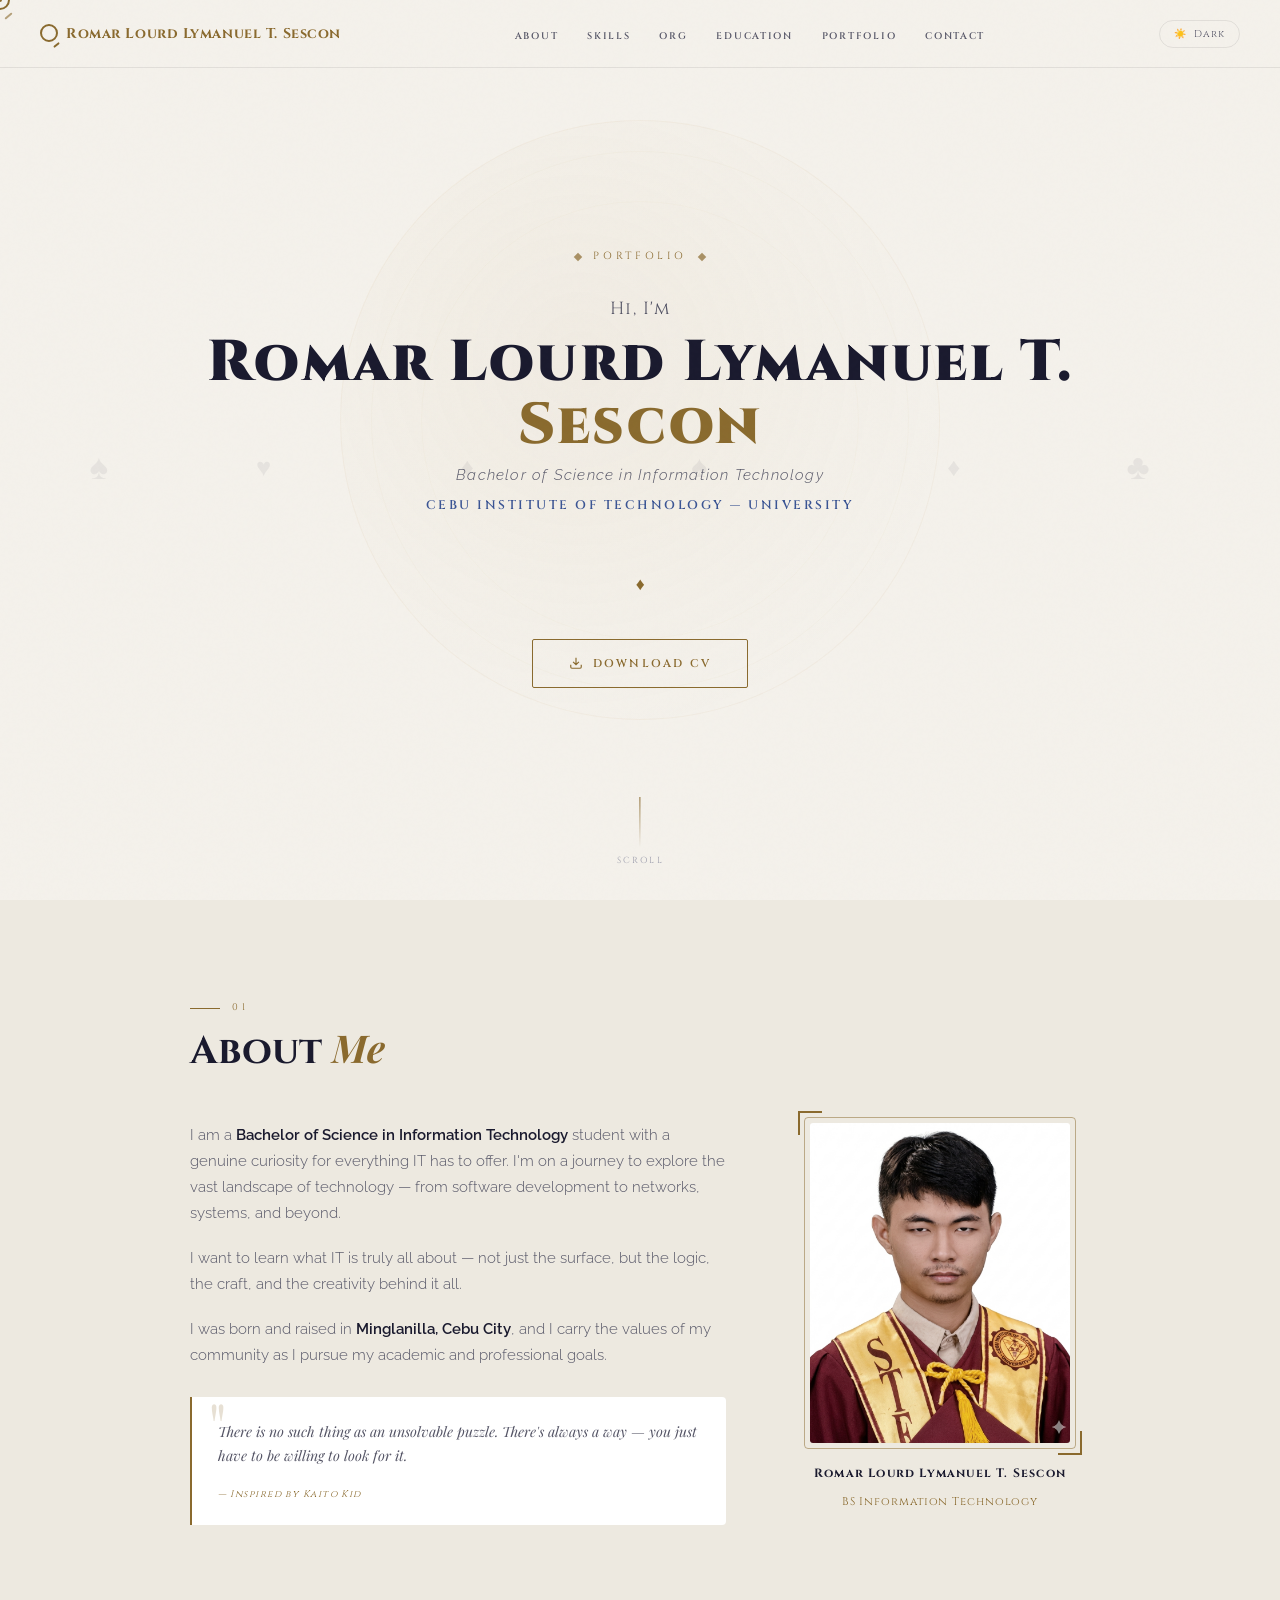
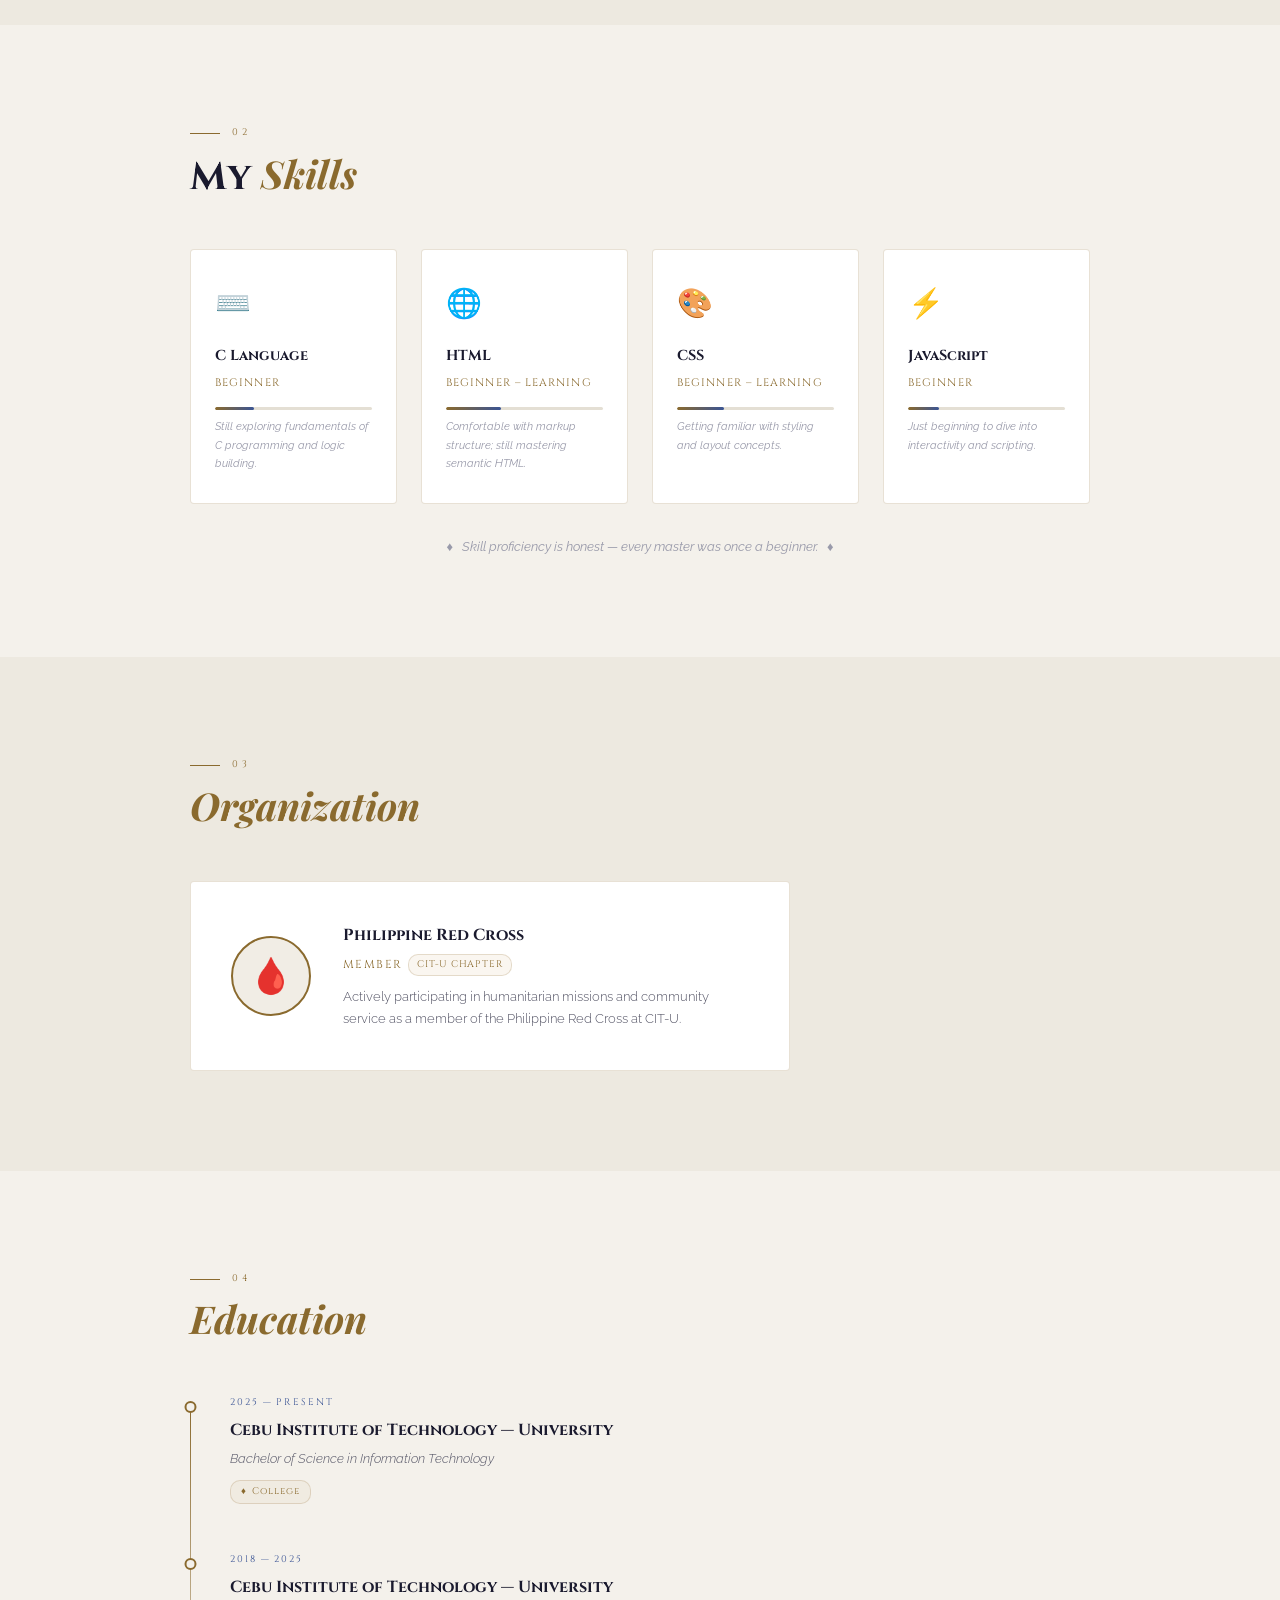
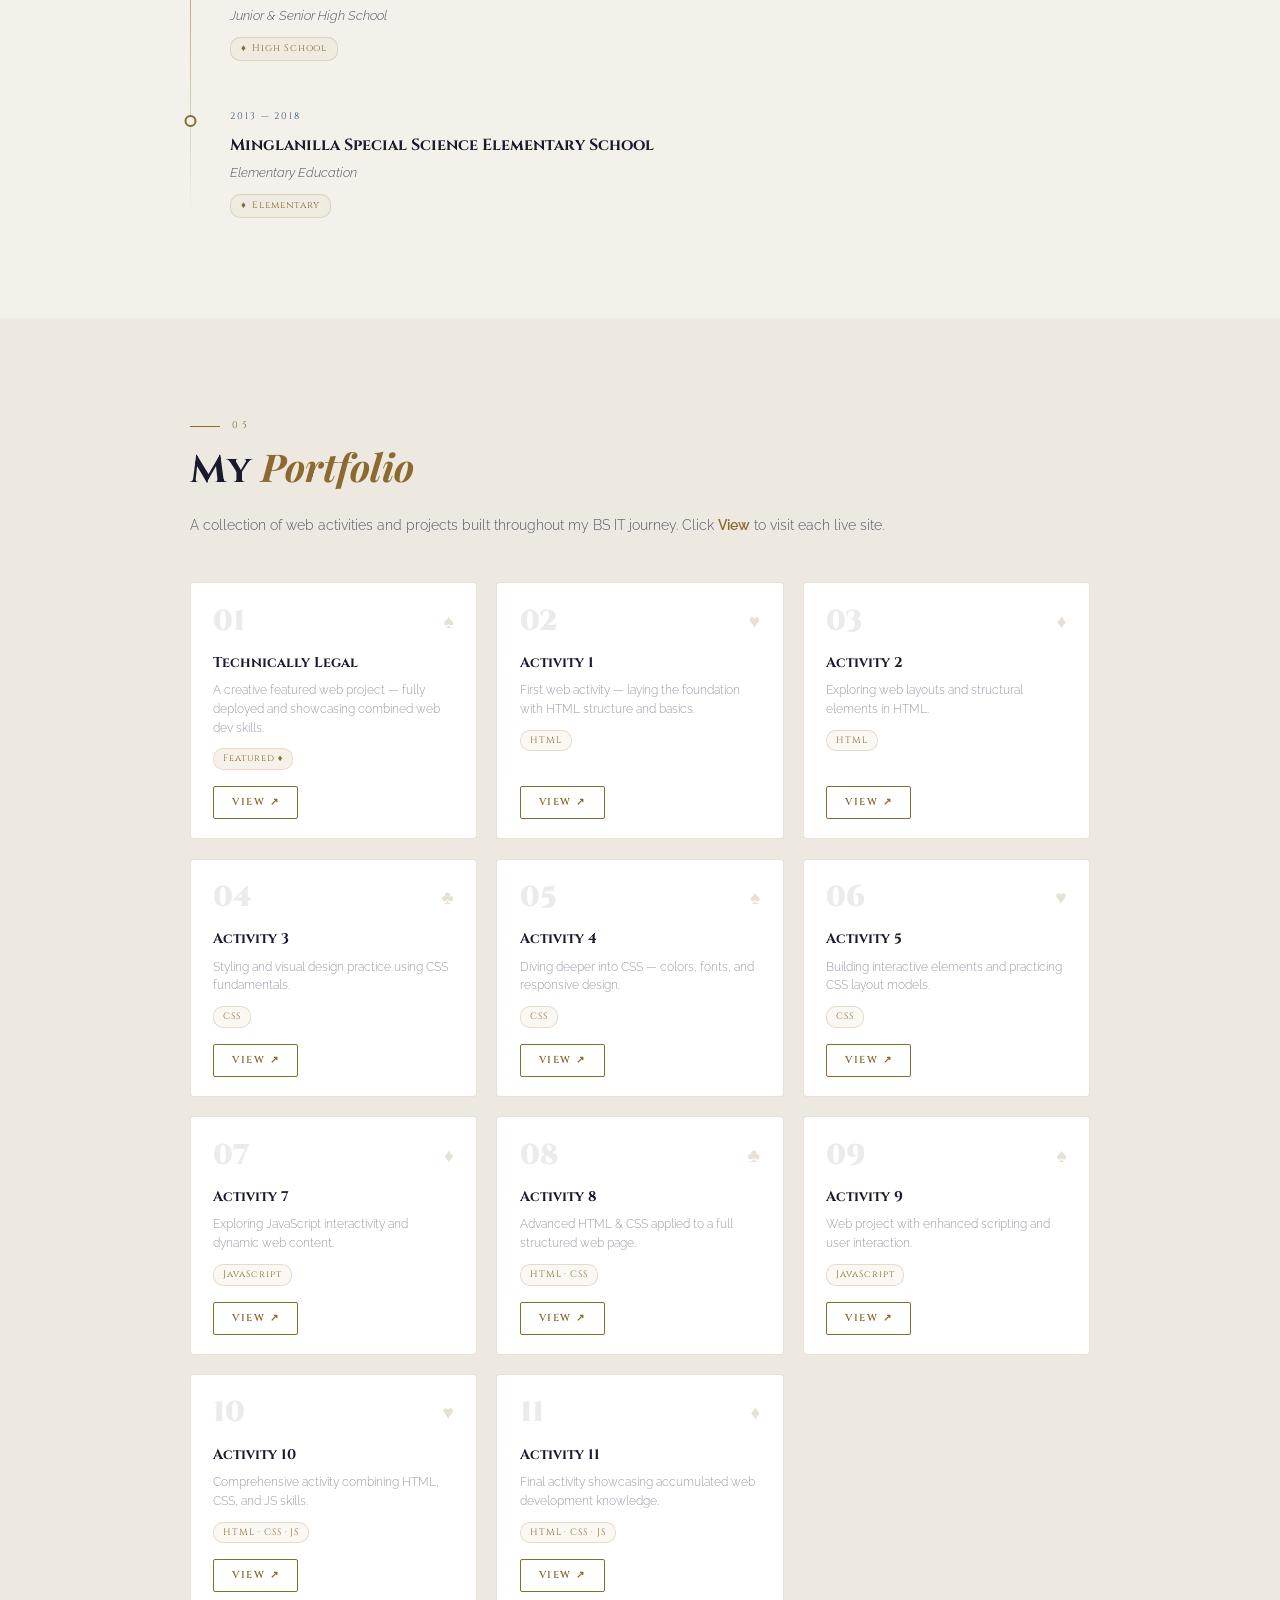
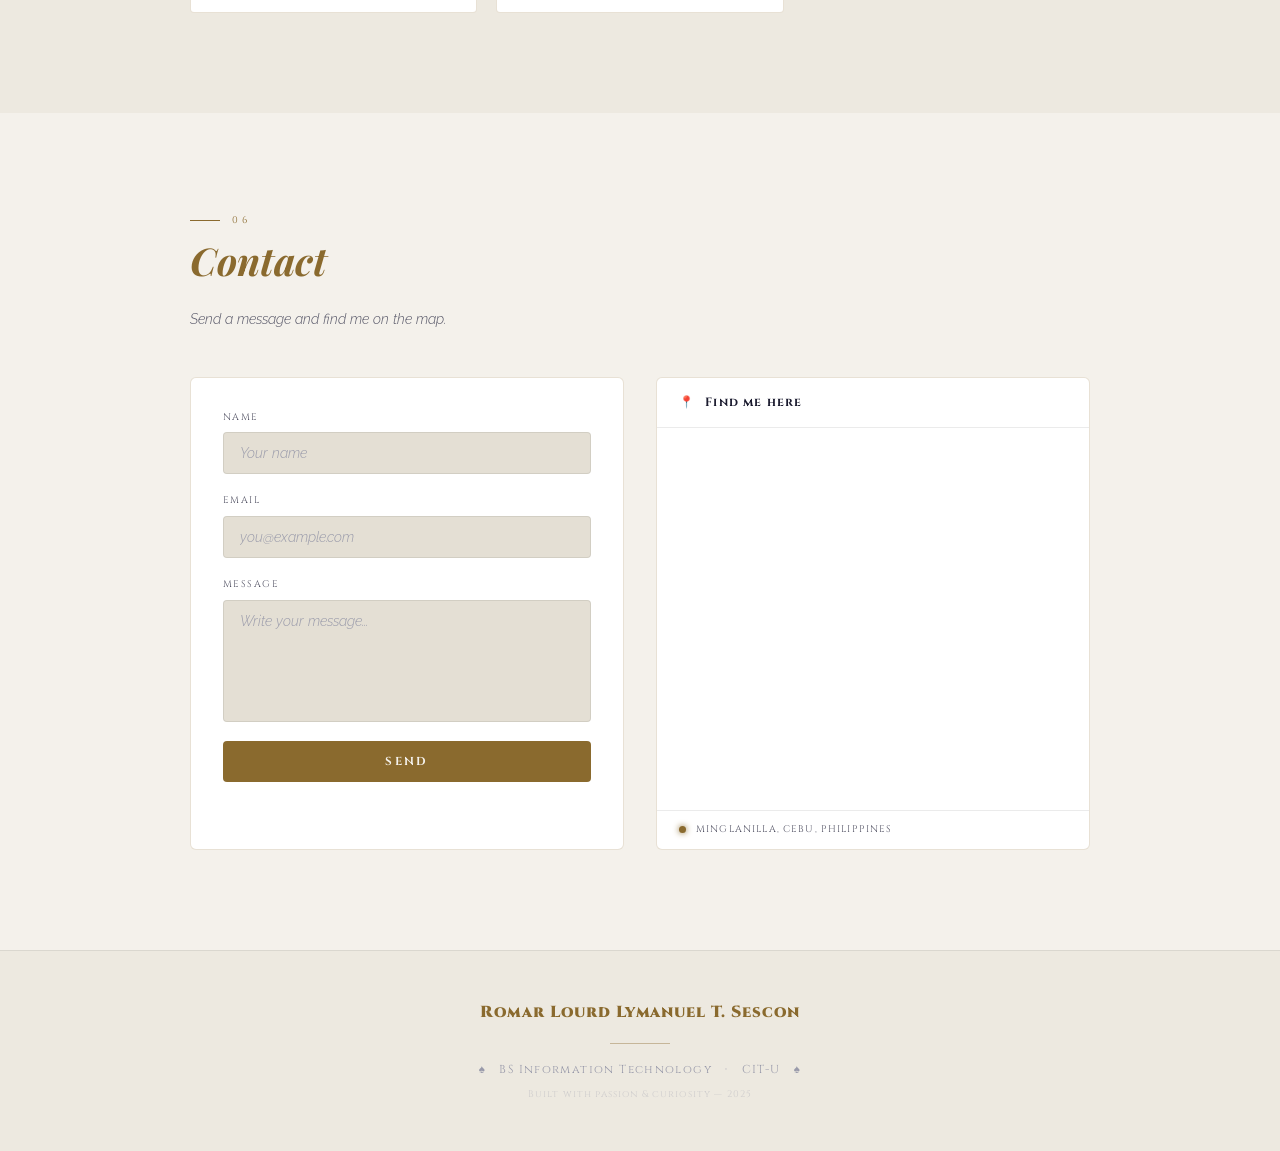
==== index.html @ 6bb3e621 "fix: move files to root directory" ====
<!DOCTYPE html>
<html lang="en" data-theme="dark">
<head>
  <meta charset="UTF-8">
  <meta name="viewport" content="width=device-width, initial-scale=1.0">
  <title>Romar Lourd Lymanuel T. Sescon — Portfolio</title>
  <link rel="preconnect" href="https://fonts.googleapis.com">
  <link href="https://fonts.googleapis.com/css2?family=Cinzel:wght@400;600;700;900&family=Raleway:ital,wght@0,300;0,400;0,500;0,600;1,300&family=Playfair+Display:ital,wght@0,700;1,400&display=swap" rel="stylesheet">
  <link rel="stylesheet" href="style.css">
</head>
<body>

  <div id="cursor"></div>
  <div id="cursor-dot"></div>
  <div id="progress-bar"></div>

  <!-- NAV -->
  <nav>
    <a class="nav-logo" href="#hero">
      <span class="monocle"></span>
      Romar Lourd Lymanuel T. Sescon
    </a>

    <button class="hamburger" id="hamburger" aria-label="Toggle menu">
      <span></span><span></span><span></span>
    </button>

    <ul class="nav-links" id="nav-links">
      <li><a href="#about">About</a></li>
      <li><a href="#skills">Skills</a></li>
      <li><a href="#organization">Org</a></li>
      <li><a href="#education">Education</a></li>
      <li><a href="#portfolio">Portfolio</a></li>
      <li><a href="#contacts">Contact</a></li>
    </ul>

    <button id="theme-toggle">
      <span id="toggle-icon">🌙</span>
      <span id="toggle-label">Light</span>
    </button>
  </nav>

  <!-- HERO -->
  <section id="hero">
    <div class="stars" id="stars"></div>
    <div class="moon-bg"></div>

    <div class="card-float" style="left:7%;font-size:2.2rem;animation-duration:18s;animation-delay:0s;">♠</div>
    <div class="card-float" style="left:20%;font-size:1.6rem;animation-duration:22s;animation-delay:4s;">♥</div>
    <div class="card-float" style="left:74%;font-size:1.6rem;animation-duration:16s;animation-delay:2s;">♦</div>
    <div class="card-float" style="left:88%;font-size:2.2rem;animation-duration:24s;animation-delay:7s;">♣</div>
    <div class="card-float" style="left:54%;font-size:1.9rem;animation-duration:19s;animation-delay:11s;">♠</div>
    <div class="card-float" style="left:36%;font-size:1.6rem;animation-duration:21s;animation-delay:5s;">♦</div>

    <div class="hero-eyebrow"><span class="diamond"></span>Portfolio<span class="diamond"></span></div>
    <p class="hero-greeting">Hi, I'm</p>
    <h1 class="hero-name">
      Romar Lourd Lymanuel T.
      <span class="hero-name-accent">Sescon</span>
    </h1>
    <p class="hero-degree">Bachelor of Science in Information Technology</p>
    <p class="hero-school">Cebu Institute of Technology — University</p>
    <div class="hero-divider"><span class="hero-divider-icon">♦</span></div>
    <a href="resume.pdf" class="btn-cv" target="_blank">
      <svg width="14" height="14" viewBox="0 0 24 24" fill="none" stroke="currentColor" stroke-width="2">
        <path d="M21 15v4a2 2 0 01-2 2H5a2 2 0 01-2-2v-4M7 10l5 5 5-5M12 15V3"/>
      </svg>
      Download CV
    </a>
    <div class="scroll-hint">
      <div class="scroll-line"></div>
      <span class="scroll-text">Scroll</span>
    </div>
  </section>

  <!-- ABOUT -->
  <section id="about">
    <div class="container">
      <div class="section-label">01</div>
      <h2 class="section-title">About <em>Me</em></h2>
      <div class="about-layout">
        <div class="about-text reveal">
          <p>I am a <strong>Bachelor of Science in Information Technology</strong> student with a genuine curiosity for everything IT has to offer. I'm on a journey to explore the vast landscape of technology — from software development to networks, systems, and beyond.</p>
          <p>I want to learn what IT is truly all about — not just the surface, but the logic, the craft, and the creativity behind it all.</p>
          <p>I was born and raised in <strong>Minglanilla, Cebu City</strong>, and I carry the values of my community as I pursue my academic and professional goals.</p>
          <div class="quote-card">
            <p>There is no such thing as an unsolvable puzzle. There's always a way — you just have to be willing to look for it.</p>
            <cite>— Inspired by Kaito Kid</cite>
          </div>
        </div>
        <div class="about-photo-col reveal" style="transition-delay:.15s">
          <div class="photo-frame">
            <img src="face.png" alt="Romar Lourd Lymanuel T. Sescon" class="photo-img">
            <div class="frame-corner-br"></div>
          </div>
          <div class="photo-caption">
            <strong>Romar Lourd Lymanuel T. Sescon</strong>
            <span>BS Information Technology</span>
          </div>
        </div>
      </div>
    </div>
  </section>

  <!-- SKILLS -->
  <section id="skills">
    <div class="container">
      <div class="section-label">02</div>
      <h2 class="section-title">My <em>Skills</em></h2>
      <div class="skills-grid">
        <div class="skill-card reveal">
          <span class="skill-icon">⌨️</span>
          <div class="skill-name">C Language</div>
          <div class="skill-level-label">Beginner</div>
          <div class="skill-bar"><div class="skill-fill" style="--w:25%"></div></div>
          <div class="skill-note">Still exploring fundamentals of C programming and logic building.</div>
        </div>
        <div class="skill-card reveal" style="transition-delay:.1s">
          <span class="skill-icon">🌐</span>
          <div class="skill-name">HTML</div>
          <div class="skill-level-label">Beginner – Learning</div>
          <div class="skill-bar"><div class="skill-fill" style="--w:35%"></div></div>
          <div class="skill-note">Comfortable with markup structure; still mastering semantic HTML.</div>
        </div>
        <div class="skill-card reveal" style="transition-delay:.2s">
          <span class="skill-icon">🎨</span>
          <div class="skill-name">CSS</div>
          <div class="skill-level-label">Beginner – Learning</div>
          <div class="skill-bar"><div class="skill-fill" style="--w:30%"></div></div>
          <div class="skill-note">Getting familiar with styling and layout concepts.</div>
        </div>
        <div class="skill-card reveal" style="transition-delay:.3s">
          <span class="skill-icon">⚡</span>
          <div class="skill-name">JavaScript</div>
          <div class="skill-level-label">Beginner</div>
          <div class="skill-bar"><div class="skill-fill" style="--w:20%"></div></div>
          <div class="skill-note">Just beginning to dive into interactivity and scripting.</div>
        </div>
      </div>
      <p class="skills-disclaimer reveal">♦ &nbsp; Skill proficiency is honest — every master was once a beginner. &nbsp; ♦</p>
    </div>
  </section>

  <!-- ORGANIZATION -->
  <section id="organization">
    <div class="container">
      <div class="section-label">03</div>
      <h2 class="section-title"><em>Organization</em></h2>
      <div class="org-card reveal">
        <div class="org-emblem">🩸</div>
        <div class="org-details">
          <h3>Philippine Red Cross</h3>
          <div class="org-role">
            <span>Member</span>
            <span class="org-badge">CIT-U Chapter</span>
          </div>
          <p>Actively participating in humanitarian missions and community service as a member of the Philippine Red Cross at CIT-U.</p>
        </div>
      </div>
    </div>
  </section>

  <!-- EDUCATION -->
  <section id="education">
    <div class="container">
      <div class="section-label">04</div>
      <h2 class="section-title"><em>Education</em></h2>
      <div class="timeline">
        <div class="timeline-item">
          <div class="timeline-dot"></div>
          <div class="timeline-period">2025 — Present</div>
          <div class="timeline-school">Cebu Institute of Technology — University</div>
          <div class="timeline-degree">Bachelor of Science in Information Technology</div>
          <div class="timeline-badge"><span>♦</span> College</div>
        </div>
        <div class="timeline-item" style="transition-delay:.15s">
          <div class="timeline-dot"></div>
          <div class="timeline-period">2018 — 2025</div>
          <div class="timeline-school">Cebu Institute of Technology — University</div>
          <div class="timeline-degree">Junior &amp; Senior High School</div>
          <div class="timeline-badge"><span>♦</span> High School</div>
        </div>
        <div class="timeline-item" style="transition-delay:.3s">
          <div class="timeline-dot"></div>
          <div class="timeline-period">2013 — 2018</div>
          <div class="timeline-school">Minglanilla Special Science Elementary School</div>
          <div class="timeline-degree">Elementary Education</div>
          <div class="timeline-badge"><span>♦</span> Elementary</div>
        </div>
      </div>
    </div>
  </section>

  <!-- PORTFOLIO -->
  <section id="portfolio">
    <div class="container">
      <div class="section-label">05</div>
      <h2 class="section-title">My <em>Portfolio</em></h2>
      <p class="portfolio-sub reveal">A collection of web activities and projects built throughout my BS IT journey. Click <strong>View</strong> to visit each live site.</p>
      <div class="portfolio-grid">

        <div class="project-card reveal" style="transition-delay:.00s">
          <div class="project-header"><span class="project-num">01</span><span class="project-suit">♠</span></div>
          <div class="project-body">
            <div class="project-title">Technically Legal</div>
            <div class="project-desc">A creative featured web project — fully deployed and showcasing combined web dev skills.</div>
            <span class="project-tag featured-tag">Featured ♦</span>
          </div>
          <a href="https://technicallylegal.vercel.app/" target="_blank" rel="noopener" class="project-btn">View ↗</a>
        </div>

        <div class="project-card reveal" style="transition-delay:.05s">
          <div class="project-header"><span class="project-num">02</span><span class="project-suit">♥</span></div>
          <div class="project-body">
            <div class="project-title">Activity 1</div>
            <div class="project-desc">First web activity — laying the foundation with HTML structure and basics.</div>
            <span class="project-tag">HTML</span>
          </div>
          <a href="https://act1ses.vercel.app/" target="_blank" rel="noopener" class="project-btn">View ↗</a>
        </div>

        <div class="project-card reveal" style="transition-delay:.10s">
          <div class="project-header"><span class="project-num">03</span><span class="project-suit">♦</span></div>
          <div class="project-body">
            <div class="project-title">Activity 2</div>
            <div class="project-desc">Exploring web layouts and structural elements in HTML.</div>
            <span class="project-tag">HTML</span>
          </div>
          <a href="https://act2ses.vercel.app/" target="_blank" rel="noopener" class="project-btn">View ↗</a>
        </div>

        <div class="project-card reveal" style="transition-delay:.15s">
          <div class="project-header"><span class="project-num">04</span><span class="project-suit">♣</span></div>
          <div class="project-body">
            <div class="project-title">Activity 3</div>
            <div class="project-desc">Styling and visual design practice using CSS fundamentals.</div>
            <span class="project-tag">CSS</span>
          </div>
          <a href="https://act3ses.vercel.app/" target="_blank" rel="noopener" class="project-btn">View ↗</a>
        </div>

        <div class="project-card reveal" style="transition-delay:.20s">
          <div class="project-header"><span class="project-num">05</span><span class="project-suit">♠</span></div>
          <div class="project-body">
            <div class="project-title">Activity 4</div>
            <div class="project-desc">Diving deeper into CSS — colors, fonts, and responsive design.</div>
            <span class="project-tag">CSS</span>
          </div>
          <a href="https://act4ses.vercel.app/" target="_blank" rel="noopener" class="project-btn">View ↗</a>
        </div>

        <div class="project-card reveal" style="transition-delay:.25s">
          <div class="project-header"><span class="project-num">06</span><span class="project-suit">♥</span></div>
          <div class="project-body">
            <div class="project-title">Activity 5</div>
            <div class="project-desc">Building interactive elements and practicing CSS layout models.</div>
            <span class="project-tag">CSS</span>
          </div>
          <a href="https://act5sesc.vercel.app/" target="_blank" rel="noopener" class="project-btn">View ↗</a>
        </div>

        <div class="project-card reveal" style="transition-delay:.30s">
          <div class="project-header"><span class="project-num">07</span><span class="project-suit">♦</span></div>
          <div class="project-body">
            <div class="project-title">Activity 7</div>
            <div class="project-desc">Exploring JavaScript interactivity and dynamic web content.</div>
            <span class="project-tag">JavaScript</span>
          </div>
          <a href="https://act7ses.vercel.app/" target="_blank" rel="noopener" class="project-btn">View ↗</a>
        </div>

        <div class="project-card reveal" style="transition-delay:.35s">
          <div class="project-header"><span class="project-num">08</span><span class="project-suit">♣</span></div>
          <div class="project-body">
            <div class="project-title">Activity 8</div>
            <div class="project-desc">Advanced HTML &amp; CSS applied to a full structured web page.</div>
            <span class="project-tag">HTML · CSS</span>
          </div>
          <a href="https://act8ses.vercel.app/" target="_blank" rel="noopener" class="project-btn">View ↗</a>
        </div>

        <div class="project-card reveal" style="transition-delay:.40s">
          <div class="project-header"><span class="project-num">09</span><span class="project-suit">♠</span></div>
          <div class="project-body">
            <div class="project-title">Activity 9</div>
            <div class="project-desc">Web project with enhanced scripting and user interaction.</div>
            <span class="project-tag">JavaScript</span>
          </div>
          <a href="https://act9ses.vercel.app/" target="_blank" rel="noopener" class="project-btn">View ↗</a>
        </div>

        <div class="project-card reveal" style="transition-delay:.45s">
          <div class="project-header"><span class="project-num">10</span><span class="project-suit">♥</span></div>
          <div class="project-body">
            <div class="project-title">Activity 10</div>
            <div class="project-desc">Comprehensive activity combining HTML, CSS, and JS skills.</div>
            <span class="project-tag">HTML · CSS · JS</span>
          </div>
          <a href="https://act10ses.vercel.app/" target="_blank" rel="noopener" class="project-btn">View ↗</a>
        </div>

        <div class="project-card reveal" style="transition-delay:.50s">
          <div class="project-header"><span class="project-num">11</span><span class="project-suit">♦</span></div>
          <div class="project-body">
            <div class="project-title">Activity 11</div>
            <div class="project-desc">Final activity showcasing accumulated web development knowledge.</div>
            <span class="project-tag">HTML · CSS · JS</span>
          </div>
          <a href="https://act11ses-dza6.vercel.app/" target="_blank" rel="noopener" class="project-btn">View ↗</a>
        </div>

      </div>
    </div>
  </section>

  <!-- CONTACTS -->
  <section id="contacts">
    <div class="container">
      <div class="section-label">06</div>
      <h2 class="section-title"><em>Contact</em></h2>
      <p class="contact-intro reveal">Send a message and find me on the map.</p>

      <div class="contact-layout reveal">

        <!-- Form -->
        <div class="contact-form-card">
          <div class="form-group">
            <label for="c-name">Name</label>
            <input type="text" id="c-name" placeholder="Your name">
          </div>
          <div class="form-group">
            <label for="c-email">Email</label>
            <input type="email" id="c-email" placeholder="you@example.com">
          </div>
          <div class="form-group">
            <label for="c-msg">Message</label>
            <textarea id="c-msg" rows="6" placeholder="Write your message..."></textarea>
          </div>
          <button class="btn-send" id="btn-send">Send</button>
          <p class="send-feedback" id="send-feedback"></p>
        </div>

        <!-- Map -->
        <div class="contact-map-card">
          <div class="map-header">
            <span>📍</span>
            <strong>Find me here</strong>
          </div>
          <div class="map-wrapper">
            <iframe
              title="Minglanilla, Cebu"
              src="https://www.google.com/maps/embed?pb=!1m18!1m12!1m3!1d62893.78639045498!2d123.76506!3d10.2425!2m3!1f0!2f0!3f0!3m2!1i1024!2i768!4f13.1!3m3!1m2!1s0x33a999e5b4e42f8f%3A0xb7c3d8b7e4c0a0a1!2sMinglanilla%2C%20Cebu!5e0!3m2!1sen!2sph!4v1700000000000!5m2!1sen!2sph"
              allowfullscreen=""
              loading="lazy"
              referrerpolicy="no-referrer-when-downgrade">
            </iframe>
          </div>
          <div class="map-label">
            <span class="map-dot"></span>
            Minglanilla, Cebu, Philippines
          </div>
        </div>

      </div>
    </div>
  </section>

  <!-- FOOTER -->
  <footer>
    <div class="footer-logo">Romar Lourd Lymanuel T. Sescon</div>
    <div class="footer-divider"></div>
    <p>♠ &nbsp; BS Information Technology &nbsp; · &nbsp; CIT-U &nbsp; ♠</p>
    <p style="margin-top:.5rem;font-size:.6rem;opacity:.35;">Built with passion &amp; curiosity — 2025</p>
  </footer>

  <script src="script.js"></script>
</body>
</html>
---- style.css ----
/* ════════════════════════════════════════
   CSS VARIABLES
════════════════════════════════════════ */
:root {
  --bg: #0a0a10;
  --surface: #10101a;
  --surface2: #16162a;
  --card: #1a1a2e;
  --border: rgba(255,255,255,0.08);
  --text: #e8e8f0;
  --text-muted: #888899;
  --text-dim: #555566;
  --accent: #c8a96e;
  --accent2: #8ba4d4;
  --accent3: #e8d5a3;
  --white: #ffffff;
  --shadow: rgba(0,0,0,0.6);
  --glow: rgba(200,169,110,0.18);
  --card-border: rgba(200,169,110,0.15);
}

[data-theme="light"] {
  --bg: #f4f1eb;
  --surface: #ede9e0;
  --surface2: #e4dfd4;
  --card: #ffffff;
  --border: rgba(0,0,0,0.08);
  --text: #1a1a2e;
  --text-muted: #555566;
  --text-dim: #999aaa;
  --accent: #8a6a2e;
  --accent2: #3a5494;
  --accent3: #6a4e1e;
  --shadow: rgba(0,0,0,0.15);
  --glow: rgba(138,106,46,0.12);
  --card-border: rgba(138,106,46,0.2);
}

/* ════════════════════════════════════════
   RESET & BASE
════════════════════════════════════════ */
*, *::before, *::after { box-sizing: border-box; margin: 0; padding: 0; }
html { scroll-behavior: smooth; }
body {
  background: var(--bg);
  color: var(--text);
  font-family: 'Raleway', sans-serif;
  font-weight: 400;
  line-height: 1.7;
  overflow-x: hidden;
  transition: background 0.4s ease, color 0.4s ease;
  cursor: none;
}
body::before {
  content: '';
  position: fixed; inset: 0;
  background-image: url("data:image/svg+xml,%3Csvg viewBox='0 0 200 200' xmlns='http://www.w3.org/2000/svg'%3E%3Cfilter id='n'%3E%3CfeTurbulence type='fractalNoise' baseFrequency='0.9' numOctaves='4' stitchTiles='stitch'/%3E%3C/filter%3E%3Crect width='100%25' height='100%25' filter='url(%23n)' opacity='0.03'/%3E%3C/svg%3E");
  pointer-events: none;
  z-index: 9998;
  opacity: 0.4;
}

/* ════════════════════════════════════════
   CURSOR
════════════════════════════════════════ */
#cursor {
  position: fixed;
  width: 20px; height: 20px;
  border: 2px solid var(--accent);
  border-radius: 50%;
  pointer-events: none;
  z-index: 9999;
  transform: translate(-50%,-50%);
  transition: width .2s, height .2s, border-color .2s, background .2s;
}
#cursor.hover {
  width: 42px; height: 42px;
  background: var(--glow);
  border-color: var(--accent3);
}
#cursor::after {
  content: '';
  position: absolute;
  bottom: -9px; right: -5px;
  width: 9px; height: 2px;
  background: var(--accent);
  transform: rotate(-40deg);
  border-radius: 2px;
  opacity: 0.6;
}
#cursor-dot {
  position: fixed;
  width: 4px; height: 4px;
  background: var(--accent);
  border-radius: 50%;
  pointer-events: none;
  z-index: 9999;
  transform: translate(-50%,-50%);
}

/* ════════════════════════════════════════
   PROGRESS BAR
════════════════════════════════════════ */
#progress-bar {
  position: fixed;
  top: 0; left: 0;
  height: 2px;
  background: linear-gradient(90deg, var(--accent), var(--accent2));
  z-index: 9997;
  width: 0%;
  transition: width .1s linear;
}

/* ════════════════════════════════════════
   NAVIGATION
════════════════════════════════════════ */
nav {
  position: fixed; top: 0; left: 0; right: 0;
  z-index: 1000;
  display: flex;
  align-items: center;
  justify-content: space-between;
  padding: 0 2.5rem;
  height: 68px;
  background: rgba(10,10,16,0.88);
  backdrop-filter: blur(18px);
  border-bottom: 1px solid var(--border);
  transition: background .4s;
  gap: 1.5rem;
}
[data-theme="light"] nav { background: rgba(244,241,235,0.9); }

.nav-logo {
  font-family: 'Cinzel', serif;
  font-size: clamp(.65rem, 1.1vw, .88rem);
  font-weight: 700;
  color: var(--accent);
  letter-spacing: .04em;
  text-decoration: none;
  display: flex; align-items: center; gap: 8px;
  cursor: none;
  flex-shrink: 1;
  white-space: nowrap;
  overflow: visible;
  min-width: 0;
}
.nav-logo .monocle {
  display: inline-block;
  width: 18px; height: 18px;
  border: 2.5px solid var(--accent);
  border-radius: 50%;
  position: relative;
  flex-shrink: 0;
}
.nav-logo .monocle::after {
  content: '';
  position: absolute;
  bottom: -6px; right: -4px;
  width: 7px; height: 2px;
  background: var(--accent);
  transform: rotate(-40deg);
  border-radius: 2px;
}

.nav-links {
  display: flex; align-items: center; gap: 1.8rem;
  list-style: none;
}
.nav-links a {
  font-family: 'Cinzel', serif;
  font-size: .6rem;
  font-weight: 600;
  letter-spacing: .18em;
  text-transform: uppercase;
  color: var(--text-muted);
  text-decoration: none;
  transition: color .3s;
  position: relative;
  cursor: none;
  white-space: nowrap;
}
.nav-links a::after {
  content: '';
  position: absolute;
  bottom: -4px; left: 0;
  width: 0; height: 1px;
  background: var(--accent);
  transition: width .3s;
}
.nav-links a:hover,
.nav-links a.active { color: var(--accent); }
.nav-links a:hover::after,
.nav-links a.active::after { width: 100%; }

#theme-toggle {
  background: none;
  border: 1.5px solid var(--border);
  border-radius: 20px;
  padding: 6px 14px;
  color: var(--text-muted);
  font-family: 'Cinzel', serif;
  font-size: .62rem;
  letter-spacing: .1em;
  cursor: none;
  transition: all .3s;
  display: flex; align-items: center; gap: 7px;
  flex-shrink: 0;
  white-space: nowrap;
}
#theme-toggle:hover { border-color: var(--accent); color: var(--accent); }

/* Hamburger */
.hamburger {
  display: none;
  flex-direction: column;
  justify-content: center;
  gap: 5px;
  background: none;
  border: none;
  cursor: none;
  padding: 4px;
  z-index: 1100;
}
.hamburger span {
  display: block;
  width: 22px; height: 2px;
  background: var(--accent);
  border-radius: 2px;
  transition: transform .3s, opacity .3s;
}
.hamburger.open span:nth-child(1) { transform: translateY(7px) rotate(45deg); }
.hamburger.open span:nth-child(2) { opacity: 0; }
.hamburger.open span:nth-child(3) { transform: translateY(-7px) rotate(-45deg); }

/* ════════════════════════════════════════
   HERO
════════════════════════════════════════ */
#hero {
  min-height: 100vh;
  display: flex; flex-direction: column;
  align-items: center; justify-content: center;
  position: relative; overflow: hidden;
  padding: 100px 2rem 4rem;
  text-align: center;
}
.moon-bg {
  position: absolute; top: 50%; left: 50%;
  transform: translate(-50%,-55%);
  width: 600px; height: 600px;
  border-radius: 50%;
  background: radial-gradient(circle at 40% 40%,
    rgba(200,169,110,.07) 0%, rgba(200,169,110,.02) 50%, transparent 75%);
  border: 1px solid rgba(200,169,110,.08);
  pointer-events: none;
  animation: moonPulse 6s ease-in-out infinite;
}
.moon-bg::before { content:''; position:absolute; inset:30px; border-radius:50%; border:1px solid rgba(200,169,110,.05); }
.moon-bg::after  { content:''; position:absolute; inset:80px;  border-radius:50%; border:1px solid rgba(200,169,110,.04); }
@keyframes moonPulse {
  0%,100% { opacity:.7; transform:translate(-50%,-55%) scale(1); }
  50%      { opacity:1;  transform:translate(-50%,-55%) scale(1.03); }
}
.card-float {
  position: absolute; opacity:.06;
  animation: cardDrift linear infinite;
  pointer-events: none; font-family: serif;
}
@keyframes cardDrift {
  0%   { transform:translateY(0) rotate(0deg); opacity:0; }
  10%  { opacity:.06; }
  90%  { opacity:.06; }
  100% { transform:translateY(-110vh) rotate(360deg); opacity:0; }
}
.stars { position:absolute; inset:0; pointer-events:none; overflow:hidden; }
.star {
  position:absolute; width:2px; height:2px;
  background:var(--accent); border-radius:50%; opacity:0;
  animation: twinkle ease-in-out infinite;
}
@keyframes twinkle { 0%,100%{opacity:0;} 50%{opacity:.6;} }

.diamond {
  display:inline-block; width:6px; height:6px;
  background:var(--accent); transform:rotate(45deg);
  margin:0 8px; vertical-align:middle; opacity:.7;
}

.hero-eyebrow {
  font-family:'Cinzel',serif; font-size:.65rem; letter-spacing:.35em;
  text-transform:uppercase; color:var(--accent); margin-bottom:1.8rem;
  opacity:0; animation:fadeUp .8s ease .2s forwards;
  display:flex; align-items:center; justify-content:center; gap:4px;
}
.hero-greeting {
  font-family:'Cinzel',serif; font-size:clamp(.9rem,2vw,1.1rem);
  font-weight:400; color:var(--text-muted); margin-bottom:.4rem;
  opacity:0; animation:fadeUp .8s ease .35s forwards; letter-spacing:.08em;
}
.hero-name {
  font-family:'Cinzel',serif; font-size:clamp(1.8rem,5vw,3.6rem);
  font-weight:900; line-height:1.1; letter-spacing:.04em;
  color:var(--white); opacity:0; animation:fadeUp .8s ease .5s forwards; margin-bottom:.3rem;
}
[data-theme="light"] .hero-name { color:var(--text); }
.hero-name-accent { color:var(--accent); display:block; }

.hero-degree {
  font-family:'Raleway',sans-serif; font-size:clamp(.75rem,1.6vw,.95rem);
  font-weight:300; font-style:italic; color:var(--text-muted);
  letter-spacing:.08em; opacity:0; animation:fadeUp .8s ease .65s forwards; margin-bottom:.4rem;
}
.hero-school {
  font-family:'Cinzel',serif; font-size:clamp(.62rem,1.3vw,.78rem);
  font-weight:600; letter-spacing:.2em; text-transform:uppercase;
  color:var(--accent2); opacity:0; animation:fadeUp .8s ease .8s forwards; margin-bottom:2.5rem;
}
.hero-divider {
  display:flex; align-items:center; gap:1rem;
  margin:.8rem 0 2.5rem; opacity:0; animation:fadeUp .8s ease .95s forwards;
}
.hero-divider::before, .hero-divider::after {
  content:''; flex:1; max-width:120px; height:1px;
  background:linear-gradient(90deg,transparent,var(--accent),transparent);
}
.hero-divider-icon { font-size:1.1rem; color:var(--accent); }

.btn-cv {
  display:inline-flex; align-items:center; gap:10px;
  padding:14px 36px; border:1.5px solid var(--accent);
  color:var(--accent); font-family:'Cinzel',serif; font-size:.7rem;
  font-weight:600; letter-spacing:.2em; text-transform:uppercase;
  text-decoration:none; border-radius:2px;
  transition:all .35s; position:relative; overflow:hidden;
  opacity:0; animation:fadeUp .8s ease 1.1s forwards;
  cursor:none; background:transparent;
}
.btn-cv::before {
  content:''; position:absolute; inset:0;
  background:var(--accent); transform:scaleX(0);
  transform-origin:left; transition:transform .35s ease; z-index:-1;
}
.btn-cv:hover { color:var(--bg); }
.btn-cv:hover::before { transform:scaleX(1); }

.scroll-hint {
  position:absolute; bottom:2rem; left:50%;
  transform:translateX(-50%);
  display:flex; flex-direction:column; align-items:center; gap:6px;
  opacity:0; animation:fadeIn 1s ease 2s forwards;
}
.scroll-line {
  width:1px; height:50px;
  background:linear-gradient(180deg,var(--accent),transparent);
  animation:scrollDown 1.5s ease-in-out infinite;
}
@keyframes scrollDown {
  0%   { transform:scaleY(0); transform-origin:top; }
  50%  { transform:scaleY(1); transform-origin:top; }
  51%  { transform-origin:bottom; }
  100% { transform:scaleY(0); transform-origin:bottom; }
}
.scroll-text { font-family:'Cinzel',serif; font-size:.55rem; letter-spacing:.25em; text-transform:uppercase; color:var(--text-dim); }

/* ════════════════════════════════════════
   SHARED SECTION STYLES
════════════════════════════════════════ */
section { padding:100px 0; position:relative; }
.container { max-width:980px; margin:0 auto; padding:0 2.5rem; }

.section-label {
  font-family:'Cinzel',serif; font-size:.6rem; letter-spacing:.4em;
  text-transform:uppercase; color:var(--accent); margin-bottom:.5rem;
  display:flex; align-items:center; gap:12px;
}
.section-label::before { content:''; width:30px; height:1px; background:var(--accent); }

.section-title {
  font-family:'Cinzel',serif; font-size:clamp(1.5rem,3.5vw,2.4rem);
  font-weight:700; color:var(--text); line-height:1.2; margin-bottom:3rem;
}
.section-title em { font-style:italic; color:var(--accent); font-family:'Playfair Display',serif; }

.reveal {
  opacity:0; transform:translateY(28px);
  transition:opacity .8s ease, transform .8s ease;
}
.reveal.in-view { opacity:1; transform:translateY(0); }

/* ════════════════════════════════════════
   ABOUT
════════════════════════════════════════ */
#about { background:var(--surface); }
.about-layout {
  display:grid;
  grid-template-columns:1fr 300px;
  gap:4rem;
  align-items:start;
}
.about-text p { color:var(--text-muted); font-weight:300; margin-bottom:1.2rem; font-size:.95rem; }
.about-text p strong { color:var(--text); font-weight:600; }
.quote-card {
  border-left:2px solid var(--accent); padding:1.4rem 1.6rem;
  background:var(--card); border-radius:0 4px 4px 0;
  margin-top:1.8rem; position:relative;
}
.quote-card::before {
  content:'"'; position:absolute;
  top:-.3rem; left:1rem;
  font-family:'Playfair Display',serif; font-size:4rem;
  color:var(--accent); opacity:.2; line-height:1;
}
.quote-card p { font-family:'Playfair Display',serif; font-style:italic; font-size:.88rem; color:var(--text-muted); line-height:1.7; }
.quote-card cite { display:block; margin-top:.8rem; font-family:'Cinzel',serif; font-size:.6rem; letter-spacing:.15em; color:var(--accent); }
.about-photo-col { display:flex; flex-direction:column; align-items:center; gap:1.2rem; }
.photo-frame { position:relative; width:260px; height:320px; flex-shrink:0; }
.photo-frame::before {
  content:''; position:absolute; inset:-6px;
  border:1.5px solid var(--accent); border-radius:4px; opacity:.5; pointer-events:none;
}
.photo-frame::after {
  content:''; position:absolute;
  top:-12px; left:-12px;
  width:24px; height:24px;
  border-top:2px solid var(--accent);
  border-left:2px solid var(--accent);
  pointer-events:none;
}
.frame-corner-br {
  position:absolute; bottom:-12px; right:-12px;
  width:24px; height:24px;
  border-bottom:2px solid var(--accent);
  border-right:2px solid var(--accent);
  pointer-events:none;
}
.photo-img {
  width:100%; height:100%;
  object-fit:cover; object-position:top center;
  border-radius:3px; display:block;
  filter:grayscale(15%); transition:filter .4s;
}
.photo-img:hover { filter:grayscale(0%); }
.photo-caption { text-align:center; }
.photo-caption strong { display:block; font-family:'Cinzel',serif; font-size:.75rem; letter-spacing:.1em; color:var(--text); margin-bottom:.2rem; }
.photo-caption span { font-size:.7rem; color:var(--accent); font-family:'Cinzel',serif; letter-spacing:.08em; }

/* ════════════════════════════════════════
   SKILLS
════════════════════════════════════════ */
#skills { background:var(--bg); }
.skills-grid { display:grid; grid-template-columns:repeat(auto-fit,minmax(200px,1fr)); gap:1.5rem; }
.skill-card {
  background:var(--card); border:1px solid var(--card-border);
  border-radius:4px; padding:1.8rem 1.5rem;
  position:relative; overflow:hidden;
  transition:border-color .3s, transform .3s;
}
.skill-card:hover { border-color:var(--accent); transform:translateY(-4px); }
.skill-card::before {
  content:''; position:absolute; top:0; left:0; right:0; height:2px;
  background:linear-gradient(90deg,transparent,var(--accent),transparent);
  opacity:0; transition:opacity .3s;
}
.skill-card:hover::before { opacity:1; }
.skill-icon { font-size:1.8rem; margin-bottom:1rem; display:block; }
.skill-name { font-family:'Cinzel',serif; font-size:.9rem; font-weight:700; color:var(--text); margin-bottom:.4rem; }
.skill-level-label { font-size:.68rem; color:var(--accent); font-family:'Cinzel',serif; letter-spacing:.1em; text-transform:uppercase; margin-bottom:.9rem; }
.skill-bar { height:3px; background:var(--surface2); border-radius:2px; overflow:hidden; margin-bottom:.5rem; }
.skill-fill {
  height:100%;
  width: var(--w, 0%);
  background:linear-gradient(90deg,var(--accent),var(--accent2));
  border-radius:2px;
  transform:scaleX(0); transform-origin:left;
  transition:transform 1s ease .3s;
}
.skill-card.in-view .skill-fill { transform:scaleX(1); }
.skill-note { font-size:.68rem; color:var(--text-dim); font-style:italic; }
.skills-disclaimer { margin-top:2rem; font-size:.8rem; color:var(--text-dim); font-style:italic; text-align:center; }

/* ════════════════════════════════════════
   ORGANIZATION
════════════════════════════════════════ */
#organization { background:var(--surface); }
.org-card {
  display:flex; gap:2rem; align-items:center;
  background:var(--card); border:1px solid var(--card-border);
  border-radius:4px; padding:2.5rem; max-width:600px;
  transition:border-color .3s;
}
.org-card:hover { border-color:var(--accent); }
.org-emblem {
  width:80px; height:80px; flex-shrink:0;
  display:flex; align-items:center; justify-content:center;
  border:2px solid var(--accent); border-radius:50%;
  font-size:2.2rem; background:var(--glow);
}
.org-details h3 { font-family:'Cinzel',serif; font-size:1rem; font-weight:700; color:var(--text); margin-bottom:.3rem; }
.org-role {
  font-size:.72rem; color:var(--accent); font-family:'Cinzel',serif;
  letter-spacing:.12em; text-transform:uppercase; margin-bottom:.6rem;
  display:flex; align-items:center; gap:6px;
}
.org-badge {
  display:inline-block; padding:2px 8px;
  background:rgba(200,169,110,.1); border:1px solid var(--card-border);
  border-radius:10px; font-size:.6rem; letter-spacing:.08em;
}
.org-details p { font-size:.82rem; color:var(--text-muted); font-weight:300; }

/* ════════════════════════════════════════
   EDUCATION
════════════════════════════════════════ */
#education { background:var(--bg); }
.timeline { position:relative; padding-left:2.5rem; }
.timeline::before {
  content:''; position:absolute; left:0; top:8px; bottom:0; width:1px;
  background:linear-gradient(180deg,var(--accent),transparent);
}
.timeline-item {
  position:relative; padding-bottom:3rem;
  opacity:0; transform:translateX(-20px);
  transition:opacity .6s ease, transform .6s ease;
}
.timeline-item.in-view { opacity:1; transform:translateX(0); }
.timeline-item:last-child { padding-bottom:0; }
.timeline-dot {
  position:absolute; left:-2.5rem; top:6px;
  width:12px; height:12px;
  border:2px solid var(--accent); border-radius:50%;
  background:var(--bg); transform:translateX(-50%) translateX(.5px);
  transition:background .3s;
}
.timeline-item:hover .timeline-dot { background:var(--accent); }
.timeline-period { font-family:'Cinzel',serif; font-size:.6rem; letter-spacing:.2em; text-transform:uppercase; color:var(--accent2); margin-bottom:.4rem; }
.timeline-school { font-family:'Cinzel',serif; font-size:1rem; font-weight:700; color:var(--text); margin-bottom:.2rem; }
.timeline-degree { font-size:.82rem; color:var(--text-muted); font-weight:300; font-style:italic; }
.timeline-badge {
  display:inline-flex; align-items:center; gap:5px; margin-top:.6rem;
  padding:3px 10px; background:rgba(200,169,110,.08);
  border:1px solid var(--card-border); border-radius:10px;
  font-size:.6rem; font-family:'Cinzel',serif; letter-spacing:.1em; color:var(--accent);
}

/* ════════════════════════════════════════
   PORTFOLIO
════════════════════════════════════════ */
#portfolio { background:var(--surface); }
.portfolio-sub {
  font-size:.9rem; color:var(--text-muted); font-weight:300;
  margin-top:-1.8rem; margin-bottom:2.8rem;
}
.portfolio-sub strong { color:var(--accent); font-weight:600; }
.portfolio-grid {
  display:grid;
  grid-template-columns:repeat(auto-fill, minmax(270px, 1fr));
  gap:1.2rem;
}
.project-card {
  background:var(--card); border:1px solid var(--card-border);
  border-radius:4px; padding:1.4rem 1.4rem 1.2rem;
  display:flex; flex-direction:column; gap:.8rem;
  position:relative; overflow:hidden;
  transition:border-color .3s, transform .3s, box-shadow .3s;
}
.project-card::before {
  content:''; position:absolute; top:0; left:0; right:0; height:2px;
  background:linear-gradient(90deg,transparent,var(--accent),transparent);
  opacity:0; transition:opacity .3s;
}
.project-card:hover { border-color:var(--accent); transform:translateY(-4px); box-shadow:0 12px 32px rgba(200,169,110,.07); }
.project-card:hover::before { opacity:1; }
.project-header { display:flex; align-items:center; justify-content:space-between; }
.project-num {
  font-family:'Cinzel',serif; font-size:1.8rem; font-weight:900;
  color:var(--border); line-height:1; transition:color .3s;
}
.project-card:hover .project-num { color:var(--accent); }
.project-suit { font-family:serif; font-size:1.2rem; color:var(--accent); opacity:.2; transition:opacity .3s; }
.project-card:hover .project-suit { opacity:.6; }
.project-body { flex:1; display:flex; flex-direction:column; gap:.4rem; }
.project-title { font-family:'Cinzel',serif; font-size:.88rem; font-weight:700; color:var(--text); transition:color .3s; }
.project-card:hover .project-title { color:var(--accent); }
.project-desc { font-size:.75rem; color:var(--text-dim); font-weight:300; line-height:1.55; }
.project-tag {
  display:inline-block; margin-top:.3rem; padding:2px 9px;
  background:rgba(200,169,110,.08); border:1px solid var(--card-border);
  border-radius:10px; font-size:.58rem; font-family:'Cinzel',serif;
  letter-spacing:.1em; color:var(--accent); width:fit-content;
}
.featured-tag { background:rgba(200,169,110,.15); border-color:rgba(200,169,110,.3); }
.project-btn {
  display:inline-flex; align-items:center; gap:6px; align-self:flex-start;
  padding:7px 18px; border:1.5px solid var(--accent);
  color:var(--accent); font-family:'Cinzel',serif; font-size:.63rem;
  font-weight:600; letter-spacing:.15em; text-transform:uppercase;
  text-decoration:none; border-radius:2px; transition:all .3s;
  position:relative; overflow:hidden; cursor:none; background:transparent; margin-top:.2rem;
}
.project-btn::before {
  content:''; position:absolute; inset:0;
  background:var(--accent); transform:scaleX(0);
  transform-origin:left; transition:transform .3s ease; z-index:-1;
}
.project-btn:hover { color:var(--bg); }
.project-btn:hover::before { transform:scaleX(1); }

/* ════════════════════════════════════════
   CONTACTS
════════════════════════════════════════ */
#contacts { background:var(--bg); }

.contact-intro {
  font-size:.9rem; color:var(--text-muted); font-weight:300;
  font-style:italic; margin-top:-1.8rem; margin-bottom:2.8rem;
}

.contact-layout {
  display:grid;
  grid-template-columns:1fr 1fr;
  gap:2rem;
  align-items:stretch;
}

/* Form */
.contact-form-card {
  background:var(--card);
  border:1px solid var(--card-border);
  border-radius:6px;
  padding:2rem;
  display:flex;
  flex-direction:column;
  gap:1.2rem;
}
.form-group { display:flex; flex-direction:column; gap:.4rem; }
.form-group label {
  font-family:'Cinzel',serif; font-size:.6rem;
  letter-spacing:.15em; text-transform:uppercase; color:var(--text-muted);
}
.form-group input,
.form-group textarea {
  background:var(--surface2);
  border:1px solid var(--border);
  border-radius:4px;
  padding:.75rem 1rem;
  color:var(--text);
  font-family:'Raleway',sans-serif;
  font-size:.85rem;
  font-weight:300;
  outline:none;
  transition:border-color .3s, background .3s;
  resize:none;
  cursor:text;
}
.form-group input::placeholder,
.form-group textarea::placeholder { color:var(--text-dim); font-style:italic; }
.form-group input:focus,
.form-group textarea:focus { border-color:var(--accent); background:var(--surface); }
.btn-send {
  width:100%; padding:13px;
  background:var(--accent); color:var(--bg);
  border:none; border-radius:4px;
  font-family:'Cinzel',serif; font-size:.72rem;
  font-weight:700; letter-spacing:.2em; text-transform:uppercase;
  cursor:none; transition:background .3s, transform .2s;
}
.btn-send:hover { background:var(--accent3); transform:translateY(-2px); }
.btn-send:active { transform:translateY(0); }
.send-feedback {
  font-family:'Cinzel',serif; font-size:.65rem;
  letter-spacing:.08em; min-height:1rem; text-align:center;
}
.send-feedback.success { color:#6dbf8a; }
.send-feedback.error   { color:#e07070; }

/* Map */
.contact-map-card {
  background:var(--card);
  border:1px solid var(--card-border);
  border-radius:6px;
  overflow:hidden;
  display:flex;
  flex-direction:column;
  min-height:420px;
}
.map-header {
  padding:.9rem 1.4rem;
  display:flex; align-items:center; gap:.6rem;
  border-bottom:1px solid var(--border);
  font-family:'Cinzel',serif; font-size:.75rem;
  font-weight:700; letter-spacing:.1em; color:var(--text);
}
.map-wrapper { flex:1; min-height:320px; }
.map-wrapper iframe {
  width:100%; height:100%; min-height:320px;
  display:block; border:0;
  filter:grayscale(20%) contrast(1.05);
  transition:filter .3s;
}
.map-wrapper:hover iframe { filter:grayscale(0%) contrast(1); }
.map-label {
  padding:.7rem 1.4rem;
  border-top:1px solid var(--border);
  display:flex; align-items:center; gap:.6rem;
  font-family:'Cinzel',serif; font-size:.6rem;
  letter-spacing:.12em; color:var(--text-muted); text-transform:uppercase;
}
.map-dot {
  width:7px; height:7px;
  background:var(--accent); border-radius:50%; flex-shrink:0;
  box-shadow:0 0 6px var(--accent);
}

/* ════════════════════════════════════════
   FOOTER
════════════════════════════════════════ */
footer {
  background:var(--surface); border-top:1px solid var(--border);
  padding:3rem 0; text-align:center;
}
.footer-logo { font-family:'Cinzel',serif; font-size:1rem; font-weight:900; color:var(--accent); letter-spacing:.06em; margin-bottom:.8rem; }
.footer-divider { width:60px; height:1px; background:var(--accent); margin:1rem auto; opacity:.4; }
footer p { font-size:.72rem; color:var(--text-dim); font-family:'Cinzel',serif; letter-spacing:.12em; }

/* ════════════════════════════════════════
   KEYFRAMES
════════════════════════════════════════ */
@keyframes fadeUp { from{opacity:0;transform:translateY(20px);} to{opacity:1;transform:translateY(0);} }
@keyframes fadeIn { from{opacity:0;} to{opacity:1;} }

/* ════════════════════════════════════════
   RESPONSIVE — TABLET ≤ 900px
════════════════════════════════════════ */
@media (max-width:900px) {
  nav { padding:0 1.5rem; gap:1rem; }

  .hamburger { display:flex; }

  .nav-links {
    position:fixed;
    top:68px; left:0; right:0;
    flex-direction:column; align-items:flex-start; gap:0;
    background:rgba(10,10,16,0.97);
    backdrop-filter:blur(20px);
    border-bottom:1px solid var(--border);
    padding:.5rem 0;
    transform:translateY(-110%); opacity:0; pointer-events:none;
    transition:transform .35s ease, opacity .35s ease;
    z-index:999; list-style:none;
  }
  [data-theme="light"] .nav-links { background:rgba(244,241,235,0.97); }
  .nav-links.open { transform:translateY(0); opacity:1; pointer-events:all; }
  .nav-links li { width:100%; }
  .nav-links a { display:block; padding:.9rem 2rem; font-size:.75rem; border-bottom:1px solid var(--border); }
  .nav-links a::after { display:none; }

  .about-layout { grid-template-columns:1fr; gap:3rem; }
  .about-photo-col { flex-direction:row; align-items:flex-start; gap:2rem; }
  .photo-frame { width:180px; height:220px; }

  .portfolio-grid { grid-template-columns:repeat(auto-fill, minmax(220px,1fr)); }

  .contact-layout { grid-template-columns:1fr; }
  .contact-map-card { min-height:360px; }
}

/* ════════════════════════════════════════
   RESPONSIVE — MOBILE ≤ 600px
════════════════════════════════════════ */
@media (max-width:600px) {
  section { padding:70px 0; }
  .container { padding:0 1.2rem; }

  #hero { padding:90px 1.2rem 3rem; }
  .moon-bg { width:280px; height:280px; }
  .hero-name { font-size:clamp(1.5rem,7.5vw,2.2rem); }

  .about-photo-col { flex-direction:column; align-items:center; }
  .photo-frame { width:200px; height:250px; }

  .org-card { flex-direction:column; align-items:flex-start; gap:1.2rem; padding:1.6rem; }

  .portfolio-grid { grid-template-columns:1fr; }
  .skills-grid { grid-template-columns:1fr 1fr; }

  .contact-layout { grid-template-columns:1fr; }
  .contact-form-card { padding:1.5rem 1.2rem; }
}

/* ════════════════════════════════════════
   RESPONSIVE — SMALL ≤ 380px
════════════════════════════════════════ */
@media (max-width:480px) {
  .nav-logo { font-size:.6rem; letter-spacing:.02em; }
  #theme-toggle { display:none; }
}

@media (max-width:380px) {
  nav { padding:0 .8rem; }
  .nav-logo { font-size:.55rem; }
  .skills-grid { grid-template-columns:1fr; }
  .btn-cv { padding:11px 20px; font-size:.62rem; }
}
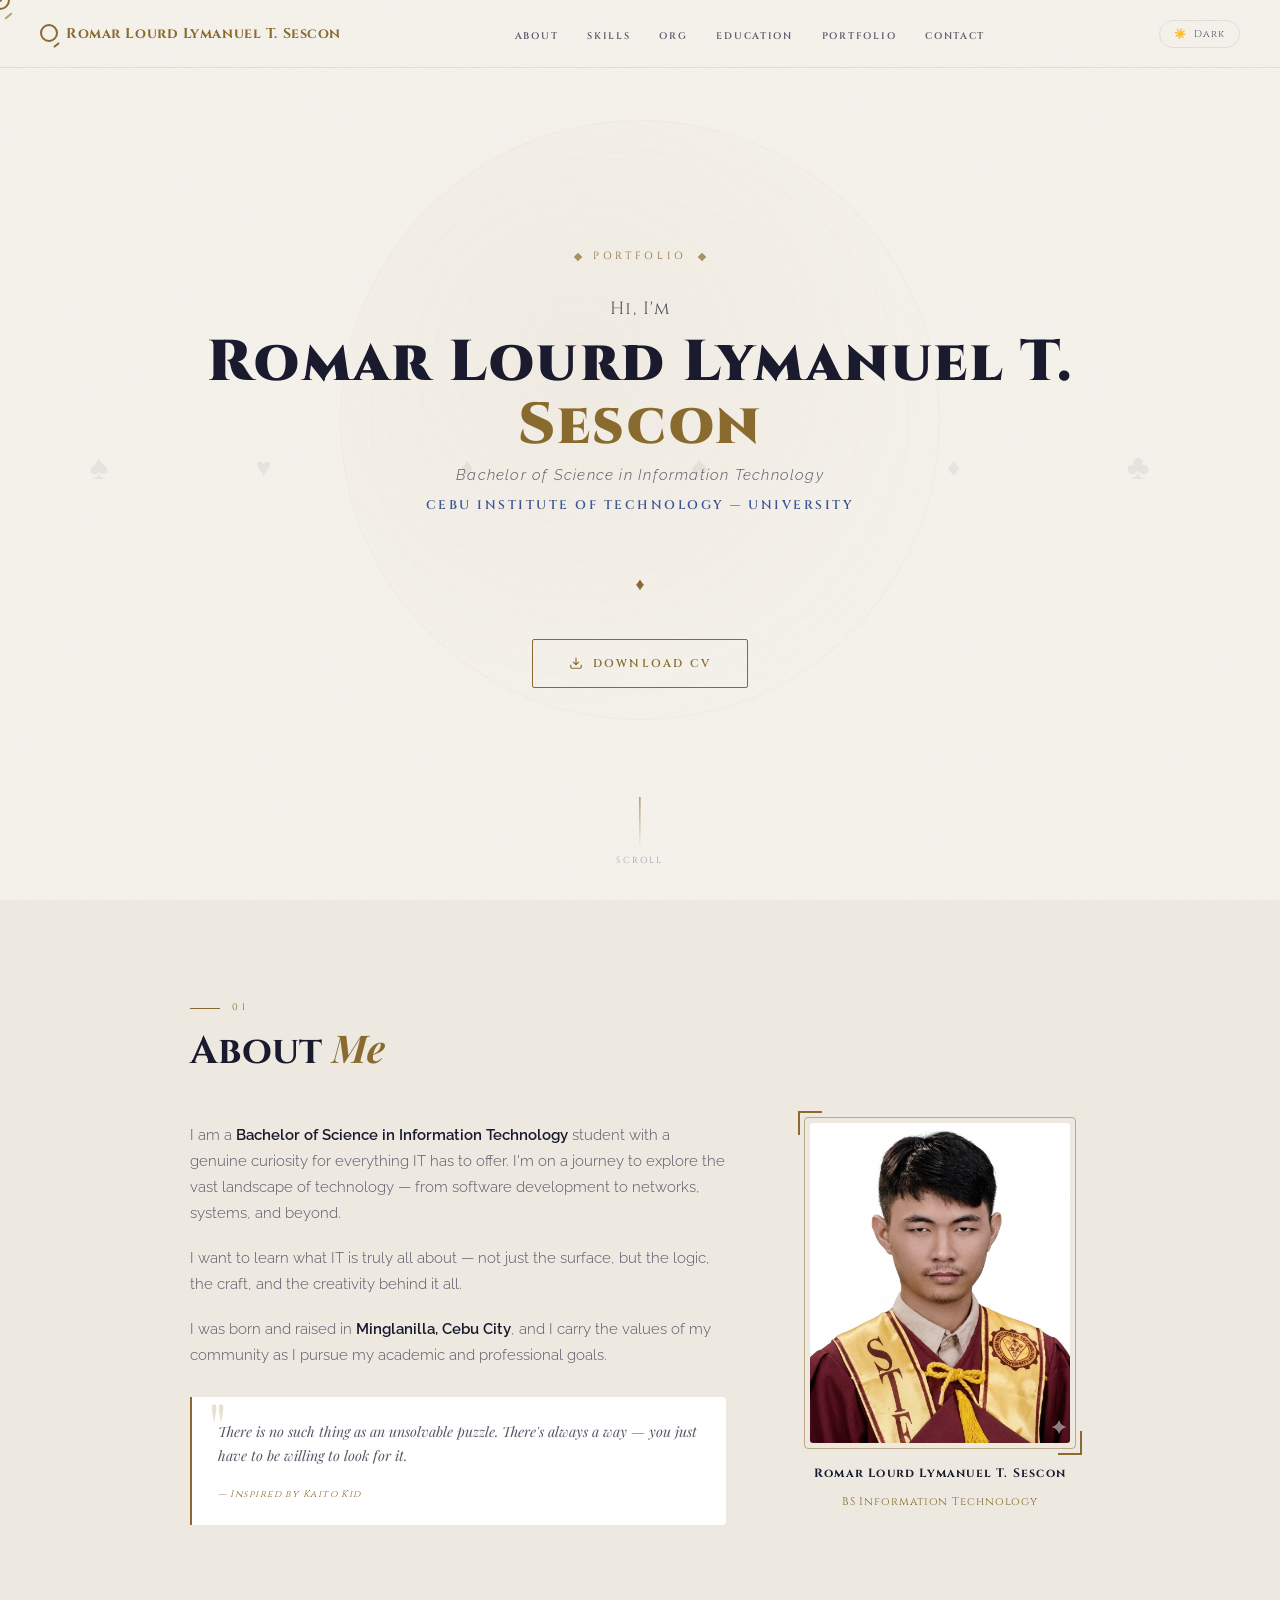
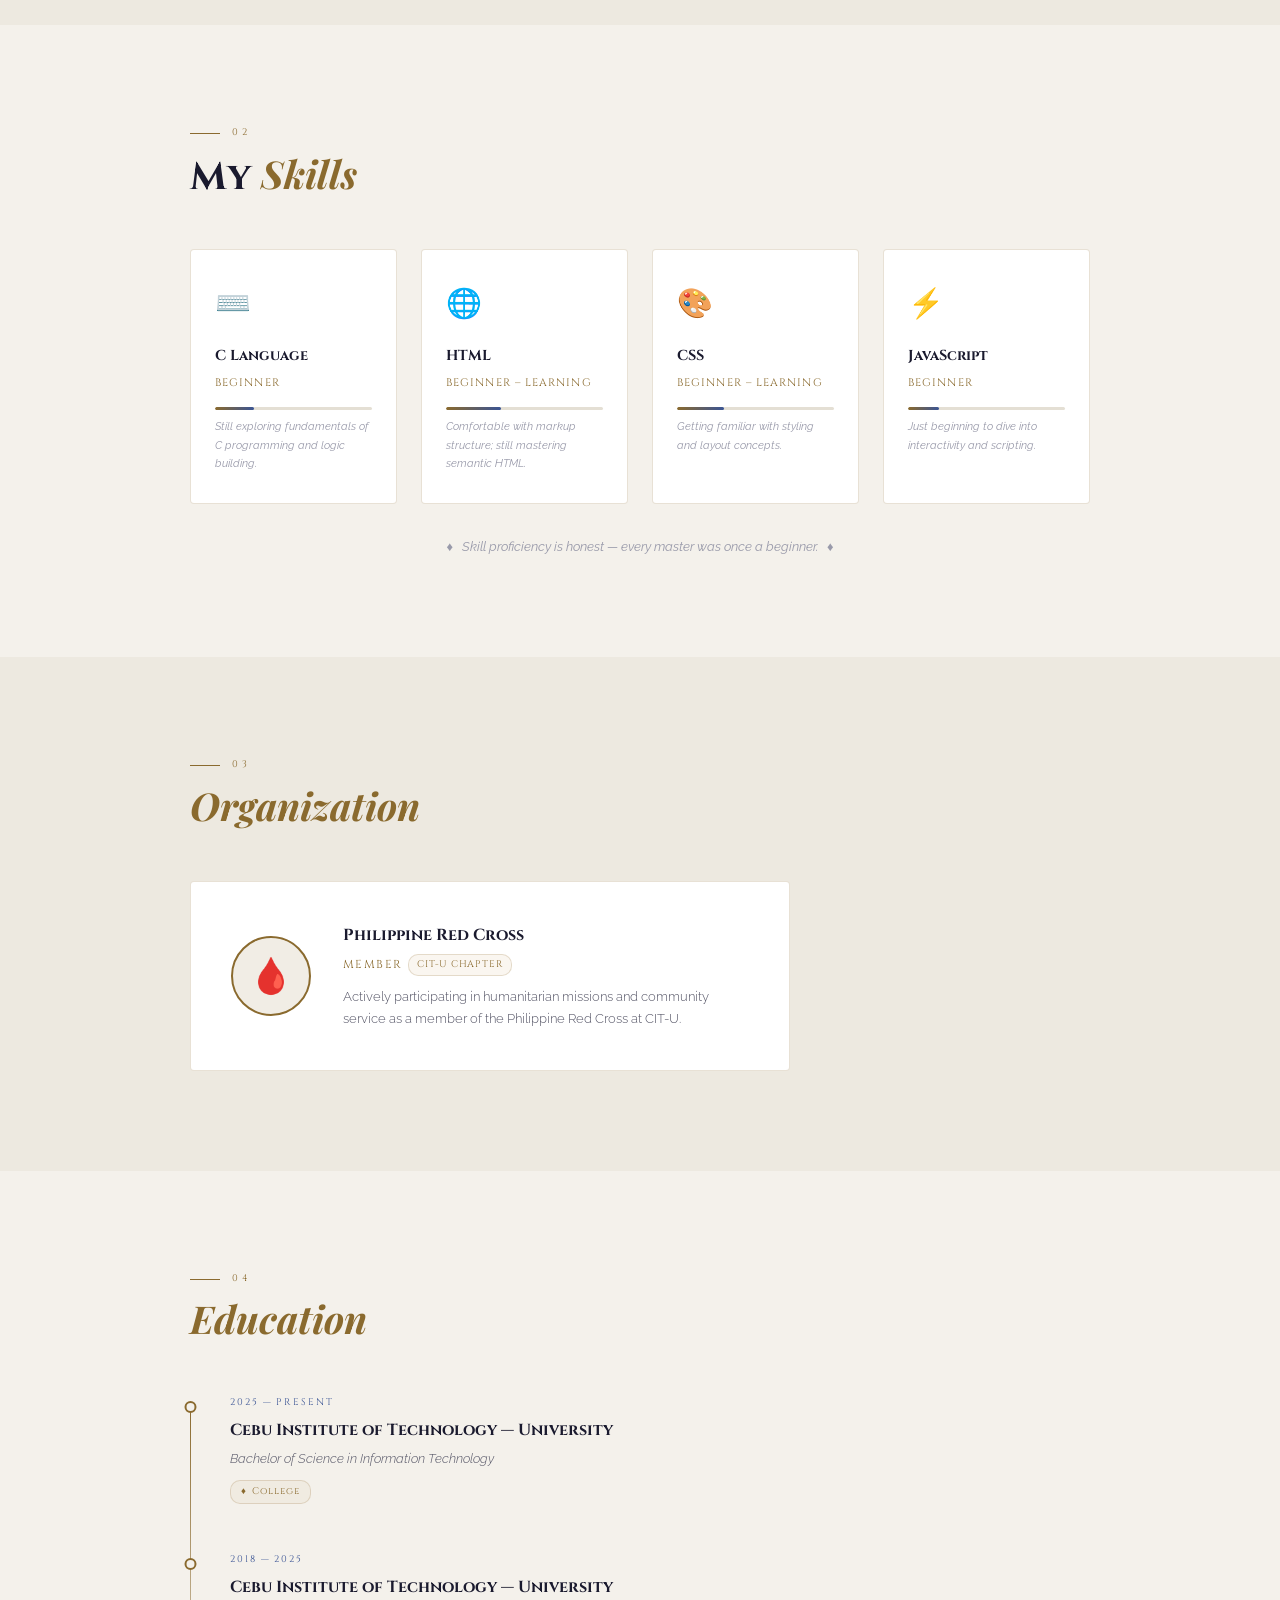
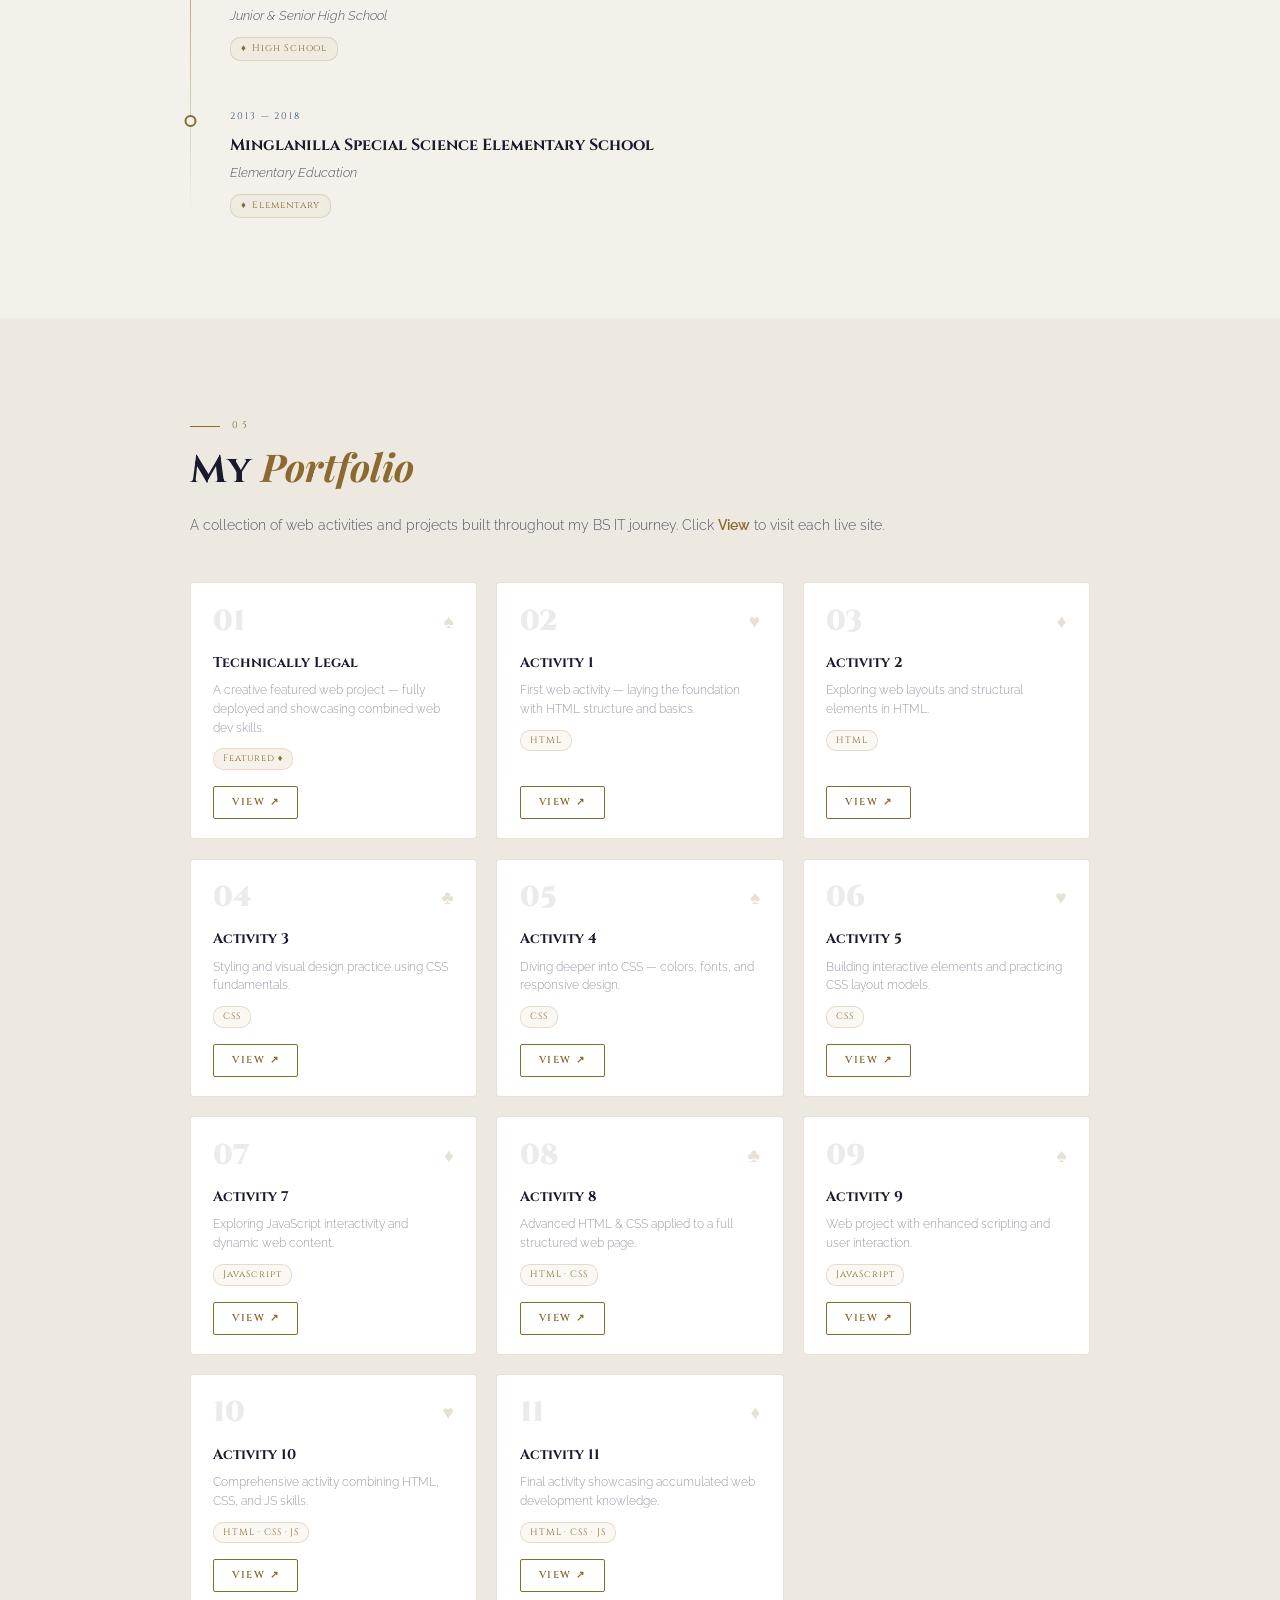
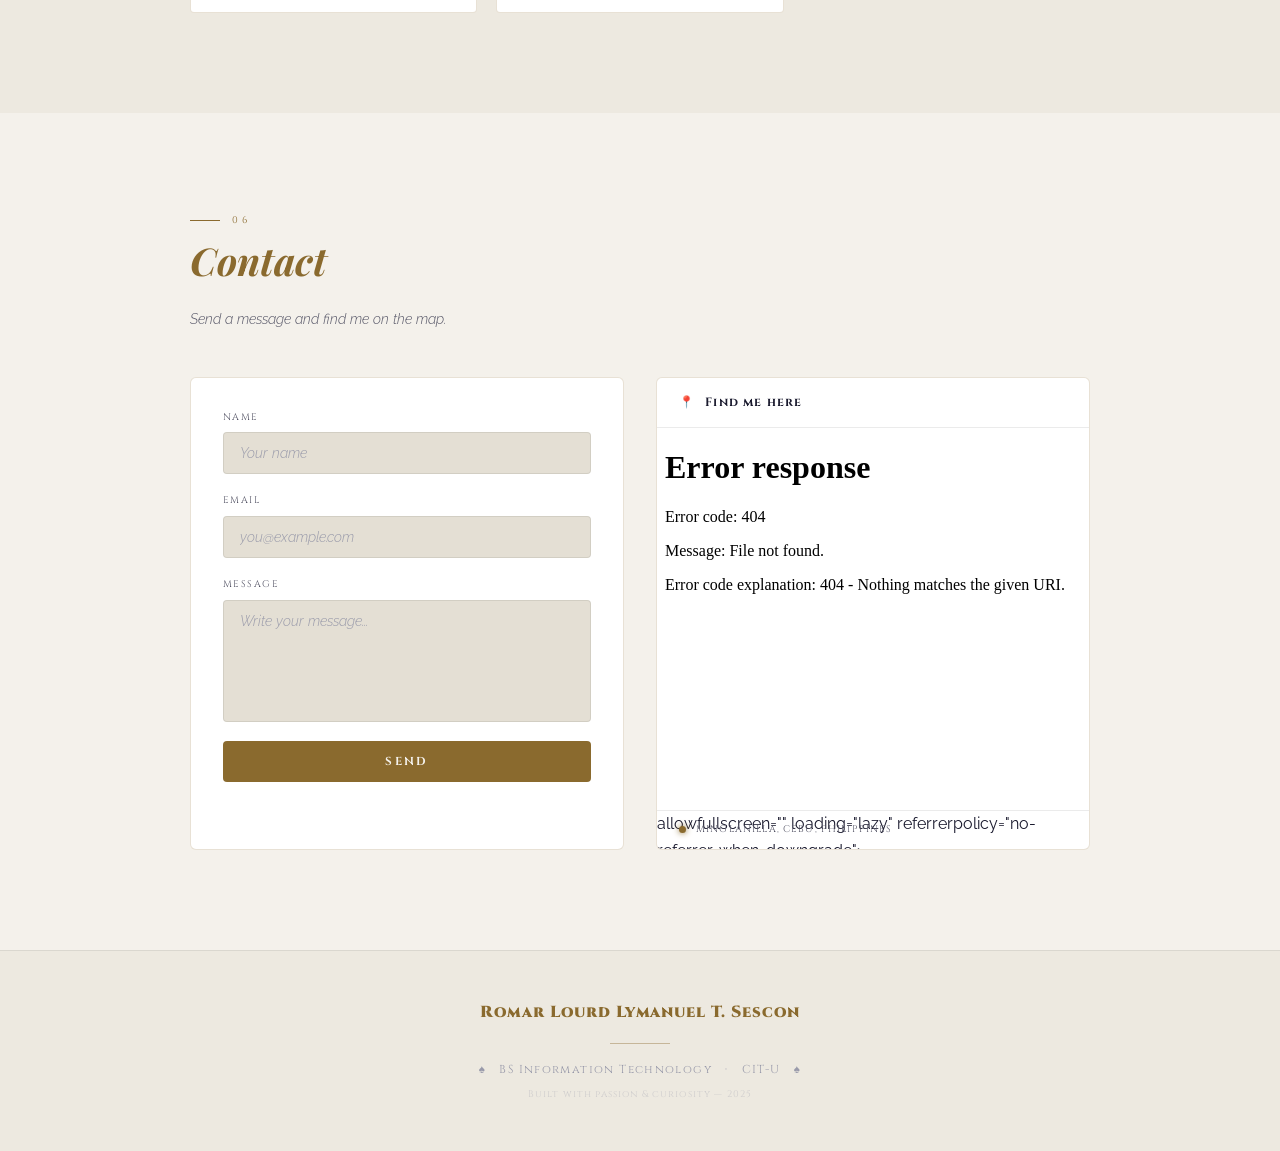
==== commit e2eb3ed6: "Update Google Maps iframe source URL" ====
--- a/index.html
+++ b/index.html
@@ -349,7 +349,7 @@
           <div class="map-wrapper">
             <iframe
               title="Minglanilla, Cebu"
-              src="https://www.google.com/maps/embed?pb=!1m18!1m12!1m3!1d62893.78639045498!2d123.76506!3d10.2425!2m3!1f0!2f0!3f0!3m2!1i1024!2i768!4f13.1!3m3!1m2!1s0x33a999e5b4e42f8f%3A0xb7c3d8b7e4c0a0a1!2sMinglanilla%2C%20Cebu!5e0!3m2!1sen!2sph!4v1700000000000!5m2!1sen!2sph"
+              src=<iframe src="https://www.google.com/maps/embed?pb=!1m14!1m12!1m3!1d7852.435236910236!2d123.80996952919828!3d10.244025075879216!2m3!1f0!2f0!3f0!3m2!1i1024!2i768!4f13.1!5e0!3m2!1sen!2sph!4v1778826698416!5m2!1sen!2sph" width="600" height="450" style="border:0;" allowfullscreen="" loading="lazy" referrerpolicy="no-referrer-when-downgrade"></iframe>
               allowfullscreen=""
               loading="lazy"
               referrerpolicy="no-referrer-when-downgrade">
@@ -375,4 +375,4 @@
 
   <script src="script.js"></script>
 </body>
-</html>+</html>
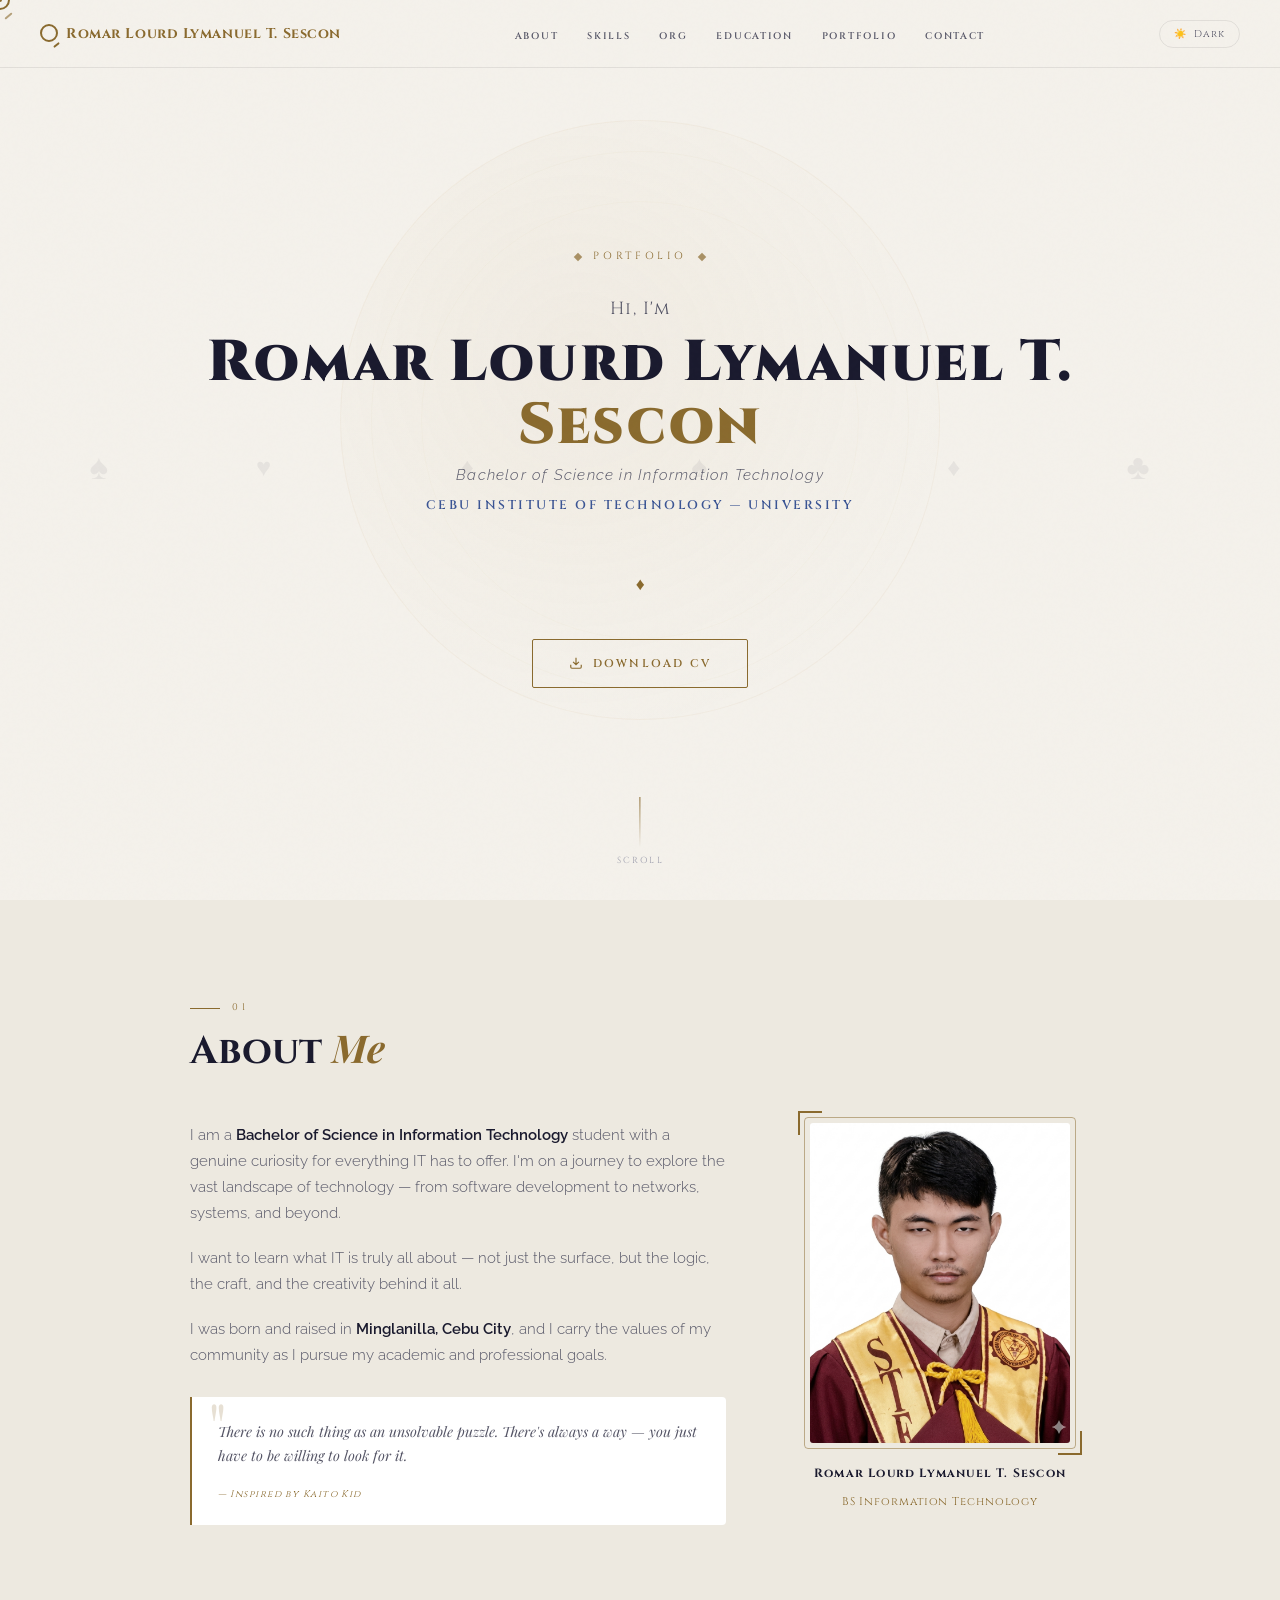
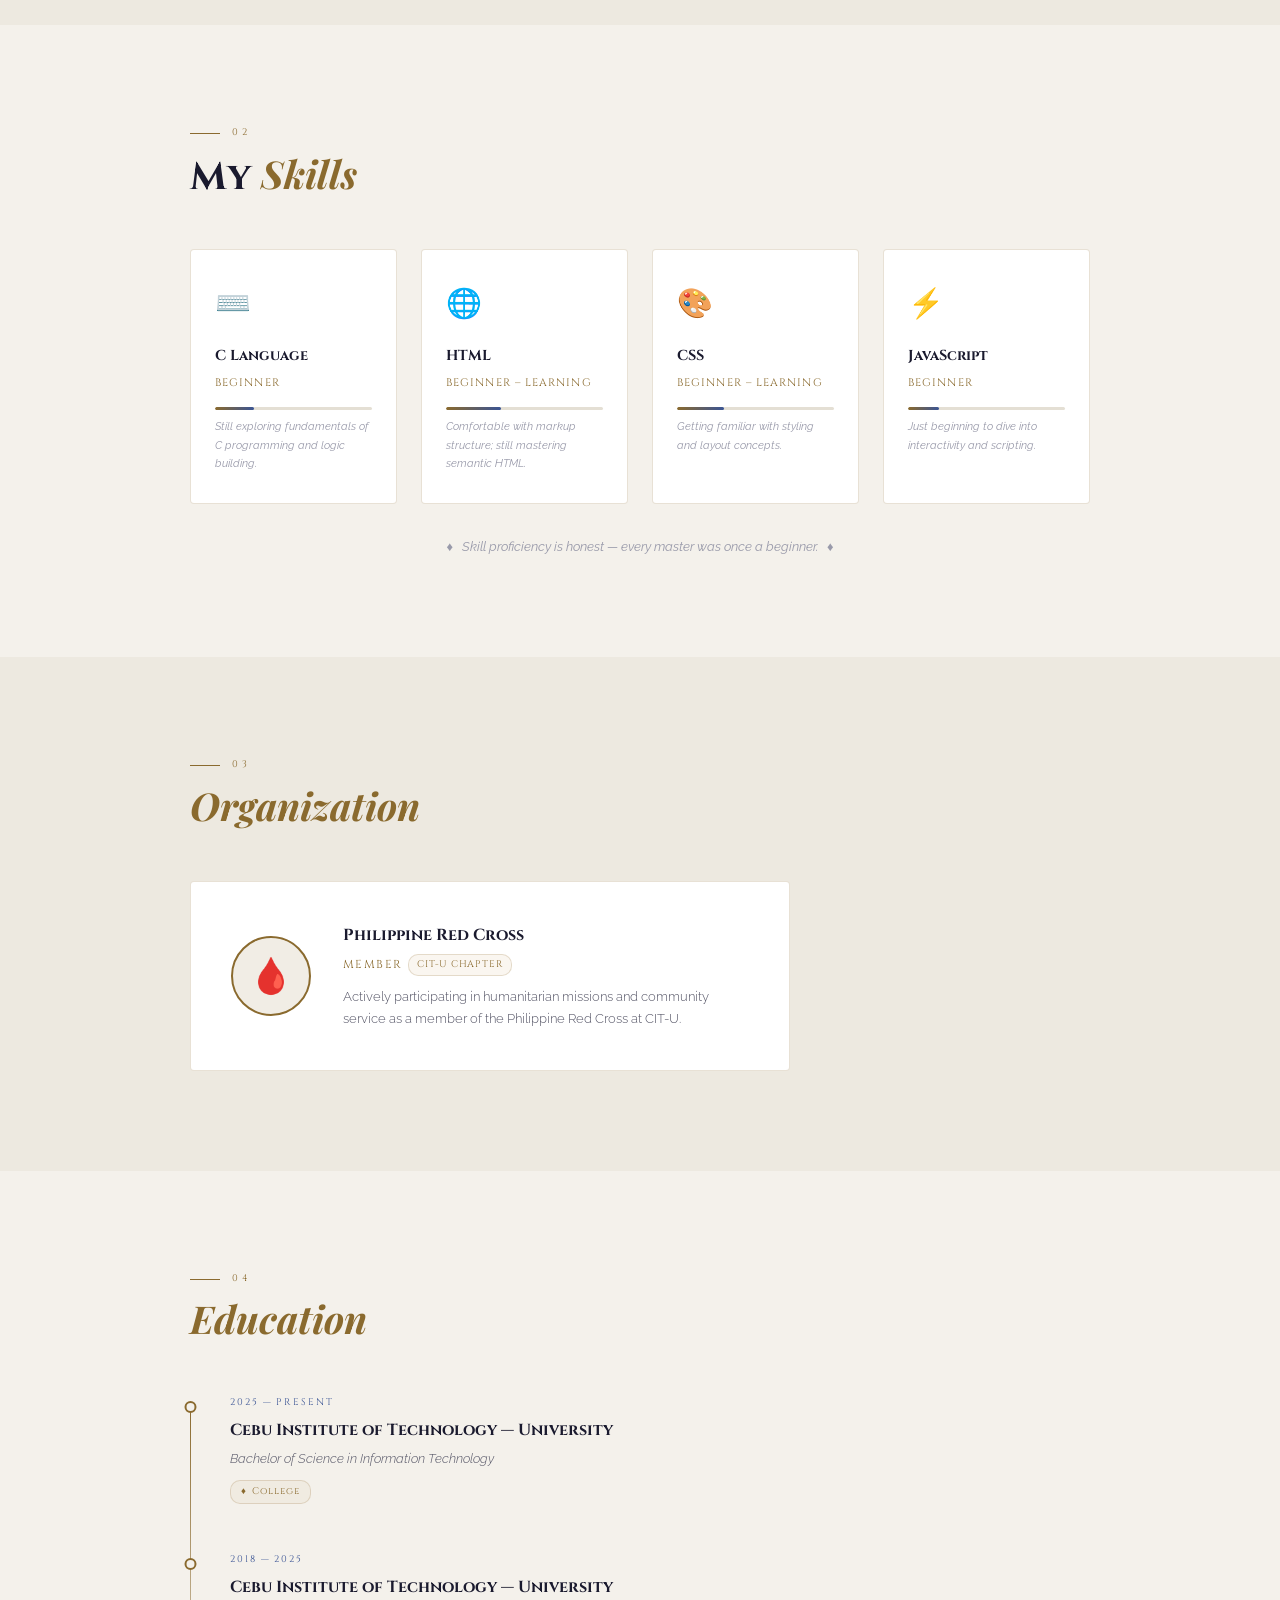
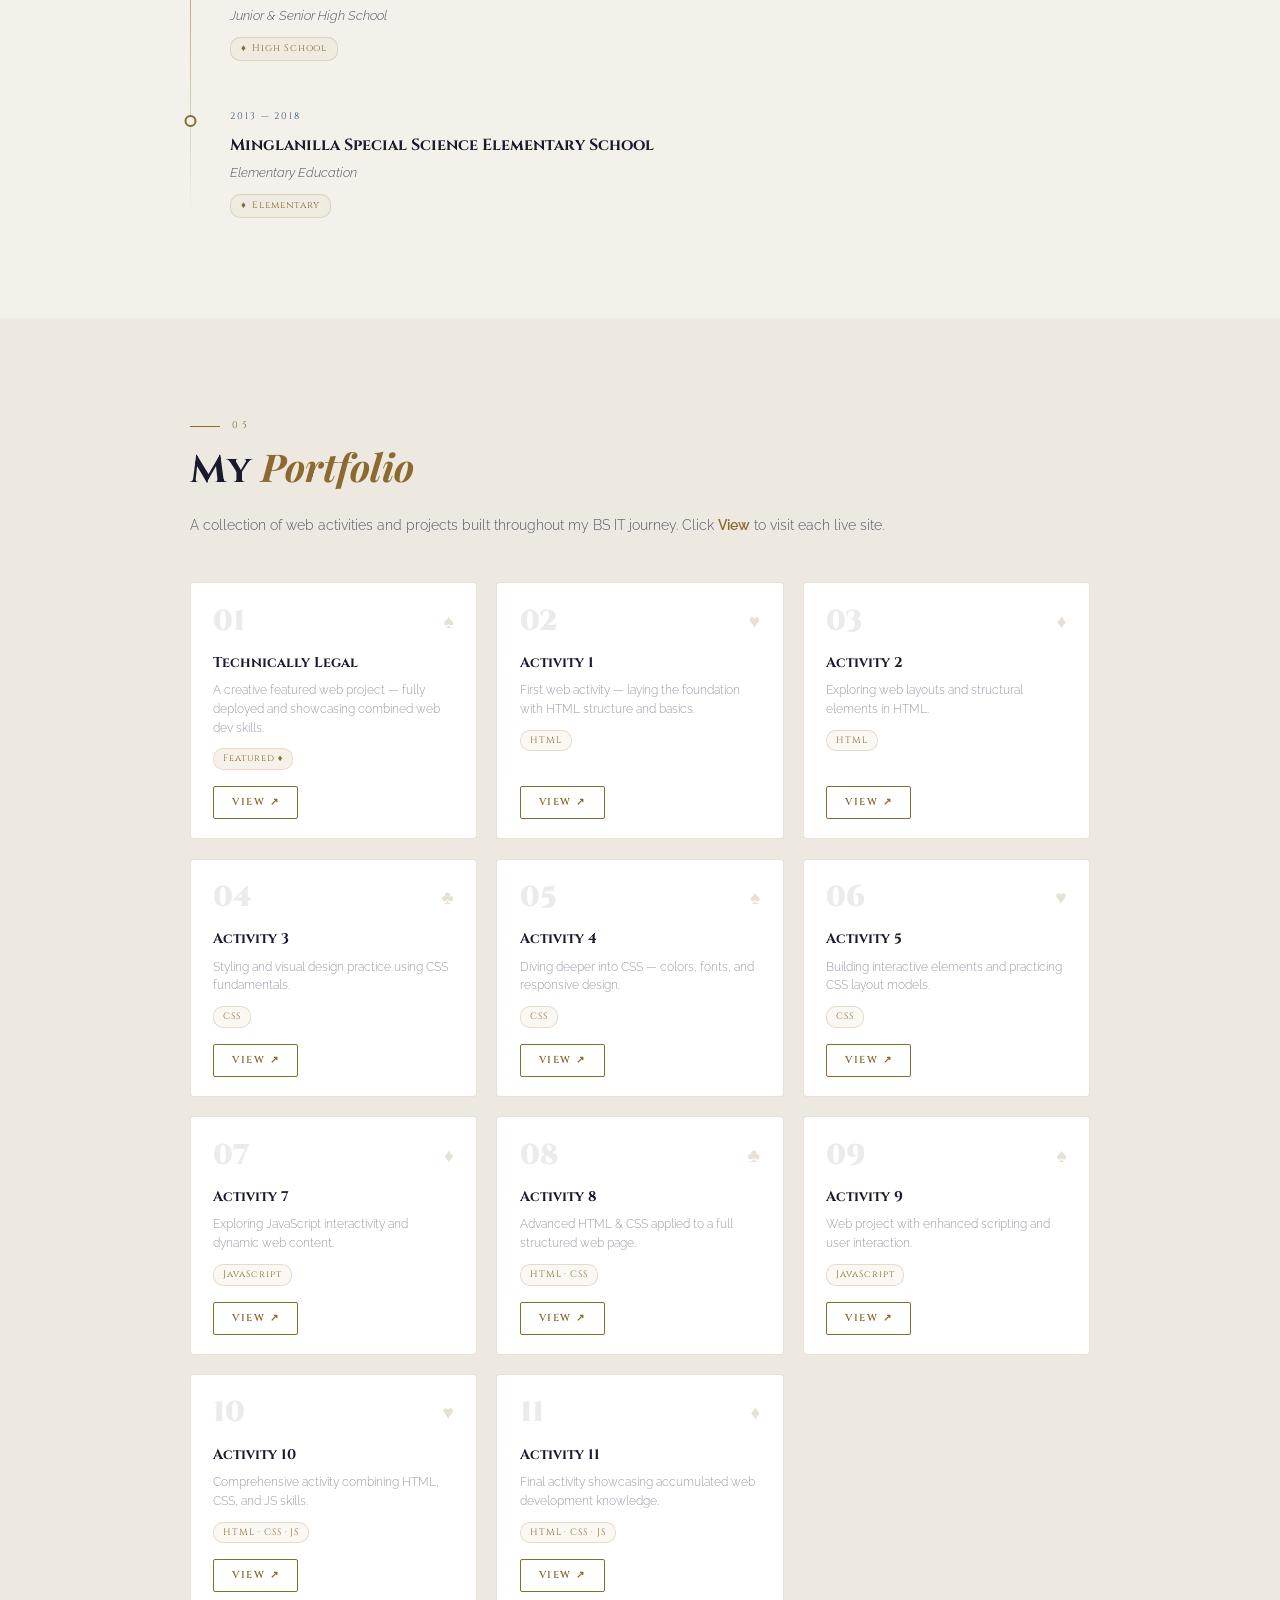
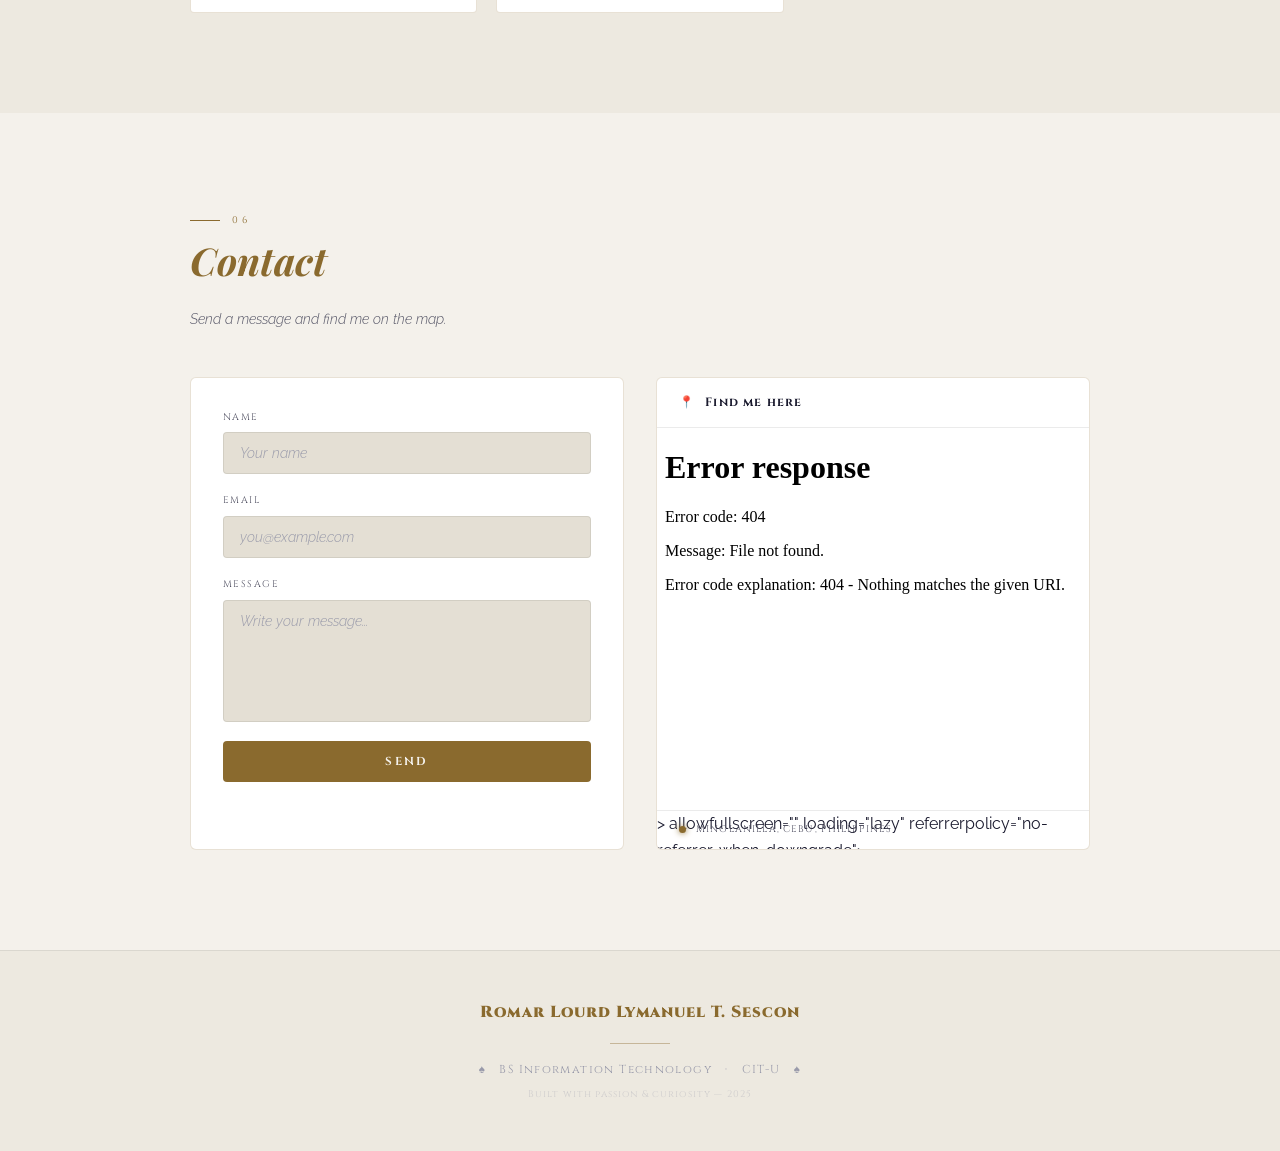
==== commit ea082ace: "Update Google Maps iframe source URL" ====
--- a/index.html
+++ b/index.html
@@ -349,7 +349,7 @@
           <div class="map-wrapper">
             <iframe
               title="Minglanilla, Cebu"
-              src=<iframe src="https://www.google.com/maps/embed?pb=!1m14!1m12!1m3!1d7852.435236910236!2d123.80996952919828!3d10.244025075879216!2m3!1f0!2f0!3f0!3m2!1i1024!2i768!4f13.1!5e0!3m2!1sen!2sph!4v1778826698416!5m2!1sen!2sph" width="600" height="450" style="border:0;" allowfullscreen="" loading="lazy" referrerpolicy="no-referrer-when-downgrade"></iframe>
+              src=<iframe src=<iframe src="https://www.google.com/maps/embed?pb=!1m18!1m12!1m3!1d7852.435236910236!2d123.80996952919828!3d10.244025075879216!2m3!1f0!2f0!3f0!3m2!1i1024!2i768!4f13.1!3m3!1m2!1s0x33a99d4541d5a49f%3A0xaa01369eaaa5be9f!2sDeca%20Homes%20Minglanilla%20Phase%20III%20Tungkil!5e0!3m2!1sen!2sph!4v1778826892150!5m2!1sen!2sph" width="600" height="450" style="border:0;" allowfullscreen="" loading="lazy" referrerpolicy="no-referrer-when-downgrade"></iframe>></iframe>
               allowfullscreen=""
               loading="lazy"
               referrerpolicy="no-referrer-when-downgrade">
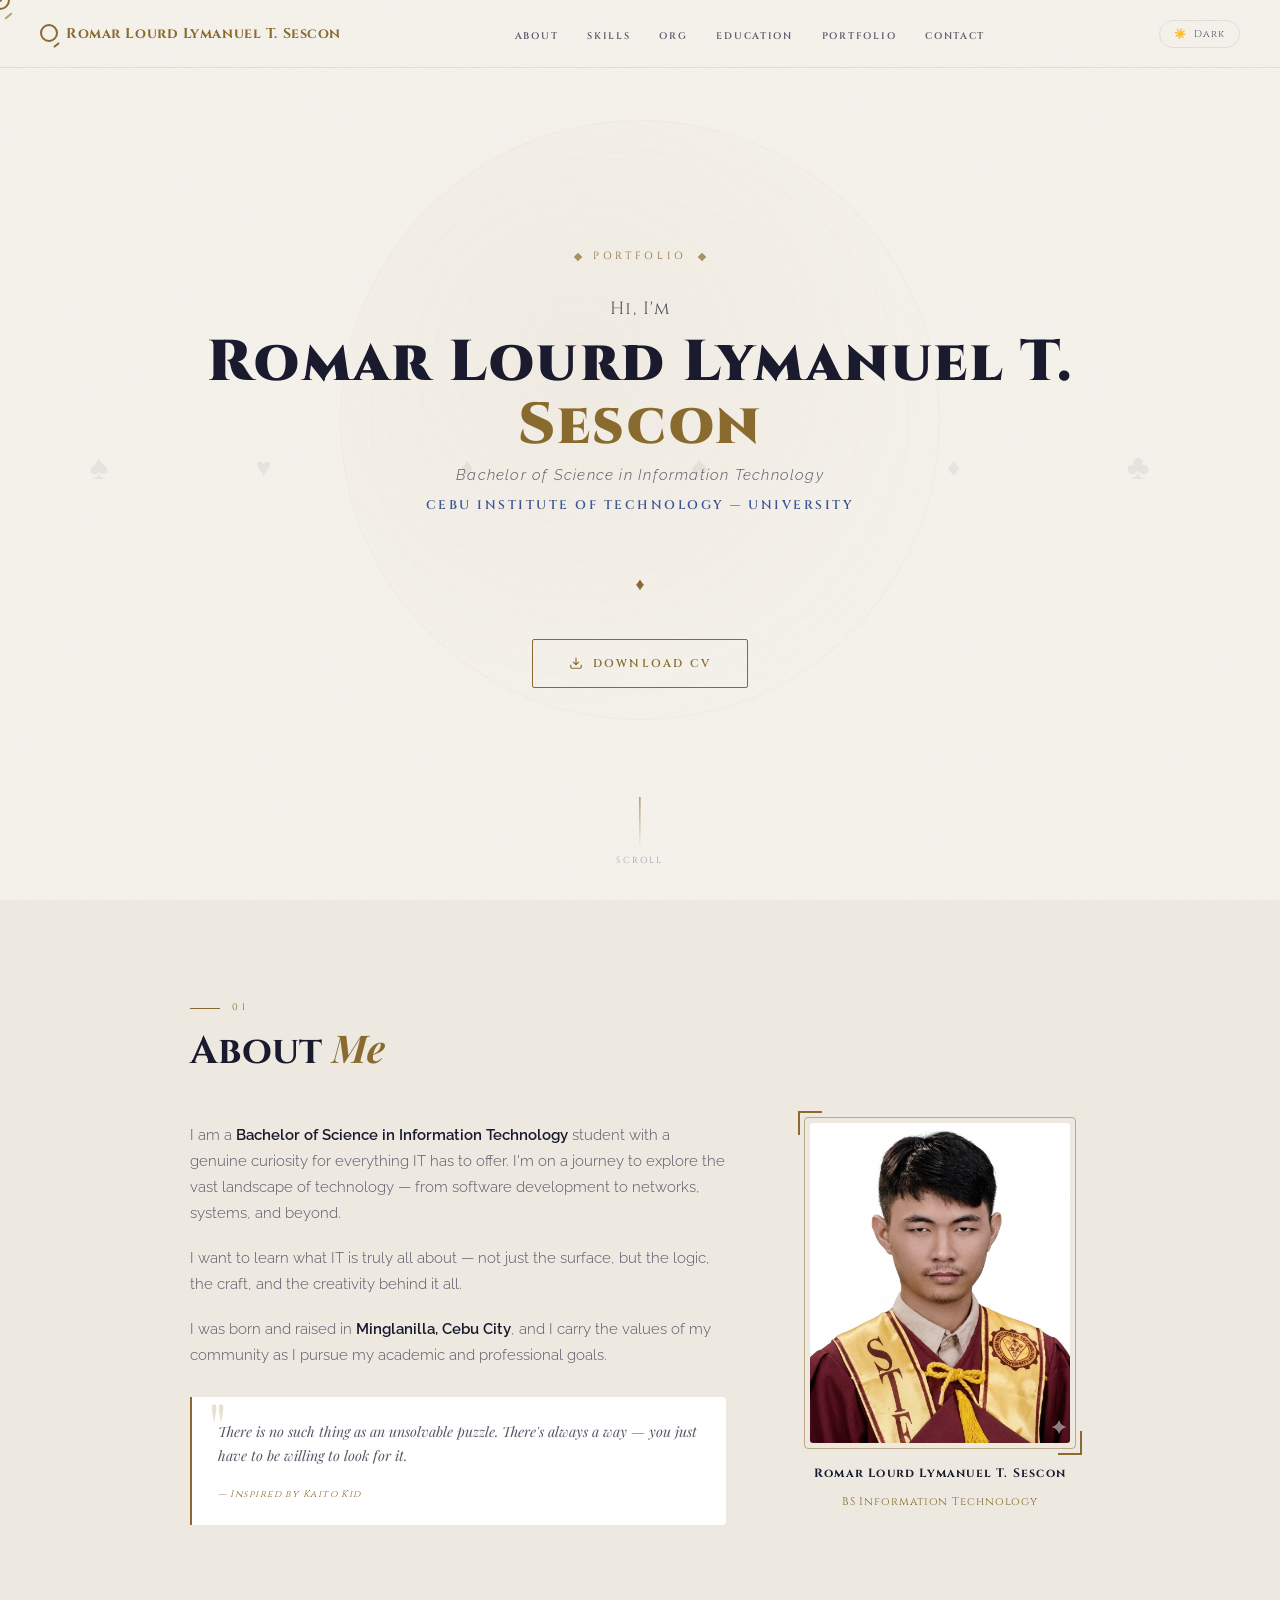
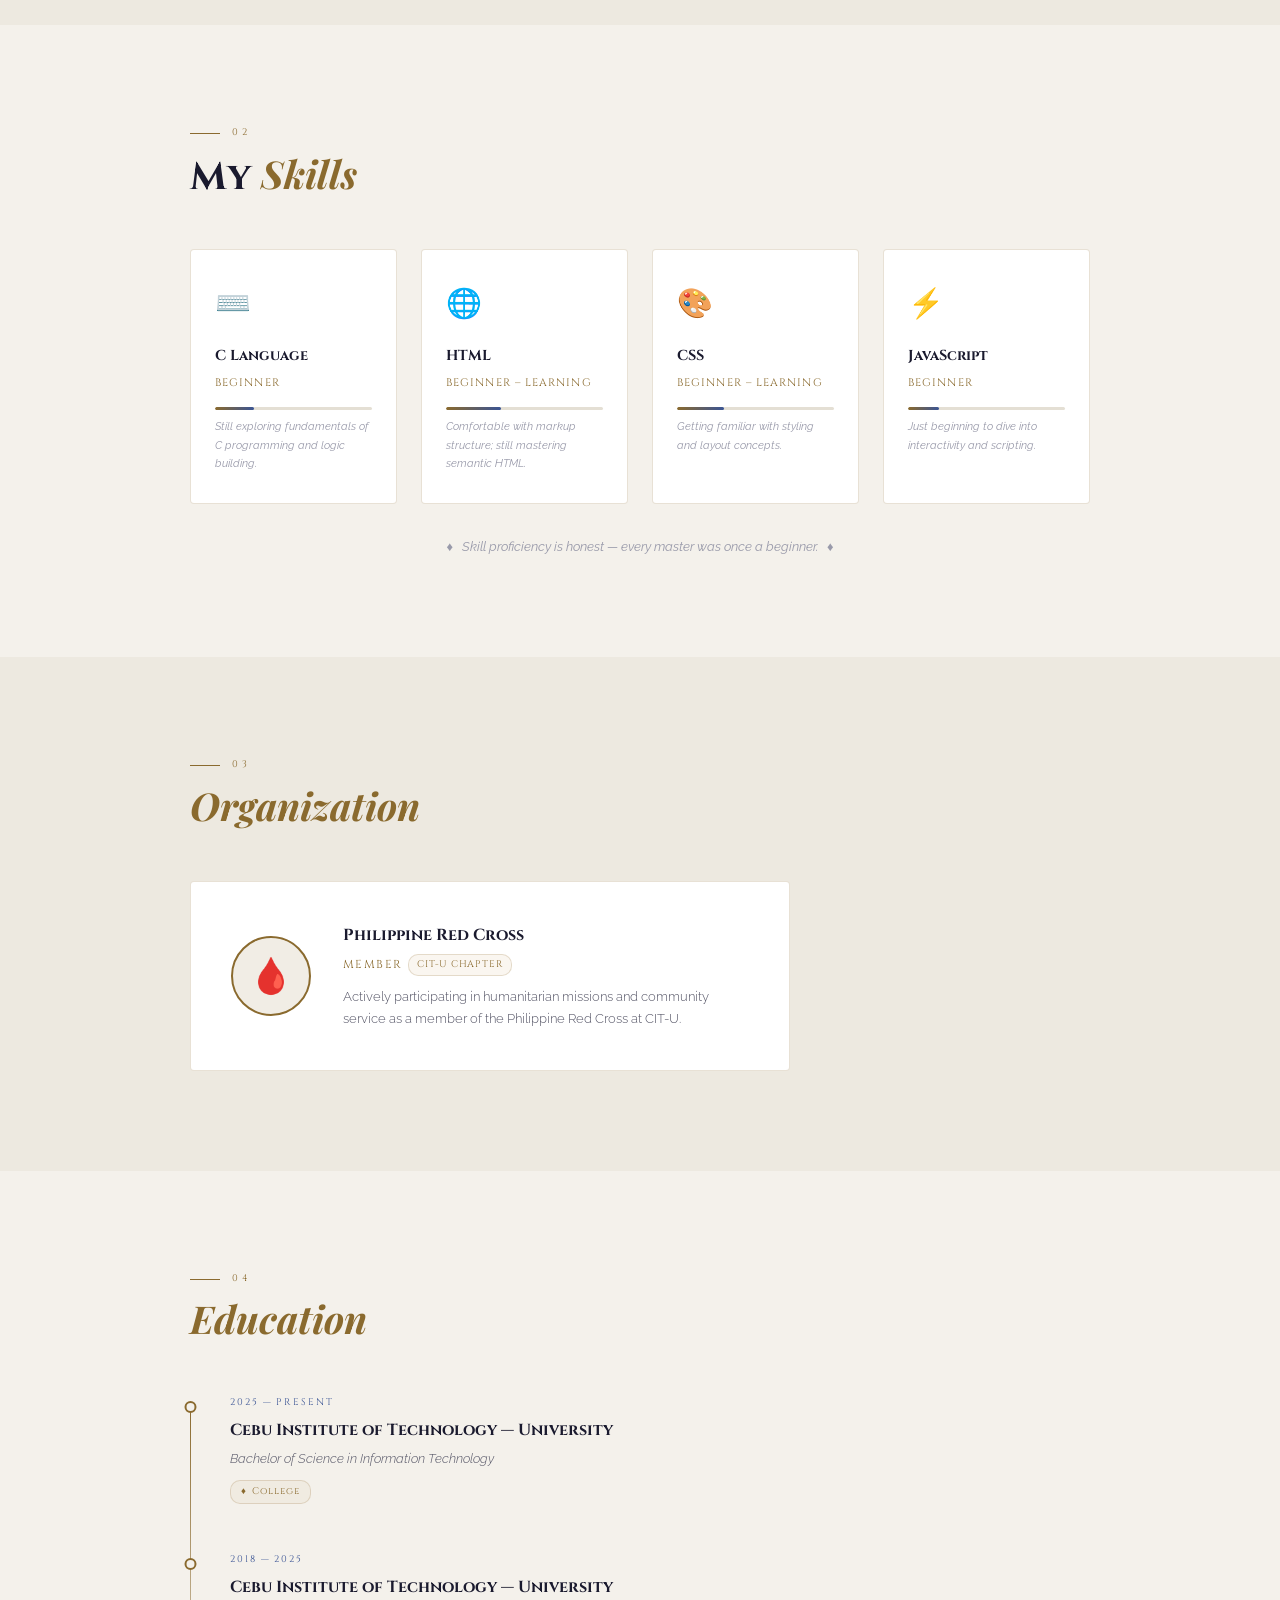
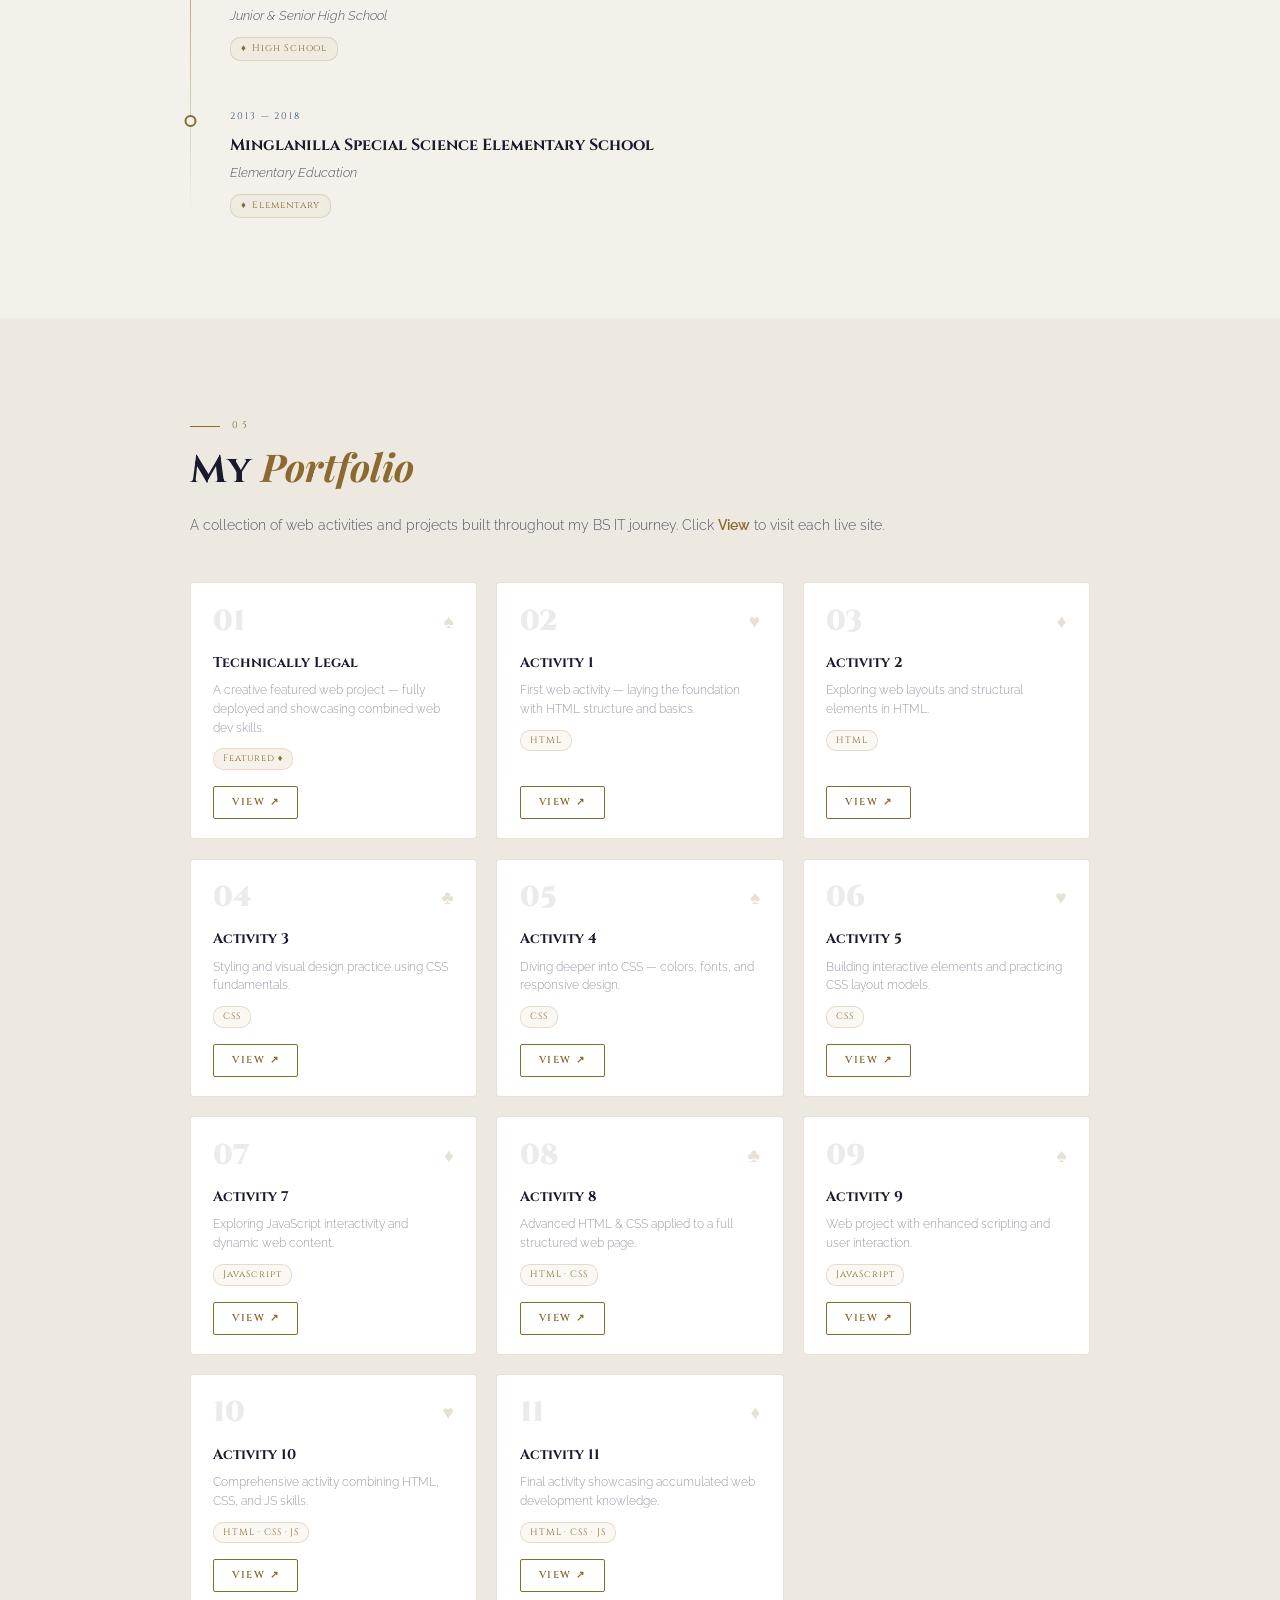
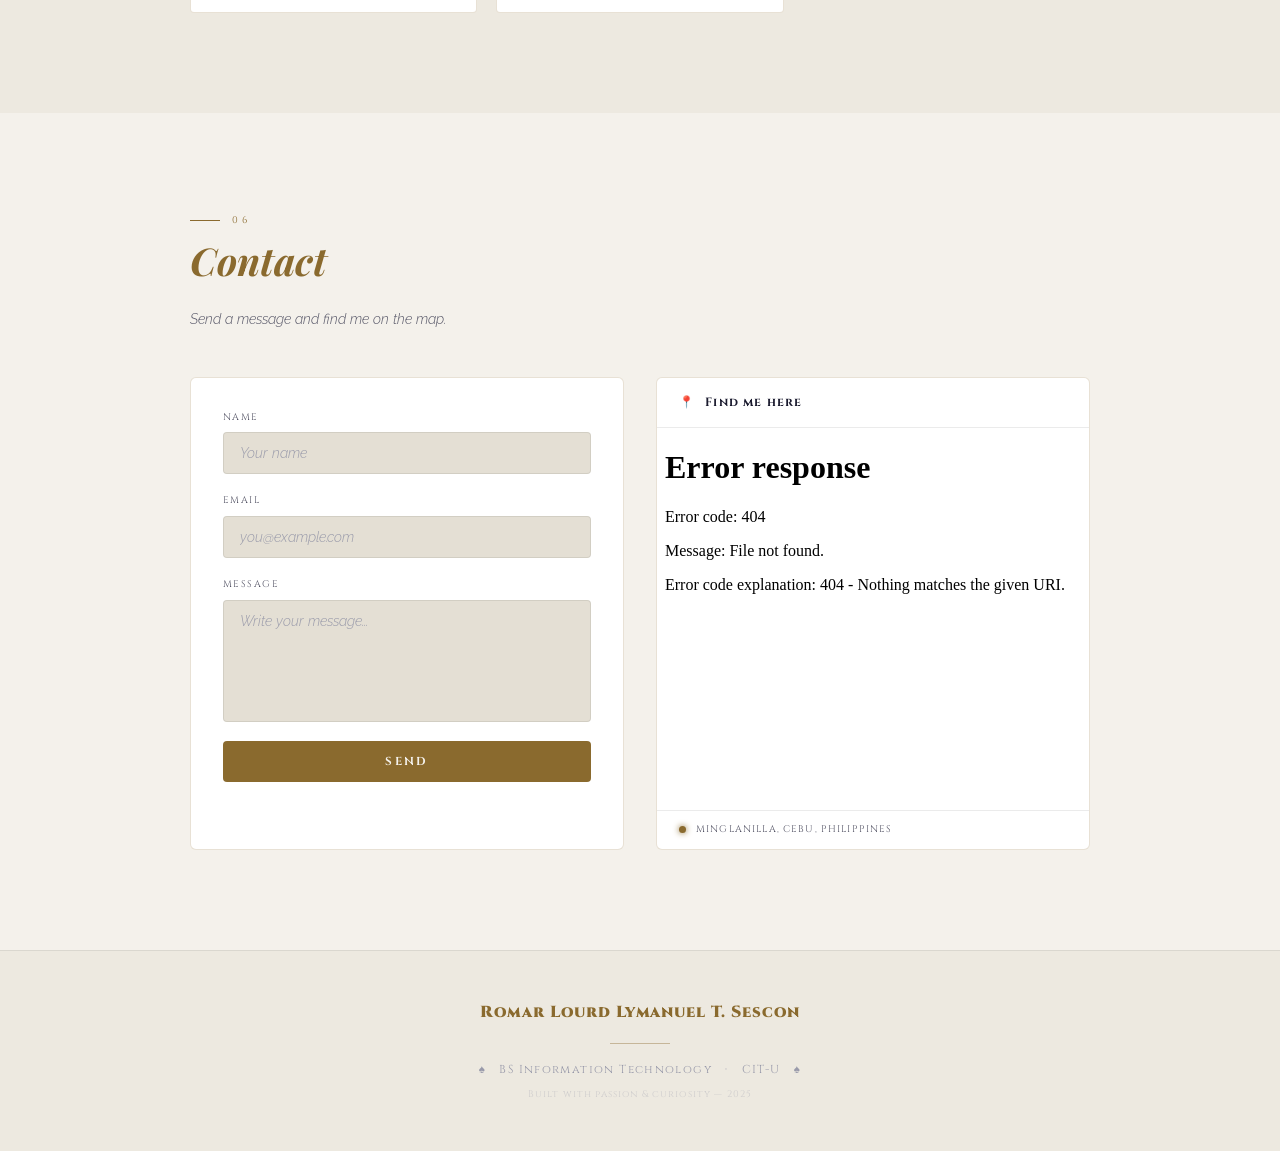
==== commit e622bd22: "Fix iframe src attribute in index.html" ====
--- a/index.html
+++ b/index.html
@@ -349,7 +349,7 @@
           <div class="map-wrapper">
             <iframe
               title="Minglanilla, Cebu"
-              src=<iframe src=<iframe src="https://www.google.com/maps/embed?pb=!1m18!1m12!1m3!1d7852.435236910236!2d123.80996952919828!3d10.244025075879216!2m3!1f0!2f0!3f0!3m2!1i1024!2i768!4f13.1!3m3!1m2!1s0x33a99d4541d5a49f%3A0xaa01369eaaa5be9f!2sDeca%20Homes%20Minglanilla%20Phase%20III%20Tungkil!5e0!3m2!1sen!2sph!4v1778826892150!5m2!1sen!2sph" width="600" height="450" style="border:0;" allowfullscreen="" loading="lazy" referrerpolicy="no-referrer-when-downgrade"></iframe>></iframe>
+              src=<iframe src="https://www.google.com/maps/embed?pb=!1m18!1m12!1m3!1d7852.435236910236!2d123.80996952919828!3d10.244025075879216!2m3!1f0!2f0!3f0!3m2!1i1024!2i768!4f13.1!3m3!1m2!1s0x33a99d4541d5a49f%3A0xaa01369eaaa5be9f!2sDeca%20Homes%20Minglanilla%20Phase%20III%20Tungkil!5e0!3m2!1sen!2sph!4v1778826892150!5m2!1sen!2sph" width="600" height="450" style="border:0;" allowfullscreen="" loading="lazy" referrerpolicy="no-referrer-when-downgrade"/iframe>
               allowfullscreen=""
               loading="lazy"
               referrerpolicy="no-referrer-when-downgrade">
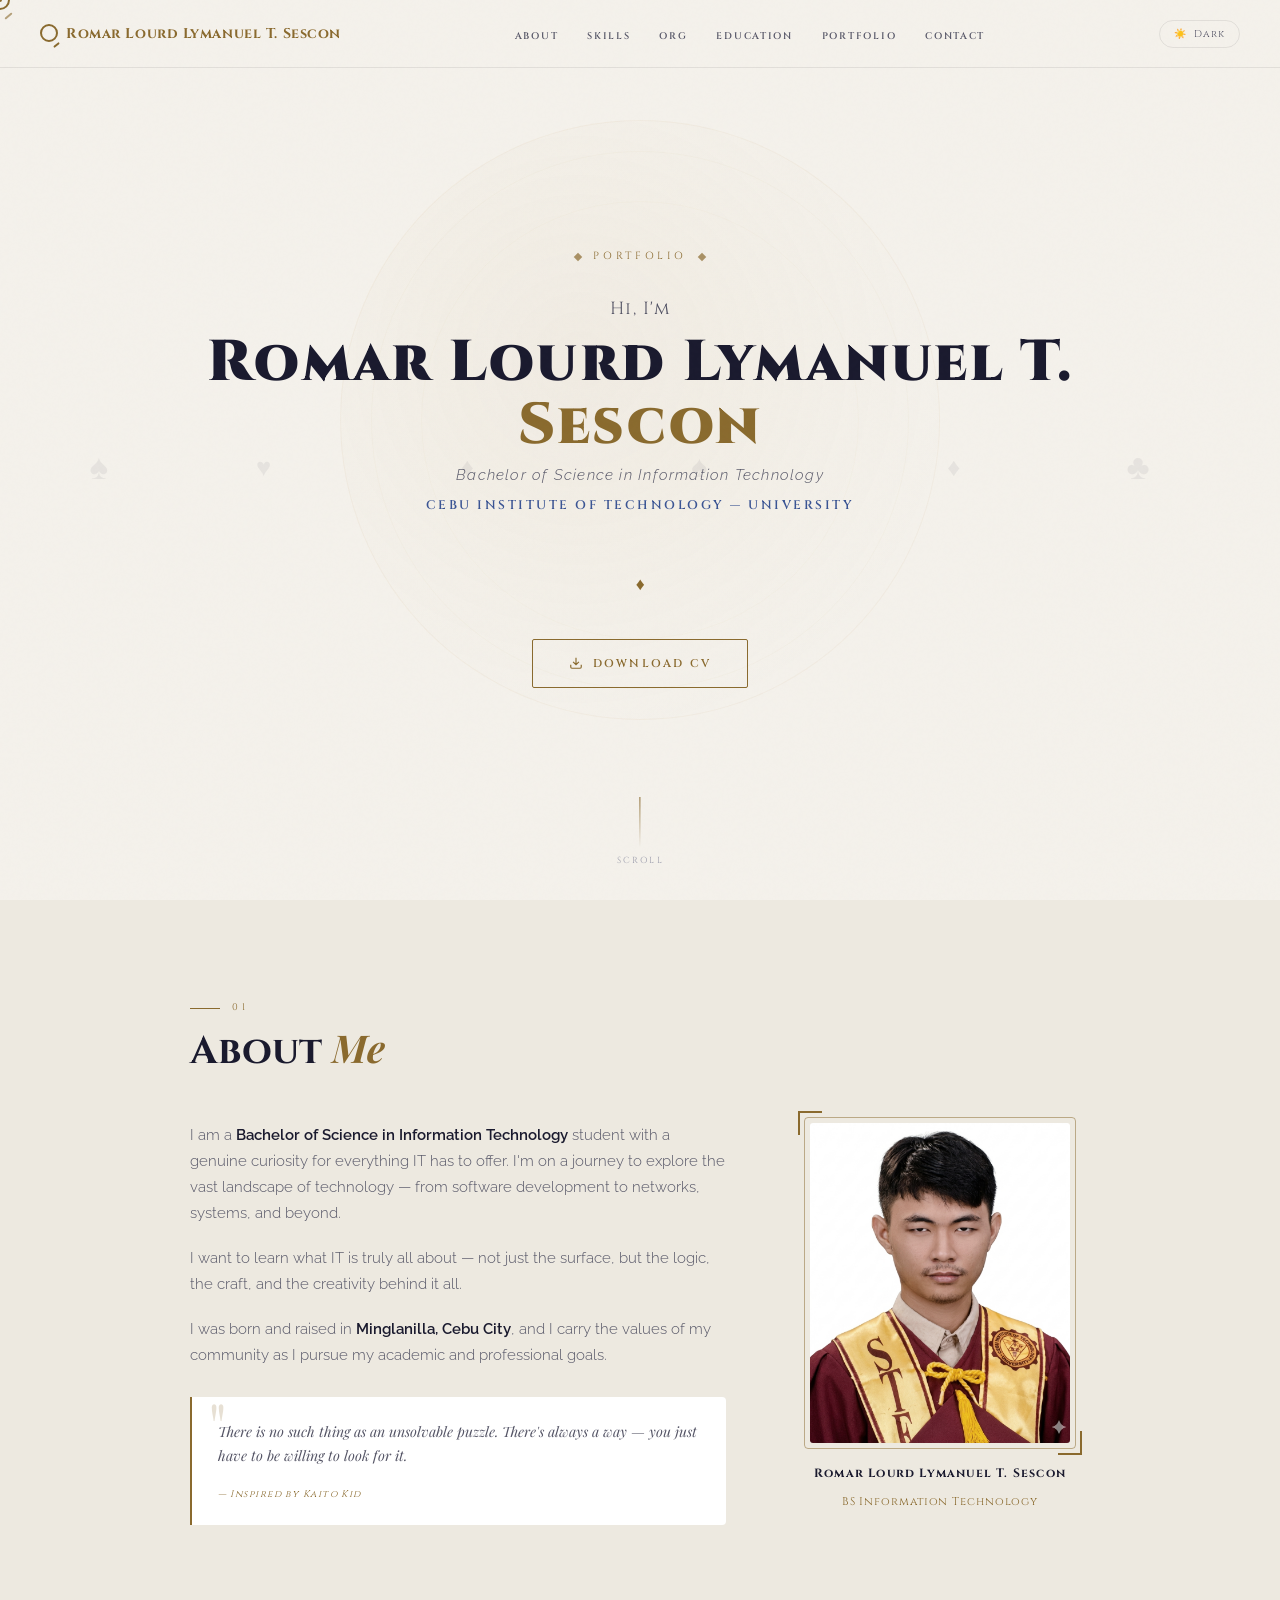
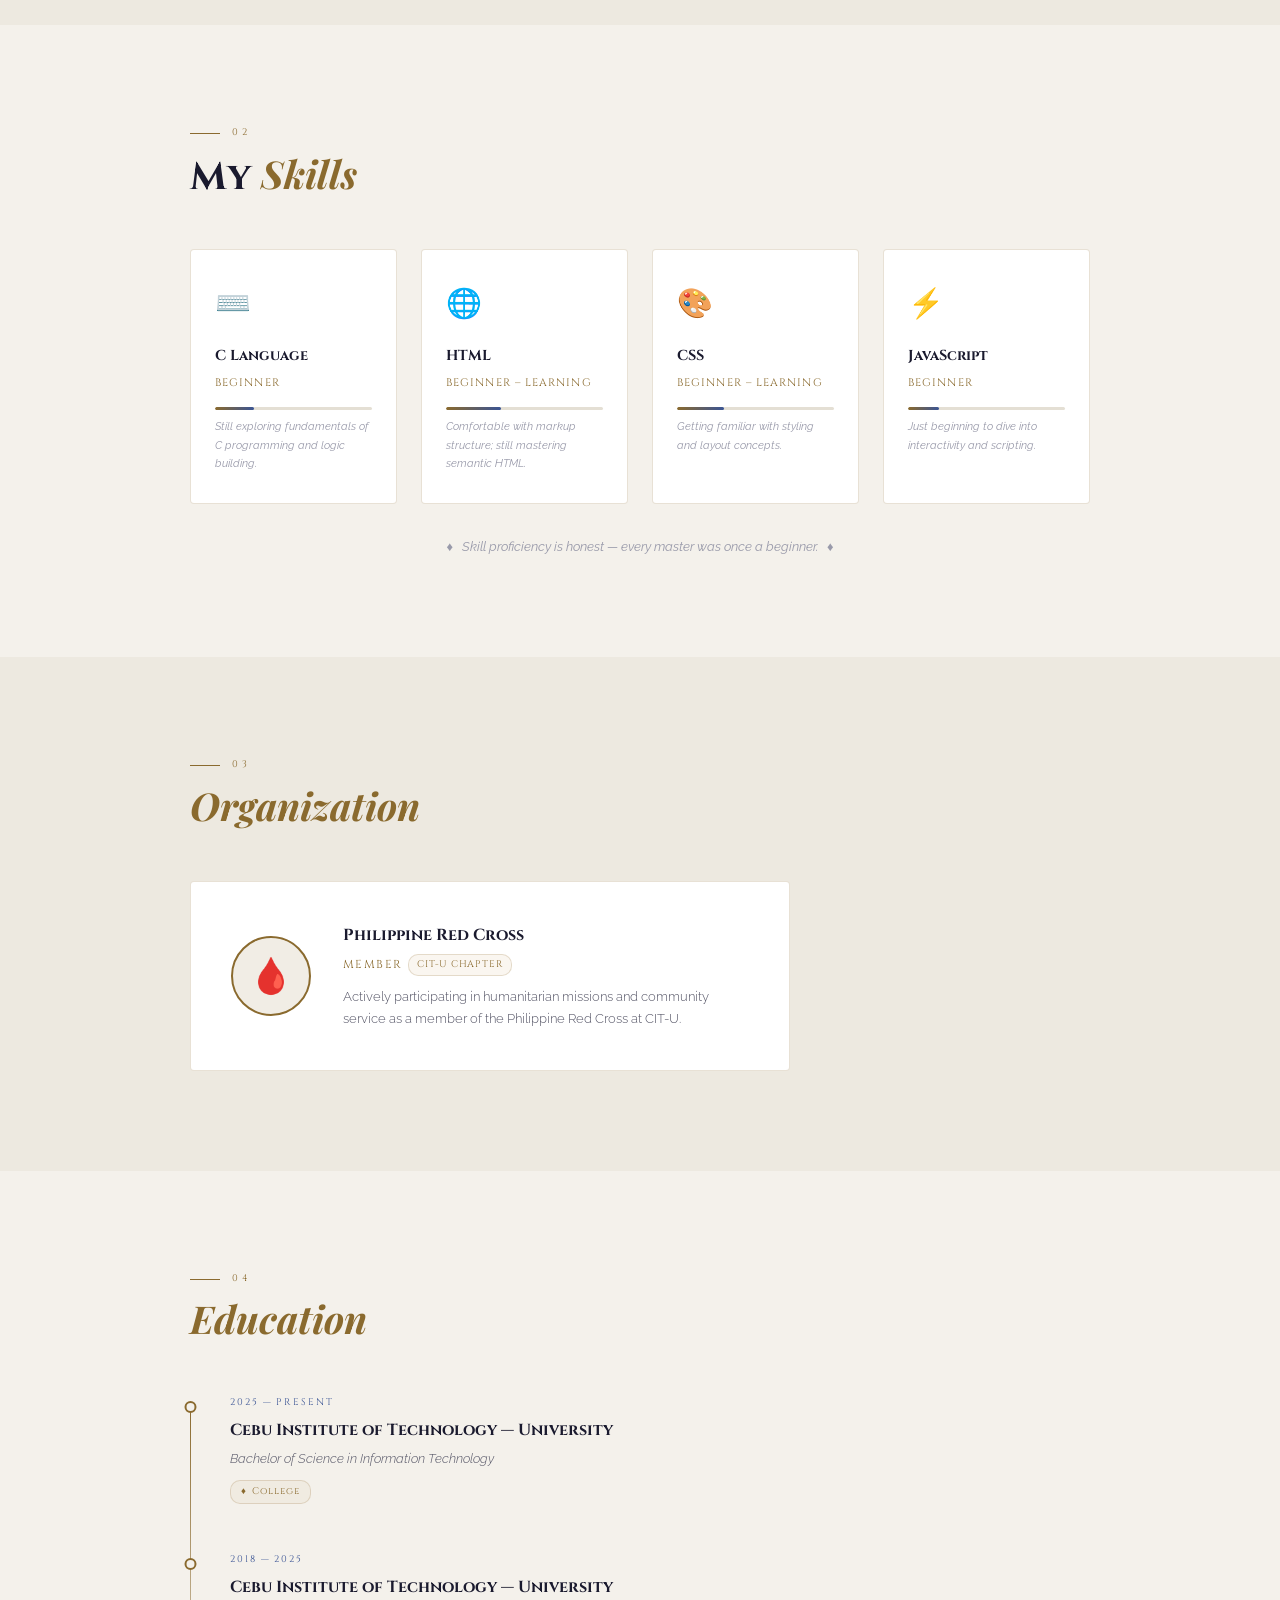
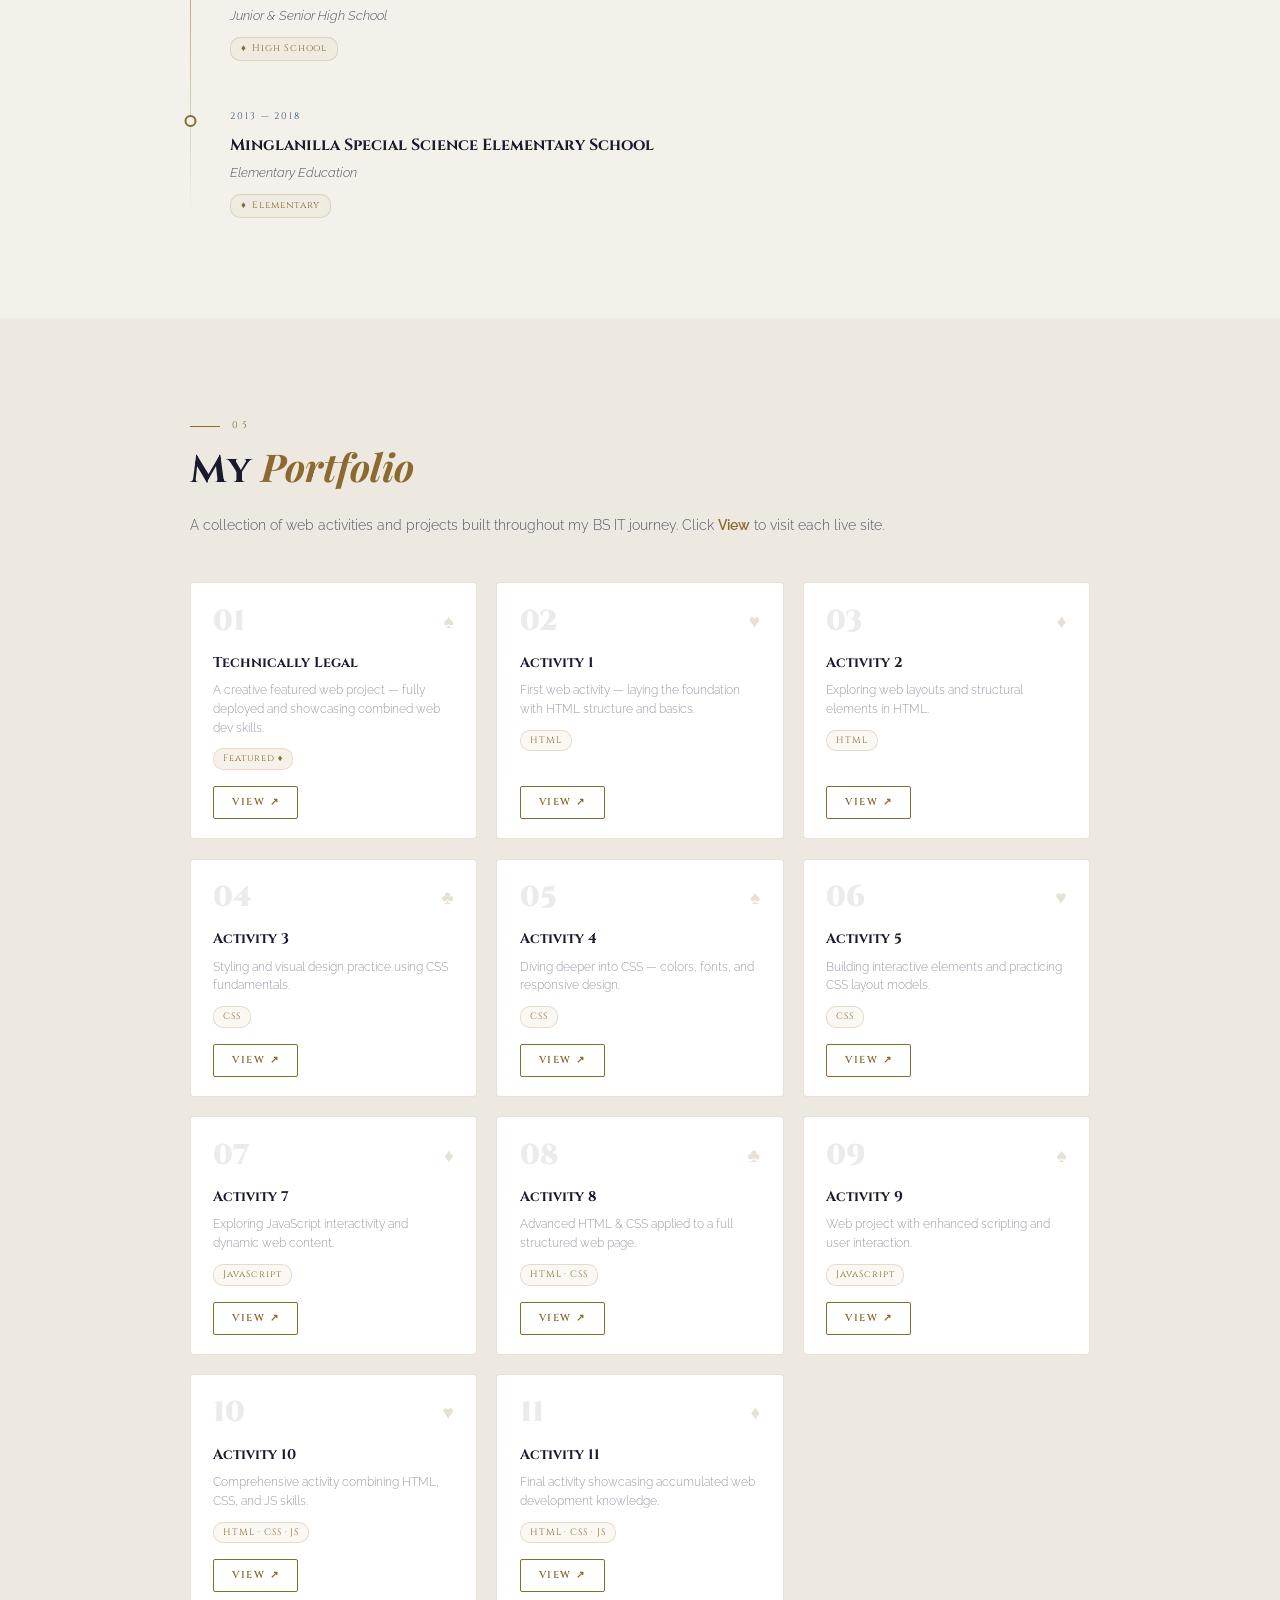
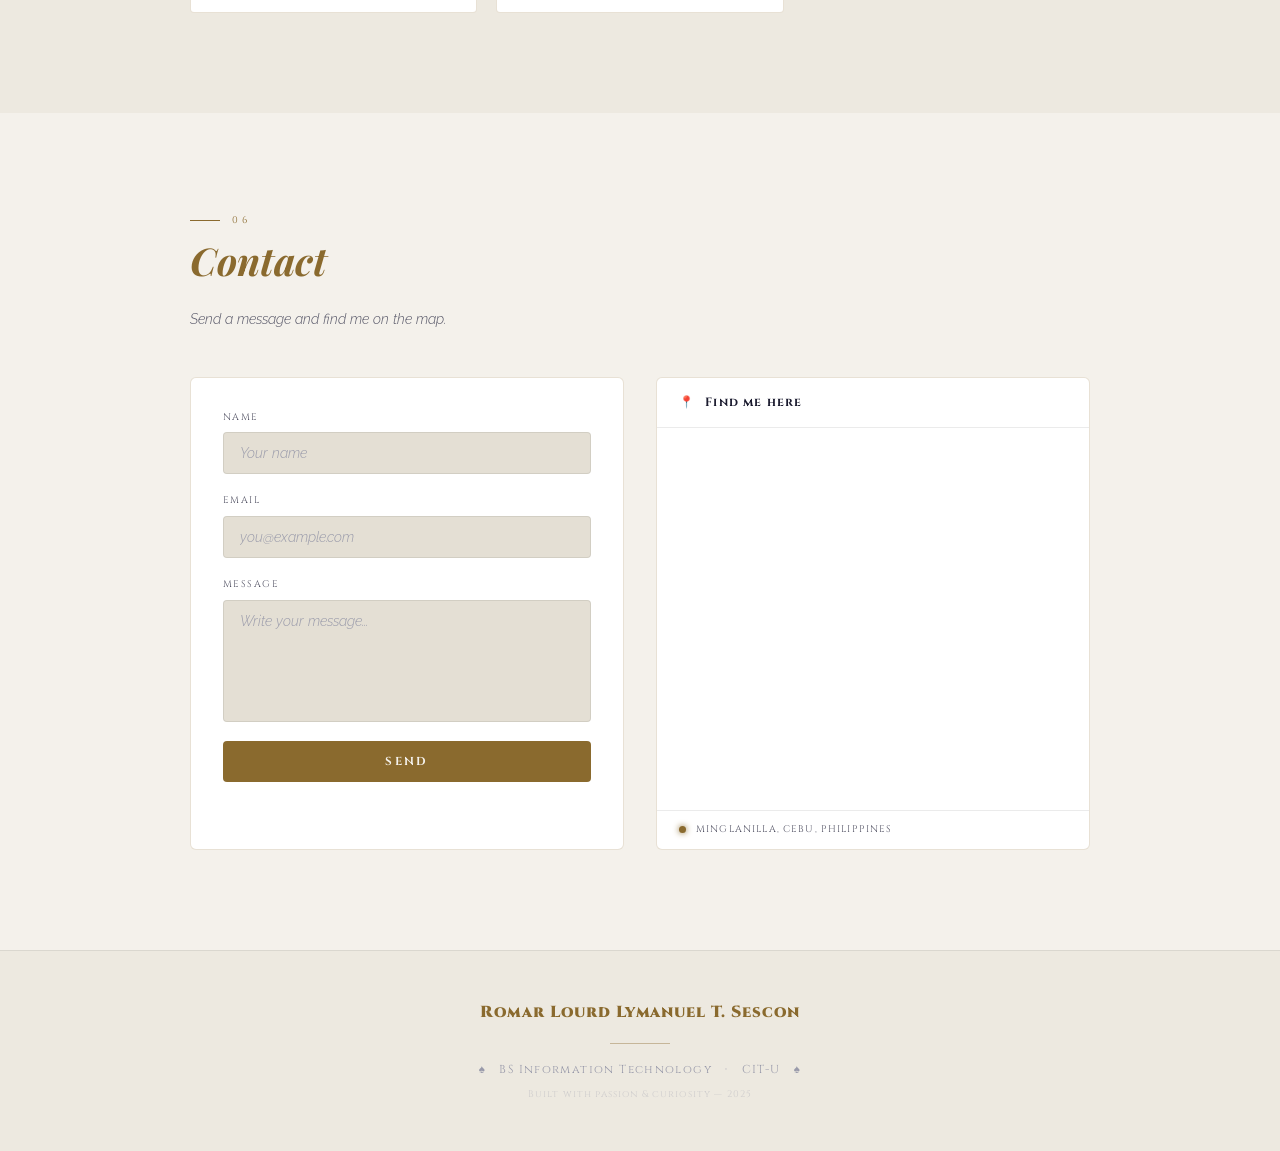
==== commit d2c4bdd3: "Modify Google Maps iframe for better responsiveness Updated iframe for Google Maps with responsive w" ====
--- a/index.html
+++ b/index.html
@@ -347,13 +347,16 @@
             <strong>Find me here</strong>
           </div>
           <div class="map-wrapper">
-            <iframe
-              title="Minglanilla, Cebu"
-              src=<iframe src="https://www.google.com/maps/embed?pb=!1m18!1m12!1m3!1d7852.435236910236!2d123.80996952919828!3d10.244025075879216!2m3!1f0!2f0!3f0!3m2!1i1024!2i768!4f13.1!3m3!1m2!1s0x33a99d4541d5a49f%3A0xaa01369eaaa5be9f!2sDeca%20Homes%20Minglanilla%20Phase%20III%20Tungkil!5e0!3m2!1sen!2sph!4v1778826892150!5m2!1sen!2sph" width="600" height="450" style="border:0;" allowfullscreen="" loading="lazy" referrerpolicy="no-referrer-when-downgrade"/iframe>
-              allowfullscreen=""
-              loading="lazy"
-              referrerpolicy="no-referrer-when-downgrade">
-            </iframe>
+<iframe
+  title="Minglanilla, Cebu"
+  src="https://www.google.com/maps/embed?pb=!1m18!1m12!1m3!1d7852.435236910236!2d123.80996952919828!3d10.244025075879216!2m3!1f0!2f0!3f0!3m2!1i1024!2i768!4f13.1!3m3!1m2!1s0x33a99d4541d5a49f%3A0xaa01369eaaa5be9f!2sDeca%20Homes%20Minglanilla%20Phase%20III%20Tungkil!5e0!3m2!1sen!2sph!4v1778826892150!5m2!1sen!2sph"
+  width="100%"
+  height="450"
+  style="border:0;"
+  allowfullscreen=""
+  loading="lazy"
+  referrerpolicy="no-referrer-when-downgrade">
+</iframe>
           </div>
           <div class="map-label">
             <span class="map-dot"></span>
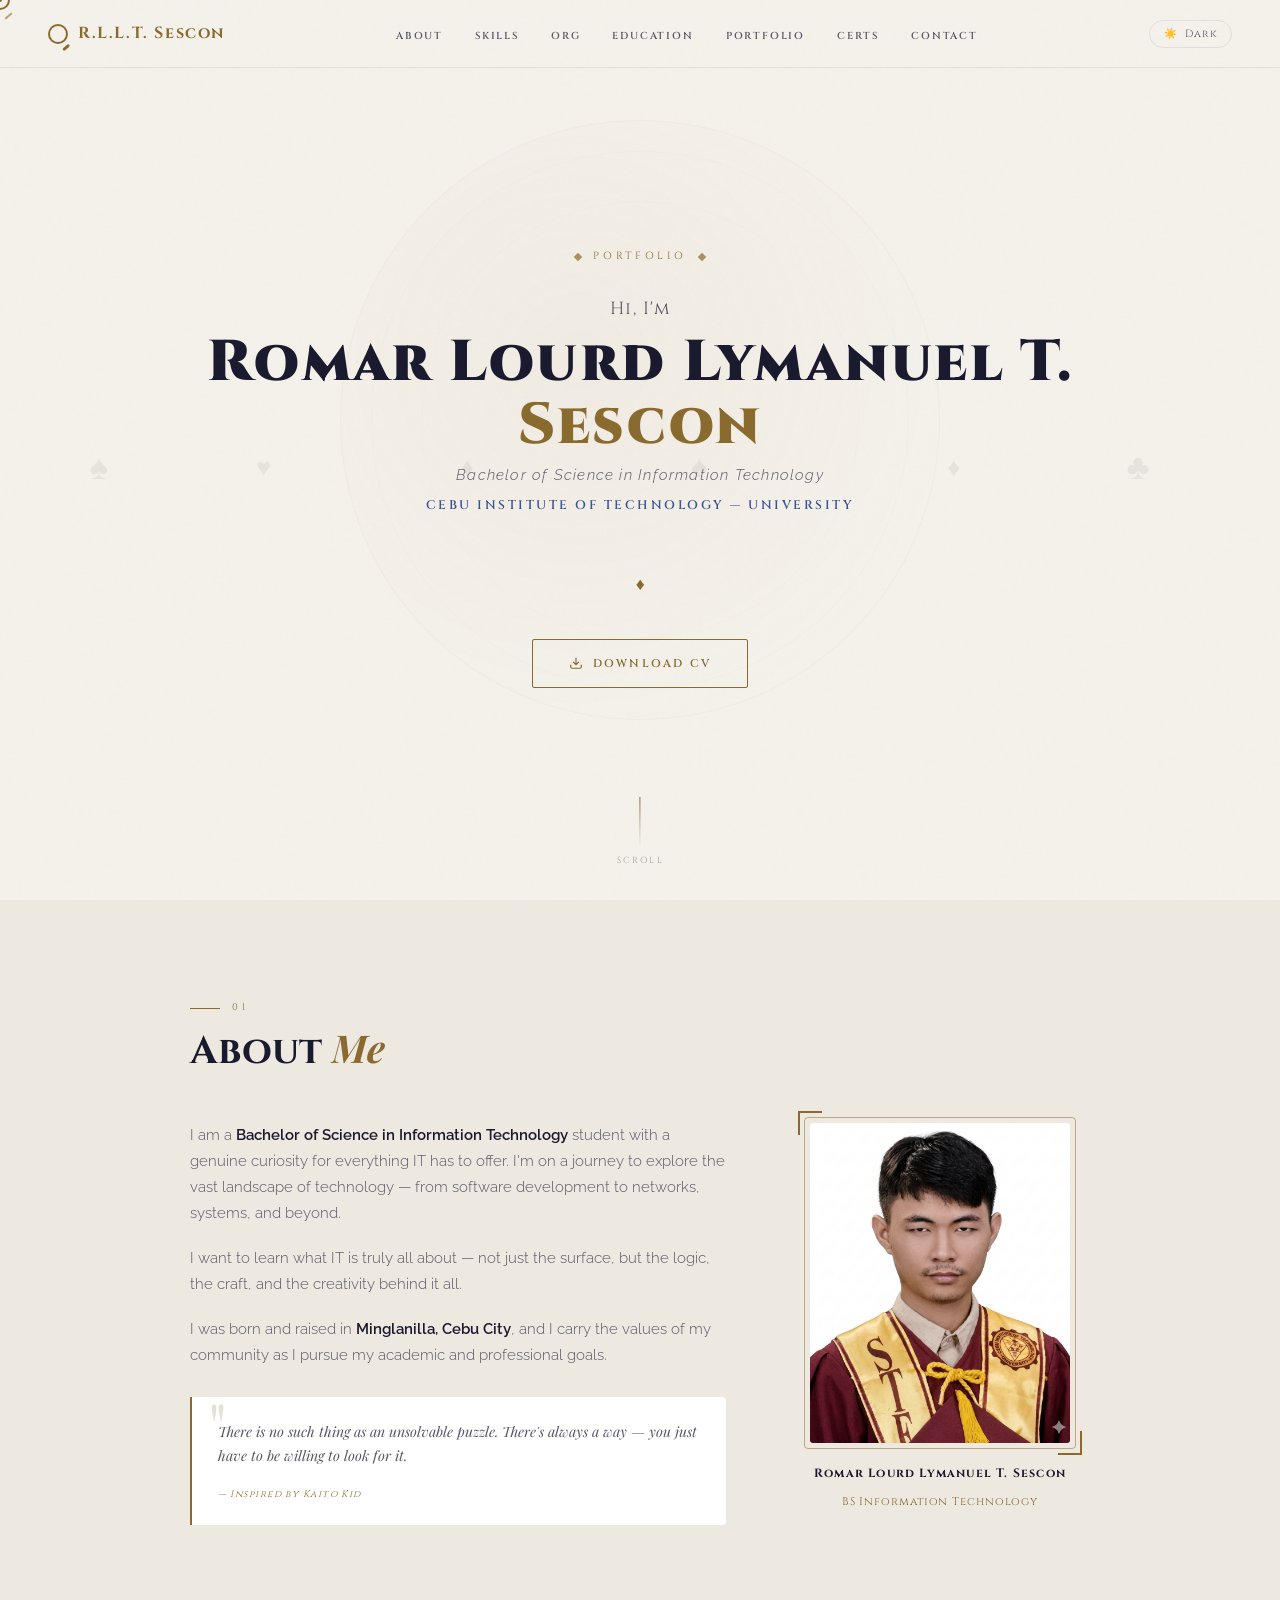
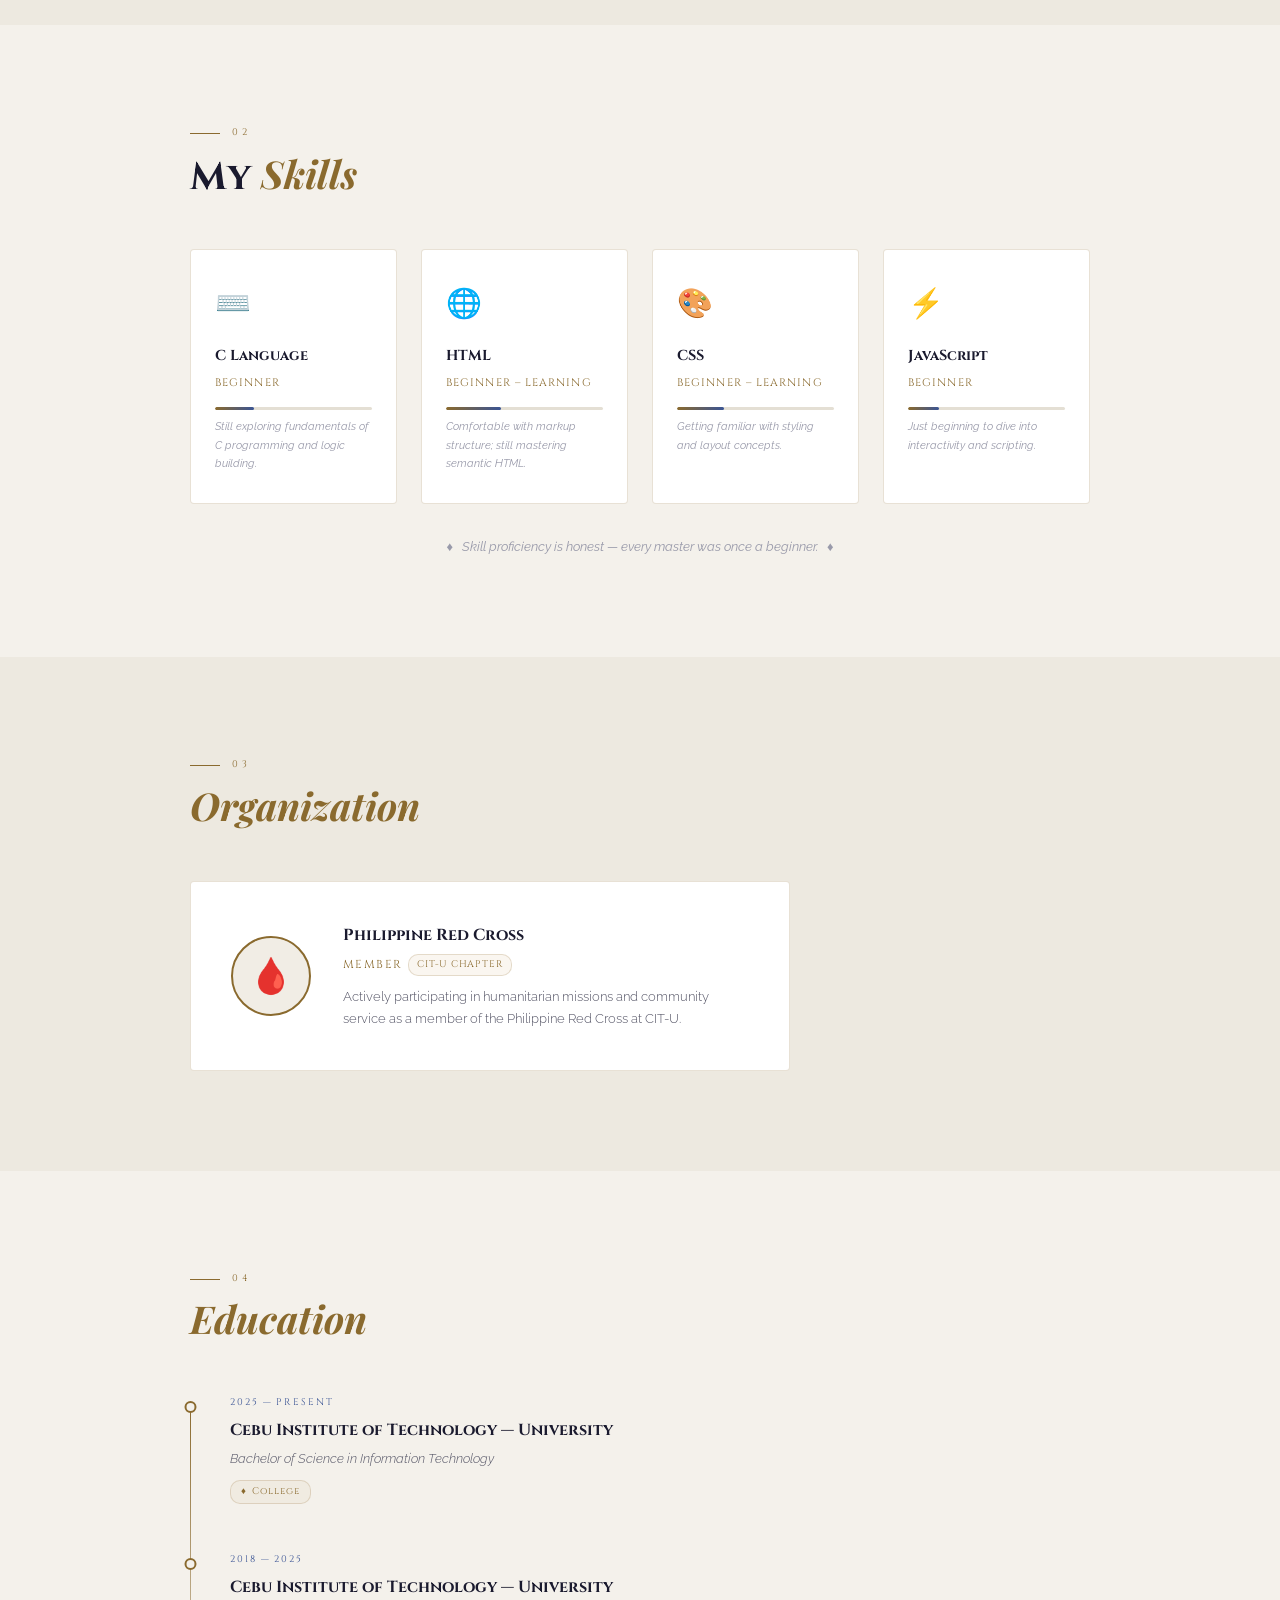
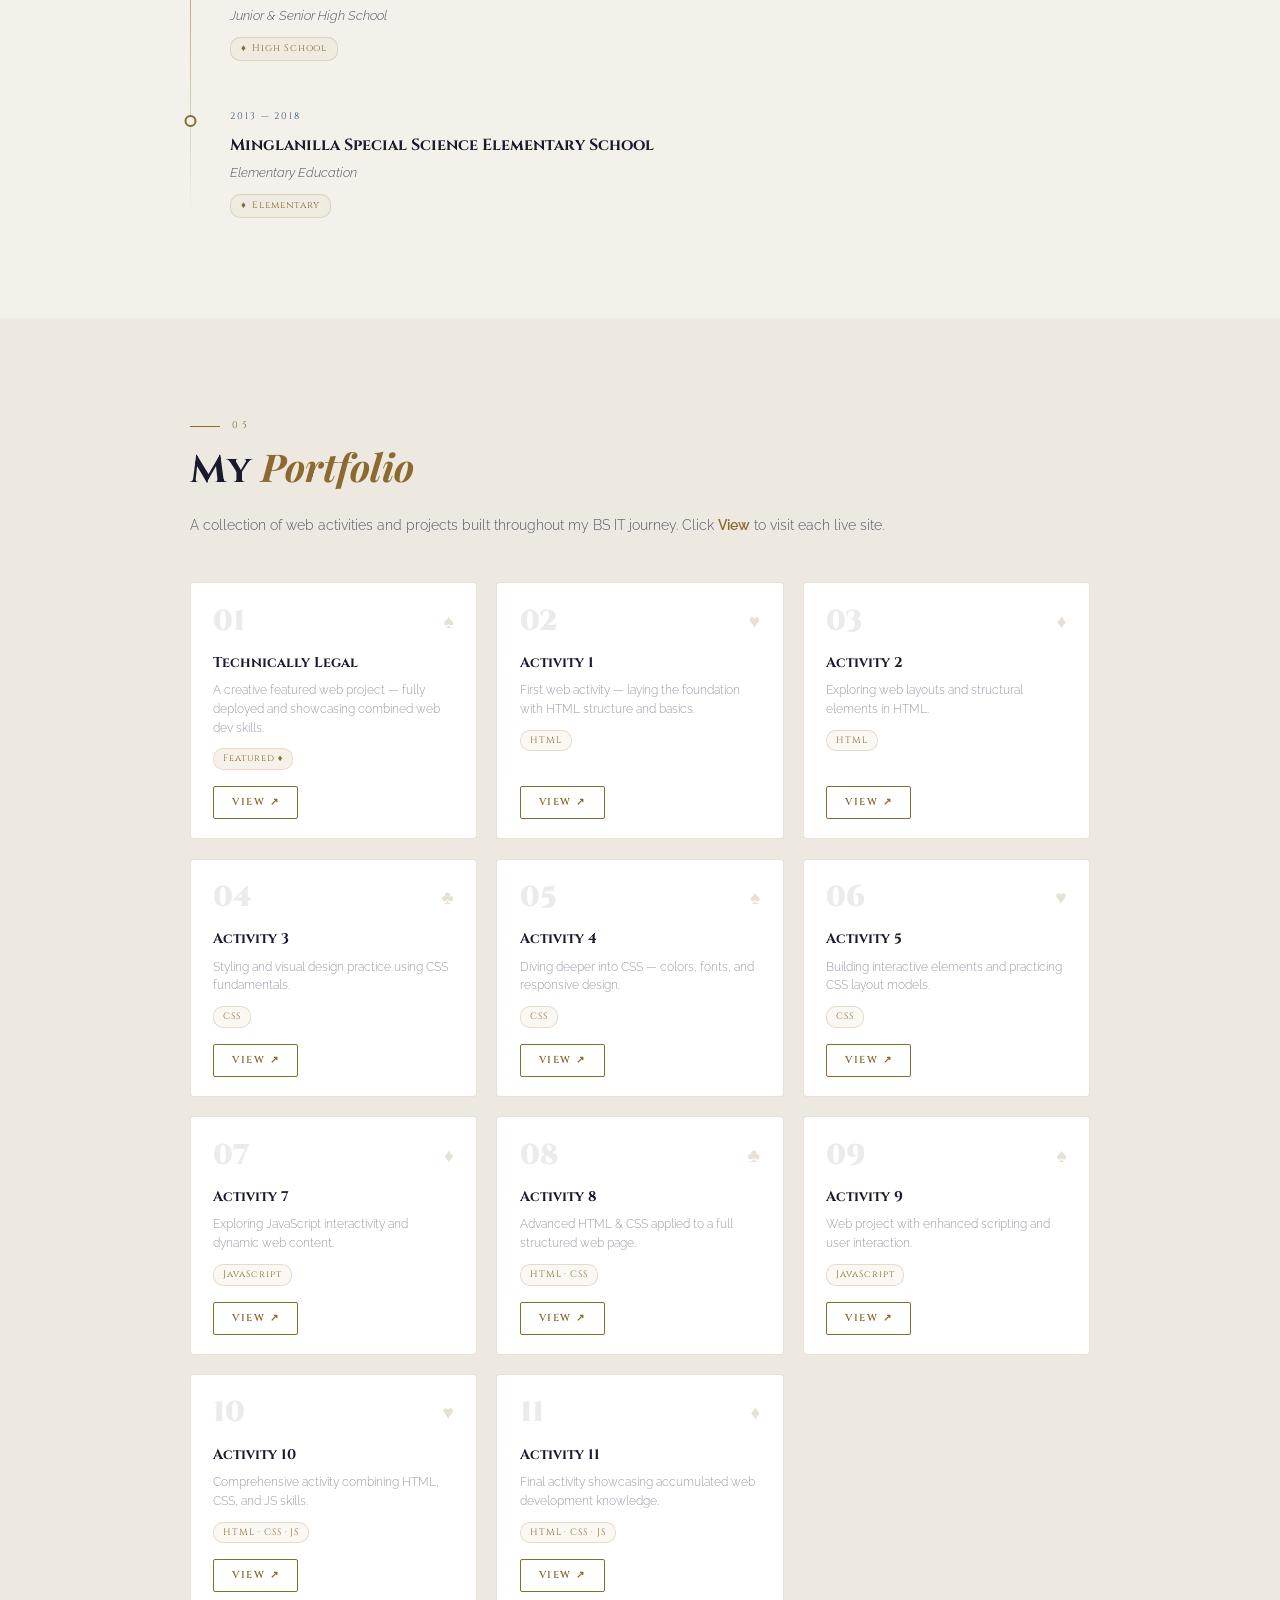
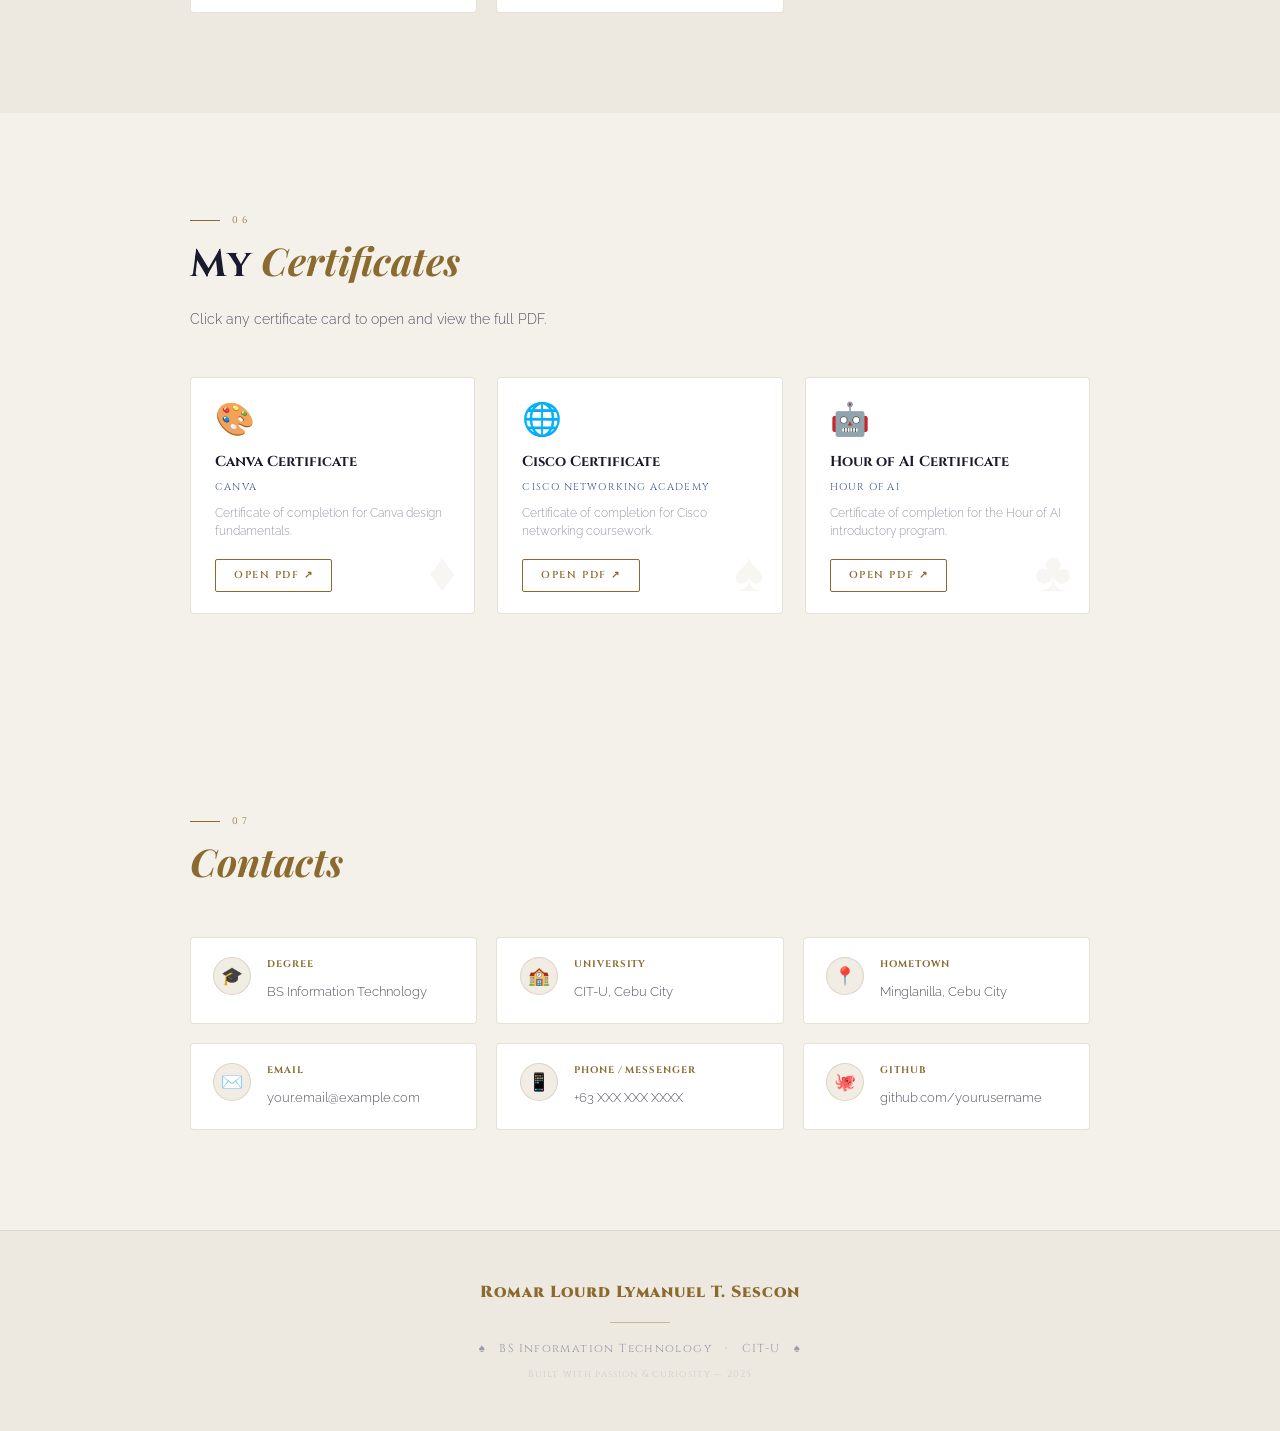
==== commit a1d83cbf: "add cert" ====
--- a/index.html
+++ b/index.html
@@ -14,15 +14,19 @@
   <div id="cursor-dot"></div>
   <div id="progress-bar"></div>
 
-  <!-- NAV -->
+  <!-- ═══════════════════════════════
+       NAV
+  ═══════════════════════════════ -->
   <nav>
     <a class="nav-logo" href="#hero">
       <span class="monocle"></span>
-      Romar Lourd Lymanuel T. Sescon
+      R.L.L.T. Sescon
     </a>
 
     <button class="hamburger" id="hamburger" aria-label="Toggle menu">
-      <span></span><span></span><span></span>
+      <span></span>
+      <span></span>
+      <span></span>
     </button>
 
     <ul class="nav-links" id="nav-links">
@@ -31,6 +35,7 @@
       <li><a href="#organization">Org</a></li>
       <li><a href="#education">Education</a></li>
       <li><a href="#portfolio">Portfolio</a></li>
+      <li><a href="#certificates">Certs</a></li>
       <li><a href="#contacts">Contact</a></li>
     </ul>
 
@@ -40,7 +45,9 @@
     </button>
   </nav>
 
-  <!-- HERO -->
+  <!-- ═══════════════════════════════
+       HERO
+  ═══════════════════════════════ -->
   <section id="hero">
     <div class="stars" id="stars"></div>
     <div class="moon-bg"></div>
@@ -73,12 +80,15 @@
     </div>
   </section>
 
-  <!-- ABOUT -->
+  <!-- ═══════════════════════════════
+       ABOUT
+  ═══════════════════════════════ -->
   <section id="about">
     <div class="container">
       <div class="section-label">01</div>
       <h2 class="section-title">About <em>Me</em></h2>
       <div class="about-layout">
+
         <div class="about-text reveal">
           <p>I am a <strong>Bachelor of Science in Information Technology</strong> student with a genuine curiosity for everything IT has to offer. I'm on a journey to explore the vast landscape of technology — from software development to networks, systems, and beyond.</p>
           <p>I want to learn what IT is truly all about — not just the surface, but the logic, the craft, and the creativity behind it all.</p>
@@ -88,6 +98,7 @@
             <cite>— Inspired by Kaito Kid</cite>
           </div>
         </div>
+
         <div class="about-photo-col reveal" style="transition-delay:.15s">
           <div class="photo-frame">
             <img src="face.png" alt="Romar Lourd Lymanuel T. Sescon" class="photo-img">
@@ -98,50 +109,62 @@
             <span>BS Information Technology</span>
           </div>
         </div>
-      </div>
-    </div>
-  </section>
-
-  <!-- SKILLS -->
+
+      </div>
+    </div>
+  </section>
+
+  <!-- ═══════════════════════════════
+       SKILLS
+  ═══════════════════════════════ -->
   <section id="skills">
     <div class="container">
       <div class="section-label">02</div>
       <h2 class="section-title">My <em>Skills</em></h2>
       <div class="skills-grid">
+
         <div class="skill-card reveal">
           <span class="skill-icon">⌨️</span>
           <div class="skill-name">C Language</div>
           <div class="skill-level-label">Beginner</div>
-          <div class="skill-bar"><div class="skill-fill" style="--w:25%"></div></div>
+          <div class="skill-bar"><div class="skill-fill" style="width:25%"></div></div>
           <div class="skill-note">Still exploring fundamentals of C programming and logic building.</div>
         </div>
+
         <div class="skill-card reveal" style="transition-delay:.1s">
           <span class="skill-icon">🌐</span>
           <div class="skill-name">HTML</div>
           <div class="skill-level-label">Beginner – Learning</div>
-          <div class="skill-bar"><div class="skill-fill" style="--w:35%"></div></div>
+          <div class="skill-bar"><div class="skill-fill" style="width:35%"></div></div>
           <div class="skill-note">Comfortable with markup structure; still mastering semantic HTML.</div>
         </div>
+
         <div class="skill-card reveal" style="transition-delay:.2s">
           <span class="skill-icon">🎨</span>
           <div class="skill-name">CSS</div>
           <div class="skill-level-label">Beginner – Learning</div>
-          <div class="skill-bar"><div class="skill-fill" style="--w:30%"></div></div>
+          <div class="skill-bar"><div class="skill-fill" style="width:30%"></div></div>
           <div class="skill-note">Getting familiar with styling and layout concepts.</div>
         </div>
+
         <div class="skill-card reveal" style="transition-delay:.3s">
           <span class="skill-icon">⚡</span>
           <div class="skill-name">JavaScript</div>
           <div class="skill-level-label">Beginner</div>
-          <div class="skill-bar"><div class="skill-fill" style="--w:20%"></div></div>
+          <div class="skill-bar"><div class="skill-fill" style="width:20%"></div></div>
           <div class="skill-note">Just beginning to dive into interactivity and scripting.</div>
         </div>
-      </div>
-      <p class="skills-disclaimer reveal">♦ &nbsp; Skill proficiency is honest — every master was once a beginner. &nbsp; ♦</p>
-    </div>
-  </section>
-
-  <!-- ORGANIZATION -->
+
+      </div>
+      <p class="skills-disclaimer reveal">
+        ♦ &nbsp; Skill proficiency is honest — every master was once a beginner. &nbsp; ♦
+      </p>
+    </div>
+  </section>
+
+  <!-- ═══════════════════════════════
+       ORGANIZATION
+  ═══════════════════════════════ -->
   <section id="organization">
     <div class="container">
       <div class="section-label">03</div>
@@ -160,12 +183,15 @@
     </div>
   </section>
 
-  <!-- EDUCATION -->
+  <!-- ═══════════════════════════════
+       EDUCATION
+  ═══════════════════════════════ -->
   <section id="education">
     <div class="container">
       <div class="section-label">04</div>
       <h2 class="section-title"><em>Education</em></h2>
       <div class="timeline">
+
         <div class="timeline-item">
           <div class="timeline-dot"></div>
           <div class="timeline-period">2025 — Present</div>
@@ -173,6 +199,7 @@
           <div class="timeline-degree">Bachelor of Science in Information Technology</div>
           <div class="timeline-badge"><span>♦</span> College</div>
         </div>
+
         <div class="timeline-item" style="transition-delay:.15s">
           <div class="timeline-dot"></div>
           <div class="timeline-period">2018 — 2025</div>
@@ -180,6 +207,7 @@
           <div class="timeline-degree">Junior &amp; Senior High School</div>
           <div class="timeline-badge"><span>♦</span> High School</div>
         </div>
+
         <div class="timeline-item" style="transition-delay:.3s">
           <div class="timeline-dot"></div>
           <div class="timeline-period">2013 — 2018</div>
@@ -187,20 +215,27 @@
           <div class="timeline-degree">Elementary Education</div>
           <div class="timeline-badge"><span>♦</span> Elementary</div>
         </div>
-      </div>
-    </div>
-  </section>
-
-  <!-- PORTFOLIO -->
+
+      </div>
+    </div>
+  </section>
+
+  <!-- ═══════════════════════════════
+       PORTFOLIO
+  ═══════════════════════════════ -->
   <section id="portfolio">
     <div class="container">
       <div class="section-label">05</div>
       <h2 class="section-title">My <em>Portfolio</em></h2>
       <p class="portfolio-sub reveal">A collection of web activities and projects built throughout my BS IT journey. Click <strong>View</strong> to visit each live site.</p>
+
       <div class="portfolio-grid">
 
-        <div class="project-card reveal" style="transition-delay:.00s">
-          <div class="project-header"><span class="project-num">01</span><span class="project-suit">♠</span></div>
+        <div class="project-card reveal" style="transition-delay:.0s">
+          <div class="project-header">
+            <span class="project-num">01</span>
+            <span class="project-suit">♠</span>
+          </div>
           <div class="project-body">
             <div class="project-title">Technically Legal</div>
             <div class="project-desc">A creative featured web project — fully deployed and showcasing combined web dev skills.</div>
@@ -210,7 +245,10 @@
         </div>
 
         <div class="project-card reveal" style="transition-delay:.05s">
-          <div class="project-header"><span class="project-num">02</span><span class="project-suit">♥</span></div>
+          <div class="project-header">
+            <span class="project-num">02</span>
+            <span class="project-suit">♥</span>
+          </div>
           <div class="project-body">
             <div class="project-title">Activity 1</div>
             <div class="project-desc">First web activity — laying the foundation with HTML structure and basics.</div>
@@ -219,8 +257,11 @@
           <a href="https://act1ses.vercel.app/" target="_blank" rel="noopener" class="project-btn">View ↗</a>
         </div>
 
-        <div class="project-card reveal" style="transition-delay:.10s">
-          <div class="project-header"><span class="project-num">03</span><span class="project-suit">♦</span></div>
+        <div class="project-card reveal" style="transition-delay:.1s">
+          <div class="project-header">
+            <span class="project-num">03</span>
+            <span class="project-suit">♦</span>
+          </div>
           <div class="project-body">
             <div class="project-title">Activity 2</div>
             <div class="project-desc">Exploring web layouts and structural elements in HTML.</div>
@@ -230,7 +271,10 @@
         </div>
 
         <div class="project-card reveal" style="transition-delay:.15s">
-          <div class="project-header"><span class="project-num">04</span><span class="project-suit">♣</span></div>
+          <div class="project-header">
+            <span class="project-num">04</span>
+            <span class="project-suit">♣</span>
+          </div>
           <div class="project-body">
             <div class="project-title">Activity 3</div>
             <div class="project-desc">Styling and visual design practice using CSS fundamentals.</div>
@@ -239,8 +283,11 @@
           <a href="https://act3ses.vercel.app/" target="_blank" rel="noopener" class="project-btn">View ↗</a>
         </div>
 
-        <div class="project-card reveal" style="transition-delay:.20s">
-          <div class="project-header"><span class="project-num">05</span><span class="project-suit">♠</span></div>
+        <div class="project-card reveal" style="transition-delay:.2s">
+          <div class="project-header">
+            <span class="project-num">05</span>
+            <span class="project-suit">♠</span>
+          </div>
           <div class="project-body">
             <div class="project-title">Activity 4</div>
             <div class="project-desc">Diving deeper into CSS — colors, fonts, and responsive design.</div>
@@ -250,7 +297,10 @@
         </div>
 
         <div class="project-card reveal" style="transition-delay:.25s">
-          <div class="project-header"><span class="project-num">06</span><span class="project-suit">♥</span></div>
+          <div class="project-header">
+            <span class="project-num">06</span>
+            <span class="project-suit">♥</span>
+          </div>
           <div class="project-body">
             <div class="project-title">Activity 5</div>
             <div class="project-desc">Building interactive elements and practicing CSS layout models.</div>
@@ -259,8 +309,11 @@
           <a href="https://act5sesc.vercel.app/" target="_blank" rel="noopener" class="project-btn">View ↗</a>
         </div>
 
-        <div class="project-card reveal" style="transition-delay:.30s">
-          <div class="project-header"><span class="project-num">07</span><span class="project-suit">♦</span></div>
+        <div class="project-card reveal" style="transition-delay:.3s">
+          <div class="project-header">
+            <span class="project-num">07</span>
+            <span class="project-suit">♦</span>
+          </div>
           <div class="project-body">
             <div class="project-title">Activity 7</div>
             <div class="project-desc">Exploring JavaScript interactivity and dynamic web content.</div>
@@ -270,7 +323,10 @@
         </div>
 
         <div class="project-card reveal" style="transition-delay:.35s">
-          <div class="project-header"><span class="project-num">08</span><span class="project-suit">♣</span></div>
+          <div class="project-header">
+            <span class="project-num">08</span>
+            <span class="project-suit">♣</span>
+          </div>
           <div class="project-body">
             <div class="project-title">Activity 8</div>
             <div class="project-desc">Advanced HTML &amp; CSS applied to a full structured web page.</div>
@@ -279,8 +335,11 @@
           <a href="https://act8ses.vercel.app/" target="_blank" rel="noopener" class="project-btn">View ↗</a>
         </div>
 
-        <div class="project-card reveal" style="transition-delay:.40s">
-          <div class="project-header"><span class="project-num">09</span><span class="project-suit">♠</span></div>
+        <div class="project-card reveal" style="transition-delay:.4s">
+          <div class="project-header">
+            <span class="project-num">09</span>
+            <span class="project-suit">♠</span>
+          </div>
           <div class="project-body">
             <div class="project-title">Activity 9</div>
             <div class="project-desc">Web project with enhanced scripting and user interaction.</div>
@@ -290,7 +349,10 @@
         </div>
 
         <div class="project-card reveal" style="transition-delay:.45s">
-          <div class="project-header"><span class="project-num">10</span><span class="project-suit">♥</span></div>
+          <div class="project-header">
+            <span class="project-num">10</span>
+            <span class="project-suit">♥</span>
+          </div>
           <div class="project-body">
             <div class="project-title">Activity 10</div>
             <div class="project-desc">Comprehensive activity combining HTML, CSS, and JS skills.</div>
@@ -299,8 +361,11 @@
           <a href="https://act10ses.vercel.app/" target="_blank" rel="noopener" class="project-btn">View ↗</a>
         </div>
 
-        <div class="project-card reveal" style="transition-delay:.50s">
-          <div class="project-header"><span class="project-num">11</span><span class="project-suit">♦</span></div>
+        <div class="project-card reveal" style="transition-delay:.5s">
+          <div class="project-header">
+            <span class="project-num">11</span>
+            <span class="project-suit">♦</span>
+          </div>
           <div class="project-body">
             <div class="project-title">Activity 11</div>
             <div class="project-desc">Final activity showcasing accumulated web development knowledge.</div>
@@ -313,62 +378,124 @@
     </div>
   </section>
 
-  <!-- CONTACTS -->
+  <!-- ═══════════════════════════════
+       CERTIFICATES
+  ═══════════════════════════════ -->
+  <section id="certificates">
+    <div class="container">
+      <div class="section-label">06</div>
+      <h2 class="section-title">My <em>Certificates</em></h2>
+      <p class="portfolio-sub reveal">Click any certificate card to open and view the full PDF.</p>
+
+      <div class="cert-grid">
+
+        <a href="canva_certificate.pdf" target="_blank" rel="noopener" class="cert-card reveal">
+          <div class="cert-icon">🎨</div>
+          <div class="cert-body">
+            <div class="cert-title">Canva Certificate</div>
+            <div class="cert-issuer">Canva</div>
+            <div class="cert-desc">Certificate of completion for Canva design fundamentals.</div>
+          </div>
+          <div class="cert-action">
+            <span class="cert-btn">Open PDF ↗</span>
+          </div>
+          <div class="cert-suit">♦</div>
+        </a>
+
+        <a href="cisco_certificate.pdf" target="_blank" rel="noopener" class="cert-card reveal" style="transition-delay:.1s">
+          <div class="cert-icon">🌐</div>
+          <div class="cert-body">
+            <div class="cert-title">Cisco Certificate</div>
+            <div class="cert-issuer">Cisco Networking Academy</div>
+            <div class="cert-desc">Certificate of completion for Cisco networking coursework.</div>
+          </div>
+          <div class="cert-action">
+            <span class="cert-btn">Open PDF ↗</span>
+          </div>
+          <div class="cert-suit">♠</div>
+        </a>
+
+        <a href="HourOfAi_certificatee.pdf" target="_blank" rel="noopener" class="cert-card reveal" style="transition-delay:.2s">
+          <div class="cert-icon">🤖</div>
+          <div class="cert-body">
+            <div class="cert-title">Hour of AI Certificate</div>
+            <div class="cert-issuer">Hour of AI</div>
+            <div class="cert-desc">Certificate of completion for the Hour of AI introductory program.</div>
+          </div>
+          <div class="cert-action">
+            <span class="cert-btn">Open PDF ↗</span>
+          </div>
+          <div class="cert-suit">♣</div>
+        </a>
+
+      </div>
+    </div>
+  </section>
+
+  <!-- ═══════════════════════════════
+       CONTACTS
+  ═══════════════════════════════ -->
   <section id="contacts">
     <div class="container">
-      <div class="section-label">06</div>
-      <h2 class="section-title"><em>Contact</em></h2>
-      <p class="contact-intro reveal">Send a message and find me on the map.</p>
-
-      <div class="contact-layout reveal">
-
-        <!-- Form -->
-        <div class="contact-form-card">
-          <div class="form-group">
-            <label for="c-name">Name</label>
-            <input type="text" id="c-name" placeholder="Your name">
-          </div>
-          <div class="form-group">
-            <label for="c-email">Email</label>
-            <input type="email" id="c-email" placeholder="you@example.com">
-          </div>
-          <div class="form-group">
-            <label for="c-msg">Message</label>
-            <textarea id="c-msg" rows="6" placeholder="Write your message..."></textarea>
-          </div>
-          <button class="btn-send" id="btn-send">Send</button>
-          <p class="send-feedback" id="send-feedback"></p>
-        </div>
-
-        <!-- Map -->
-        <div class="contact-map-card">
-          <div class="map-header">
-            <span>📍</span>
-            <strong>Find me here</strong>
-          </div>
-          <div class="map-wrapper">
-<iframe
-  title="Minglanilla, Cebu"
-  src="https://www.google.com/maps/embed?pb=!1m18!1m12!1m3!1d7852.435236910236!2d123.80996952919828!3d10.244025075879216!2m3!1f0!2f0!3f0!3m2!1i1024!2i768!4f13.1!3m3!1m2!1s0x33a99d4541d5a49f%3A0xaa01369eaaa5be9f!2sDeca%20Homes%20Minglanilla%20Phase%20III%20Tungkil!5e0!3m2!1sen!2sph!4v1778826892150!5m2!1sen!2sph"
-  width="100%"
-  height="450"
-  style="border:0;"
-  allowfullscreen=""
-  loading="lazy"
-  referrerpolicy="no-referrer-when-downgrade">
-</iframe>
-          </div>
-          <div class="map-label">
-            <span class="map-dot"></span>
-            Minglanilla, Cebu, Philippines
-          </div>
-        </div>
-
-      </div>
-    </div>
-  </section>
-
-  <!-- FOOTER -->
+      <div class="section-label">07</div>
+      <h2 class="section-title"><em>Contacts</em></h2>
+      <div class="contacts-grid">
+
+        <div class="contact-card reveal">
+          <div class="contact-icon">🎓</div>
+          <div class="contact-content">
+            <strong>Degree</strong>
+            <span>BS Information Technology</span>
+          </div>
+        </div>
+
+        <div class="contact-card reveal" style="transition-delay:.08s">
+          <div class="contact-icon">🏫</div>
+          <div class="contact-content">
+            <strong>University</strong>
+            <span>CIT-U, Cebu City</span>
+          </div>
+        </div>
+
+        <div class="contact-card reveal" style="transition-delay:.16s">
+          <div class="contact-icon">📍</div>
+          <div class="contact-content">
+            <strong>Hometown</strong>
+            <span>Minglanilla, Cebu City</span>
+          </div>
+        </div>
+
+        <div class="contact-card reveal" style="transition-delay:.24s">
+          <div class="contact-icon">✉️</div>
+          <div class="contact-content">
+            <strong>Email</strong>
+            <span>your.email@example.com</span>
+          </div>
+        </div>
+
+        <div class="contact-card reveal" style="transition-delay:.32s">
+          <div class="contact-icon">📱</div>
+          <div class="contact-content">
+            <strong>Phone / Messenger</strong>
+            <span>+63 XXX XXX XXXX</span>
+          </div>
+        </div>
+
+        <div class="contact-card reveal" style="transition-delay:.4s">
+          <div class="contact-icon">🐙</div>
+          <div class="contact-content">
+            <strong>GitHub</strong>
+            <span>github.com/yourusername</span>
+          </div>
+        </div>
+
+      </div>
+    </div>
+  </section>
+
+  <!-- ═══════════════════════════════
+       FOOTER
+  ═══════════════════════════════ -->
   <footer>
     <div class="footer-logo">Romar Lourd Lymanuel T. Sescon</div>
     <div class="footer-divider"></div>
@@ -378,4 +505,4 @@
 
   <script src="script.js"></script>
 </body>
-</html>
+</html>
--- a/style.css
+++ b/style.css
@@ -120,33 +120,29 @@
   display: flex;
   align-items: center;
   justify-content: space-between;
-  padding: 0 2.5rem;
+  padding: 0 3rem;
   height: 68px;
   background: rgba(10,10,16,0.88);
   backdrop-filter: blur(18px);
   border-bottom: 1px solid var(--border);
   transition: background .4s;
-  gap: 1.5rem;
 }
 [data-theme="light"] nav { background: rgba(244,241,235,0.9); }
 
 .nav-logo {
   font-family: 'Cinzel', serif;
-  font-size: clamp(.65rem, 1.1vw, .88rem);
+  font-size: 1rem;
   font-weight: 700;
   color: var(--accent);
-  letter-spacing: .04em;
+  letter-spacing: .1em;
   text-decoration: none;
-  display: flex; align-items: center; gap: 8px;
+  display: flex; align-items: center; gap: 10px;
   cursor: none;
-  flex-shrink: 1;
-  white-space: nowrap;
-  overflow: visible;
-  min-width: 0;
+  flex-shrink: 0;
 }
 .nav-logo .monocle {
   display: inline-block;
-  width: 18px; height: 18px;
+  width: 20px; height: 20px;
   border: 2.5px solid var(--accent);
   border-radius: 50%;
   position: relative;
@@ -155,20 +151,20 @@
 .nav-logo .monocle::after {
   content: '';
   position: absolute;
-  bottom: -6px; right: -4px;
-  width: 7px; height: 2px;
+  bottom: -7px; right: -4px;
+  width: 8px; height: 2.5px;
   background: var(--accent);
   transform: rotate(-40deg);
   border-radius: 2px;
 }
 
 .nav-links {
-  display: flex; align-items: center; gap: 1.8rem;
+  display: flex; align-items: center; gap: 2rem;
   list-style: none;
 }
 .nav-links a {
   font-family: 'Cinzel', serif;
-  font-size: .6rem;
+  font-size: .63rem;
   font-weight: 600;
   letter-spacing: .18em;
   text-transform: uppercase;
@@ -177,7 +173,6 @@
   transition: color .3s;
   position: relative;
   cursor: none;
-  white-space: nowrap;
 }
 .nav-links a::after {
   content: '';
@@ -199,17 +194,16 @@
   padding: 6px 14px;
   color: var(--text-muted);
   font-family: 'Cinzel', serif;
-  font-size: .62rem;
+  font-size: .65rem;
   letter-spacing: .1em;
   cursor: none;
   transition: all .3s;
   display: flex; align-items: center; gap: 7px;
   flex-shrink: 0;
-  white-space: nowrap;
 }
 #theme-toggle:hover { border-color: var(--accent); color: var(--accent); }
 
-/* Hamburger */
+/* ── Hamburger (mobile only) ── */
 .hamburger {
   display: none;
   flex-direction: column;
@@ -390,14 +384,20 @@
    ABOUT
 ════════════════════════════════════════ */
 #about { background:var(--surface); }
+
 .about-layout {
   display:grid;
   grid-template-columns:1fr 300px;
   gap:4rem;
   align-items:start;
 }
-.about-text p { color:var(--text-muted); font-weight:300; margin-bottom:1.2rem; font-size:.95rem; }
+
+.about-text p {
+  color:var(--text-muted); font-weight:300;
+  margin-bottom:1.2rem; font-size:.95rem;
+}
 .about-text p strong { color:var(--text); font-weight:600; }
+
 .quote-card {
   border-left:2px solid var(--accent); padding:1.4rem 1.6rem;
   background:var(--card); border-radius:0 4px 4px 0;
@@ -409,13 +409,28 @@
   font-family:'Playfair Display',serif; font-size:4rem;
   color:var(--accent); opacity:.2; line-height:1;
 }
-.quote-card p { font-family:'Playfair Display',serif; font-style:italic; font-size:.88rem; color:var(--text-muted); line-height:1.7; }
-.quote-card cite { display:block; margin-top:.8rem; font-family:'Cinzel',serif; font-size:.6rem; letter-spacing:.15em; color:var(--accent); }
-.about-photo-col { display:flex; flex-direction:column; align-items:center; gap:1.2rem; }
-.photo-frame { position:relative; width:260px; height:320px; flex-shrink:0; }
+.quote-card p {
+  font-family:'Playfair Display',serif; font-style:italic;
+  font-size:.88rem; color:var(--text-muted); line-height:1.7;
+}
+.quote-card cite {
+  display:block; margin-top:.8rem;
+  font-family:'Cinzel',serif; font-size:.6rem;
+  letter-spacing:.15em; color:var(--accent);
+}
+
+.about-photo-col {
+  display:flex; flex-direction:column; align-items:center; gap:1.2rem;
+}
+
+.photo-frame {
+  position:relative;
+  width:260px; height:320px; flex-shrink:0;
+}
 .photo-frame::before {
   content:''; position:absolute; inset:-6px;
-  border:1.5px solid var(--accent); border-radius:4px; opacity:.5; pointer-events:none;
+  border:1.5px solid var(--accent); border-radius:4px; opacity:.5;
+  pointer-events:none;
 }
 .photo-frame::after {
   content:''; position:absolute;
@@ -439,15 +454,36 @@
   filter:grayscale(15%); transition:filter .4s;
 }
 .photo-img:hover { filter:grayscale(0%); }
+
+.photo-placeholder {
+  width:100%; height:100%;
+  background:var(--card);
+  border:1.5px dashed var(--card-border);
+  border-radius:3px;
+  display:flex; flex-direction:column;
+  align-items:center; justify-content:center;
+  gap:.6rem; color:var(--text-dim);
+  font-family:'Cinzel',serif; font-size:.58rem;
+  letter-spacing:.08em; text-align:center; padding:1rem;
+  line-height:1.6;
+}
+.photo-placeholder .ph-icon { font-size:2.5rem; opacity:.3; }
+
 .photo-caption { text-align:center; }
-.photo-caption strong { display:block; font-family:'Cinzel',serif; font-size:.75rem; letter-spacing:.1em; color:var(--text); margin-bottom:.2rem; }
+.photo-caption strong {
+  display:block; font-family:'Cinzel',serif;
+  font-size:.75rem; letter-spacing:.1em;
+  color:var(--text); margin-bottom:.2rem;
+}
 .photo-caption span { font-size:.7rem; color:var(--accent); font-family:'Cinzel',serif; letter-spacing:.08em; }
 
 /* ════════════════════════════════════════
    SKILLS
 ════════════════════════════════════════ */
 #skills { background:var(--bg); }
+
 .skills-grid { display:grid; grid-template-columns:repeat(auto-fit,minmax(200px,1fr)); gap:1.5rem; }
+
 .skill-card {
   background:var(--card); border:1px solid var(--card-border);
   border-radius:4px; padding:1.8rem 1.5rem;
@@ -461,13 +497,13 @@
   opacity:0; transition:opacity .3s;
 }
 .skill-card:hover::before { opacity:1; }
+
 .skill-icon { font-size:1.8rem; margin-bottom:1rem; display:block; }
 .skill-name { font-family:'Cinzel',serif; font-size:.9rem; font-weight:700; color:var(--text); margin-bottom:.4rem; }
 .skill-level-label { font-size:.68rem; color:var(--accent); font-family:'Cinzel',serif; letter-spacing:.1em; text-transform:uppercase; margin-bottom:.9rem; }
 .skill-bar { height:3px; background:var(--surface2); border-radius:2px; overflow:hidden; margin-bottom:.5rem; }
 .skill-fill {
   height:100%;
-  width: var(--w, 0%);
   background:linear-gradient(90deg,var(--accent),var(--accent2));
   border-radius:2px;
   transform:scaleX(0); transform-origin:left;
@@ -481,6 +517,7 @@
    ORGANIZATION
 ════════════════════════════════════════ */
 #organization { background:var(--surface); }
+
 .org-card {
   display:flex; gap:2rem; align-items:center;
   background:var(--card); border:1px solid var(--card-border);
@@ -511,6 +548,7 @@
    EDUCATION
 ════════════════════════════════════════ */
 #education { background:var(--bg); }
+
 .timeline { position:relative; padding-left:2.5rem; }
 .timeline::before {
   content:''; position:absolute; left:0; top:8px; bottom:0; width:1px;
@@ -542,173 +580,290 @@
 }
 
 /* ════════════════════════════════════════
-   PORTFOLIO
+   PORTFOLIO  ← NEW
 ════════════════════════════════════════ */
 #portfolio { background:var(--surface); }
+
 .portfolio-sub {
-  font-size:.9rem; color:var(--text-muted); font-weight:300;
-  margin-top:-1.8rem; margin-bottom:2.8rem;
+  font-size:.9rem;
+  color:var(--text-muted);
+  font-weight:300;
+  margin-top:-1.8rem;
+  margin-bottom:2.8rem;
 }
 .portfolio-sub strong { color:var(--accent); font-weight:600; }
+
 .portfolio-grid {
   display:grid;
   grid-template-columns:repeat(auto-fill, minmax(270px, 1fr));
   gap:1.2rem;
 }
+
 .project-card {
-  background:var(--card); border:1px solid var(--card-border);
-  border-radius:4px; padding:1.4rem 1.4rem 1.2rem;
-  display:flex; flex-direction:column; gap:.8rem;
-  position:relative; overflow:hidden;
+  background:var(--card);
+  border:1px solid var(--card-border);
+  border-radius:4px;
+  padding:1.4rem 1.4rem 1.2rem;
+  display:flex;
+  flex-direction:column;
+  gap:.8rem;
+  position:relative;
+  overflow:hidden;
   transition:border-color .3s, transform .3s, box-shadow .3s;
 }
 .project-card::before {
-  content:''; position:absolute; top:0; left:0; right:0; height:2px;
+  content:'';
+  position:absolute; top:0; left:0; right:0; height:2px;
   background:linear-gradient(90deg,transparent,var(--accent),transparent);
   opacity:0; transition:opacity .3s;
 }
-.project-card:hover { border-color:var(--accent); transform:translateY(-4px); box-shadow:0 12px 32px rgba(200,169,110,.07); }
+.project-card:hover {
+  border-color:var(--accent);
+  transform:translateY(-4px);
+  box-shadow:0 12px 32px rgba(200,169,110,.07);
+}
 .project-card:hover::before { opacity:1; }
-.project-header { display:flex; align-items:center; justify-content:space-between; }
+
+.project-header {
+  display:flex;
+  align-items:center;
+  justify-content:space-between;
+}
 .project-num {
-  font-family:'Cinzel',serif; font-size:1.8rem; font-weight:900;
-  color:var(--border); line-height:1; transition:color .3s;
+  font-family:'Cinzel',serif;
+  font-size:1.8rem;
+  font-weight:900;
+  color:var(--border);
+  line-height:1;
+  transition:color .3s;
 }
 .project-card:hover .project-num { color:var(--accent); }
-.project-suit { font-family:serif; font-size:1.2rem; color:var(--accent); opacity:.2; transition:opacity .3s; }
+.project-suit {
+  font-family:serif;
+  font-size:1.2rem;
+  color:var(--accent);
+  opacity:.2;
+  transition:opacity .3s;
+}
 .project-card:hover .project-suit { opacity:.6; }
+
 .project-body { flex:1; display:flex; flex-direction:column; gap:.4rem; }
-.project-title { font-family:'Cinzel',serif; font-size:.88rem; font-weight:700; color:var(--text); transition:color .3s; }
+.project-title {
+  font-family:'Cinzel',serif;
+  font-size:.88rem;
+  font-weight:700;
+  color:var(--text);
+  transition:color .3s;
+}
 .project-card:hover .project-title { color:var(--accent); }
-.project-desc { font-size:.75rem; color:var(--text-dim); font-weight:300; line-height:1.55; }
+.project-desc {
+  font-size:.75rem;
+  color:var(--text-dim);
+  font-weight:300;
+  line-height:1.55;
+}
 .project-tag {
-  display:inline-block; margin-top:.3rem; padding:2px 9px;
-  background:rgba(200,169,110,.08); border:1px solid var(--card-border);
-  border-radius:10px; font-size:.58rem; font-family:'Cinzel',serif;
-  letter-spacing:.1em; color:var(--accent); width:fit-content;
-}
-.featured-tag { background:rgba(200,169,110,.15); border-color:rgba(200,169,110,.3); }
+  display:inline-block;
+  margin-top:.3rem;
+  padding:2px 9px;
+  background:rgba(200,169,110,.08);
+  border:1px solid var(--card-border);
+  border-radius:10px;
+  font-size:.58rem;
+  font-family:'Cinzel',serif;
+  letter-spacing:.1em;
+  color:var(--accent);
+  width:fit-content;
+}
+.featured-tag {
+  background:rgba(200,169,110,.15);
+  border-color:rgba(200,169,110,.3);
+}
+
 .project-btn {
-  display:inline-flex; align-items:center; gap:6px; align-self:flex-start;
-  padding:7px 18px; border:1.5px solid var(--accent);
-  color:var(--accent); font-family:'Cinzel',serif; font-size:.63rem;
-  font-weight:600; letter-spacing:.15em; text-transform:uppercase;
-  text-decoration:none; border-radius:2px; transition:all .3s;
-  position:relative; overflow:hidden; cursor:none; background:transparent; margin-top:.2rem;
+  display:inline-flex;
+  align-items:center;
+  gap:6px;
+  align-self:flex-start;
+  padding:7px 18px;
+  border:1.5px solid var(--accent);
+  color:var(--accent);
+  font-family:'Cinzel',serif;
+  font-size:.63rem;
+  font-weight:600;
+  letter-spacing:.15em;
+  text-transform:uppercase;
+  text-decoration:none;
+  border-radius:2px;
+  transition:all .3s;
+  position:relative;
+  overflow:hidden;
+  cursor:none;
+  background:transparent;
+  margin-top:.2rem;
 }
 .project-btn::before {
-  content:''; position:absolute; inset:0;
-  background:var(--accent); transform:scaleX(0);
-  transform-origin:left; transition:transform .3s ease; z-index:-1;
+  content:'';
+  position:absolute; inset:0;
+  background:var(--accent);
+  transform:scaleX(0);
+  transform-origin:left;
+  transition:transform .3s ease;
+  z-index:-1;
 }
 .project-btn:hover { color:var(--bg); }
 .project-btn:hover::before { transform:scaleX(1); }
 
 /* ════════════════════════════════════════
-   CONTACTS
-════════════════════════════════════════ */
-#contacts { background:var(--bg); }
-
-.contact-intro {
-  font-size:.9rem; color:var(--text-muted); font-weight:300;
-  font-style:italic; margin-top:-1.8rem; margin-bottom:2.8rem;
-}
-
-.contact-layout {
+   CERTIFICATES  ← NEW
+════════════════════════════════════════ */
+#certificates { background:var(--bg); }
+
+.cert-grid {
   display:grid;
-  grid-template-columns:1fr 1fr;
-  gap:2rem;
-  align-items:stretch;
-}
-
-/* Form */
-.contact-form-card {
+  grid-template-columns:repeat(auto-fill, minmax(270px, 1fr));
+  gap:1.4rem;
+}
+
+.cert-card {
+  display:flex;
+  flex-direction:column;
+  gap:.9rem;
   background:var(--card);
   border:1px solid var(--card-border);
-  border-radius:6px;
-  padding:2rem;
+  border-radius:4px;
+  padding:1.6rem 1.5rem 1.3rem;
+  text-decoration:none;
+  color:inherit;
+  position:relative;
+  overflow:hidden;
+  transition:border-color .3s, transform .3s, box-shadow .3s;
+  cursor:none;
+}
+.cert-card::before {
+  content:'';
+  position:absolute; top:0; left:0; right:0; height:2px;
+  background:linear-gradient(90deg,transparent,var(--accent),transparent);
+  opacity:0; transition:opacity .3s;
+}
+.cert-card:hover {
+  border-color:var(--accent);
+  transform:translateY(-4px);
+  box-shadow:0 12px 32px rgba(200,169,110,.08);
+}
+.cert-card:hover::before { opacity:1; }
+
+/* Decorative suit watermark */
+.cert-suit {
+  position:absolute;
+  bottom:.8rem; right:1.1rem;
+  font-family:serif;
+  font-size:3.5rem;
+  color:var(--accent);
+  opacity:.05;
+  transition:opacity .3s;
+  line-height:1;
+  pointer-events:none;
+}
+.cert-card:hover .cert-suit { opacity:.12; }
+
+.cert-icon {
+  font-size:2rem;
+  line-height:1;
+}
+
+.cert-body {
+  flex:1;
   display:flex;
   flex-direction:column;
+  gap:.3rem;
+}
+.cert-title {
+  font-family:'Cinzel',serif;
+  font-size:.9rem;
+  font-weight:700;
+  color:var(--text);
+  transition:color .3s;
+}
+.cert-card:hover .cert-title { color:var(--accent); }
+
+.cert-issuer {
+  font-family:'Cinzel',serif;
+  font-size:.62rem;
+  letter-spacing:.12em;
+  text-transform:uppercase;
+  color:var(--accent2);
+}
+.cert-desc {
+  font-size:.75rem;
+  color:var(--text-dim);
+  font-weight:300;
+  line-height:1.5;
+  margin-top:.2rem;
+}
+
+.cert-action { margin-top:.3rem; }
+.cert-btn {
+  display:inline-flex;
+  align-items:center;
+  gap:6px;
+  padding:7px 18px;
+  border:1.5px solid var(--accent);
+  color:var(--accent);
+  font-family:'Cinzel',serif;
+  font-size:.63rem;
+  font-weight:600;
+  letter-spacing:.15em;
+  text-transform:uppercase;
+  border-radius:2px;
+  background:transparent;
+  transition:all .3s;
+  position:relative;
+  overflow:hidden;
+}
+.cert-btn::before {
+  content:'';
+  position:absolute; inset:0;
+  background:var(--accent);
+  transform:scaleX(0);
+  transform-origin:left;
+  transition:transform .3s ease;
+  z-index:-1;
+}
+.cert-card:hover .cert-btn {
+  color:var(--bg);
+}
+.cert-card:hover .cert-btn::before { transform:scaleX(1); }
+
+/* ════════════════════════════════════════
+   CONTACTS
+════════════════════════════════════════ */
+#contacts { background:var(--bg); }
+
+.contacts-grid {
+  display:grid;
+  grid-template-columns:repeat(auto-fit,minmax(220px,1fr));
   gap:1.2rem;
 }
-.form-group { display:flex; flex-direction:column; gap:.4rem; }
-.form-group label {
-  font-family:'Cinzel',serif; font-size:.6rem;
-  letter-spacing:.15em; text-transform:uppercase; color:var(--text-muted);
-}
-.form-group input,
-.form-group textarea {
-  background:var(--surface2);
-  border:1px solid var(--border);
-  border-radius:4px;
-  padding:.75rem 1rem;
-  color:var(--text);
-  font-family:'Raleway',sans-serif;
-  font-size:.85rem;
-  font-weight:300;
-  outline:none;
-  transition:border-color .3s, background .3s;
-  resize:none;
-  cursor:text;
-}
-.form-group input::placeholder,
-.form-group textarea::placeholder { color:var(--text-dim); font-style:italic; }
-.form-group input:focus,
-.form-group textarea:focus { border-color:var(--accent); background:var(--surface); }
-.btn-send {
-  width:100%; padding:13px;
-  background:var(--accent); color:var(--bg);
-  border:none; border-radius:4px;
-  font-family:'Cinzel',serif; font-size:.72rem;
-  font-weight:700; letter-spacing:.2em; text-transform:uppercase;
-  cursor:none; transition:background .3s, transform .2s;
-}
-.btn-send:hover { background:var(--accent3); transform:translateY(-2px); }
-.btn-send:active { transform:translateY(0); }
-.send-feedback {
-  font-family:'Cinzel',serif; font-size:.65rem;
-  letter-spacing:.08em; min-height:1rem; text-align:center;
-}
-.send-feedback.success { color:#6dbf8a; }
-.send-feedback.error   { color:#e07070; }
-
-/* Map */
-.contact-map-card {
-  background:var(--card);
-  border:1px solid var(--card-border);
-  border-radius:6px;
-  overflow:hidden;
-  display:flex;
-  flex-direction:column;
-  min-height:420px;
-}
-.map-header {
-  padding:.9rem 1.4rem;
-  display:flex; align-items:center; gap:.6rem;
-  border-bottom:1px solid var(--border);
-  font-family:'Cinzel',serif; font-size:.75rem;
-  font-weight:700; letter-spacing:.1em; color:var(--text);
-}
-.map-wrapper { flex:1; min-height:320px; }
-.map-wrapper iframe {
-  width:100%; height:100%; min-height:320px;
-  display:block; border:0;
-  filter:grayscale(20%) contrast(1.05);
-  transition:filter .3s;
-}
-.map-wrapper:hover iframe { filter:grayscale(0%) contrast(1); }
-.map-label {
-  padding:.7rem 1.4rem;
-  border-top:1px solid var(--border);
-  display:flex; align-items:center; gap:.6rem;
-  font-family:'Cinzel',serif; font-size:.6rem;
-  letter-spacing:.12em; color:var(--text-muted); text-transform:uppercase;
-}
-.map-dot {
-  width:7px; height:7px;
-  background:var(--accent); border-radius:50%; flex-shrink:0;
-  box-shadow:0 0 6px var(--accent);
-}
+.contact-card {
+  display:flex; align-items:flex-start; gap:1rem;
+  padding:1.2rem 1.4rem; background:var(--card);
+  border:1px solid var(--card-border); border-radius:4px;
+  transition:border-color .3s, transform .3s;
+  cursor:none;
+}
+.contact-card:hover { border-color:var(--accent); transform:translateX(4px); }
+.contact-icon {
+  width:38px; height:38px; flex-shrink:0;
+  display:flex; align-items:center; justify-content:center;
+  background:var(--glow); border:1px solid var(--card-border);
+  border-radius:50%; font-size:1.1rem;
+}
+.contact-content strong {
+  display:block; font-family:'Cinzel',serif; font-size:.6rem;
+  letter-spacing:.1em; text-transform:uppercase; color:var(--accent); margin-bottom:3px;
+}
+.contact-content span { font-size:.82rem; color:var(--text-muted); font-weight:300; }
 
 /* ════════════════════════════════════════
    FOOTER
@@ -717,7 +872,10 @@
   background:var(--surface); border-top:1px solid var(--border);
   padding:3rem 0; text-align:center;
 }
-.footer-logo { font-family:'Cinzel',serif; font-size:1rem; font-weight:900; color:var(--accent); letter-spacing:.06em; margin-bottom:.8rem; }
+.footer-logo {
+  font-family:'Cinzel',serif; font-size:1rem;
+  font-weight:900; color:var(--accent); letter-spacing:.06em; margin-bottom:.8rem;
+}
 .footer-divider { width:60px; height:1px; background:var(--accent); margin:1rem auto; opacity:.4; }
 footer p { font-size:.72rem; color:var(--text-dim); font-family:'Cinzel',serif; letter-spacing:.12em; }
 
@@ -728,43 +886,56 @@
 @keyframes fadeIn { from{opacity:0;} to{opacity:1;} }
 
 /* ════════════════════════════════════════
-   RESPONSIVE — TABLET ≤ 900px
+   RESPONSIVE — TABLET  ≤ 900px
 ════════════════════════════════════════ */
 @media (max-width:900px) {
   nav { padding:0 1.5rem; gap:1rem; }
 
+  /* Show hamburger, hide nav-links by default */
   .hamburger { display:flex; }
 
   .nav-links {
     position:fixed;
     top:68px; left:0; right:0;
-    flex-direction:column; align-items:flex-start; gap:0;
+    flex-direction:column;
+    align-items:flex-start;
+    gap:0;
     background:rgba(10,10,16,0.97);
     backdrop-filter:blur(20px);
     border-bottom:1px solid var(--border);
     padding:.5rem 0;
-    transform:translateY(-110%); opacity:0; pointer-events:none;
+    transform:translateY(-110%);
+    opacity:0;
+    pointer-events:none;
     transition:transform .35s ease, opacity .35s ease;
-    z-index:999; list-style:none;
+    z-index:999;
+    list-style:none;
   }
   [data-theme="light"] .nav-links { background:rgba(244,241,235,0.97); }
-  .nav-links.open { transform:translateY(0); opacity:1; pointer-events:all; }
+
+  .nav-links.open {
+    transform:translateY(0);
+    opacity:1;
+    pointer-events:all;
+  }
   .nav-links li { width:100%; }
-  .nav-links a { display:block; padding:.9rem 2rem; font-size:.75rem; border-bottom:1px solid var(--border); }
+  .nav-links a {
+    display:block;
+    padding:.9rem 2rem;
+    font-size:.75rem;
+    border-bottom:1px solid var(--border);
+  }
   .nav-links a::after { display:none; }
 
   .about-layout { grid-template-columns:1fr; gap:3rem; }
   .about-photo-col { flex-direction:row; align-items:flex-start; gap:2rem; }
   .photo-frame { width:180px; height:220px; }
 
-  .portfolio-grid { grid-template-columns:repeat(auto-fill, minmax(220px,1fr)); }
-
-  .contact-layout { grid-template-columns:1fr; }
-  .contact-map-card { min-height:360px; }
-}
-
-/* ════════════════════════════════════════
-   RESPONSIVE — MOBILE ≤ 600px
+  .portfolio-grid { grid-template-columns:repeat(auto-fill, minmax(220px, 1fr)); }
+}
+
+/* ════════════════════════════════════════
+   RESPONSIVE — MOBILE  ≤ 600px
 ════════════════════════════════════════ */
 @media (max-width:600px) {
   section { padding:70px 0; }
@@ -780,23 +951,16 @@
   .org-card { flex-direction:column; align-items:flex-start; gap:1.2rem; padding:1.6rem; }
 
   .portfolio-grid { grid-template-columns:1fr; }
+  .contacts-grid { grid-template-columns:1fr; }
   .skills-grid { grid-template-columns:1fr 1fr; }
-
-  .contact-layout { grid-template-columns:1fr; }
-  .contact-form-card { padding:1.5rem 1.2rem; }
-}
-
-/* ════════════════════════════════════════
-   RESPONSIVE — SMALL ≤ 380px
-════════════════════════════════════════ */
-@media (max-width:480px) {
-  .nav-logo { font-size:.6rem; letter-spacing:.02em; }
-  #theme-toggle { display:none; }
-}
-
+}
+
+/* ════════════════════════════════════════
+   RESPONSIVE — SMALL  ≤ 380px
+════════════════════════════════════════ */
 @media (max-width:380px) {
-  nav { padding:0 .8rem; }
-  .nav-logo { font-size:.55rem; }
+  nav { padding:0 1rem; }
+  .nav-logo { font-size:.82rem; }
   .skills-grid { grid-template-columns:1fr; }
   .btn-cv { padding:11px 20px; font-size:.62rem; }
 }
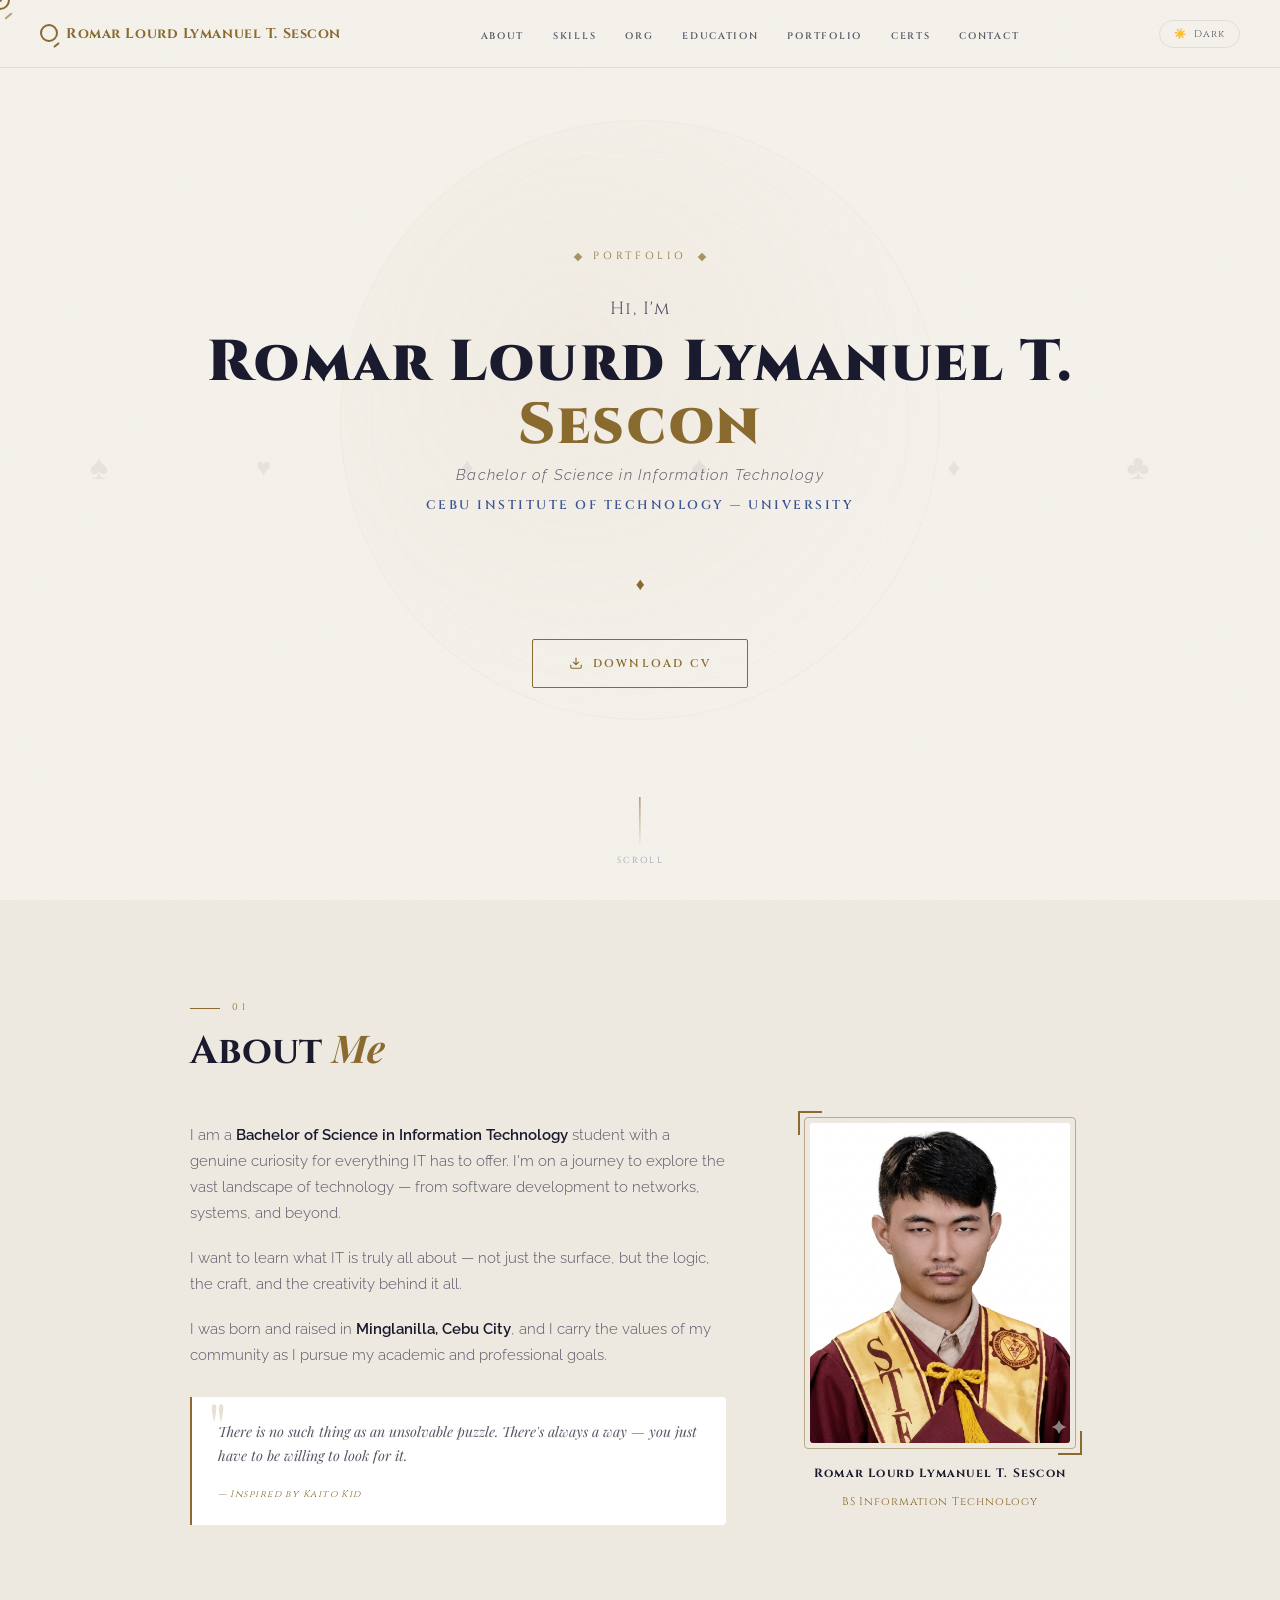
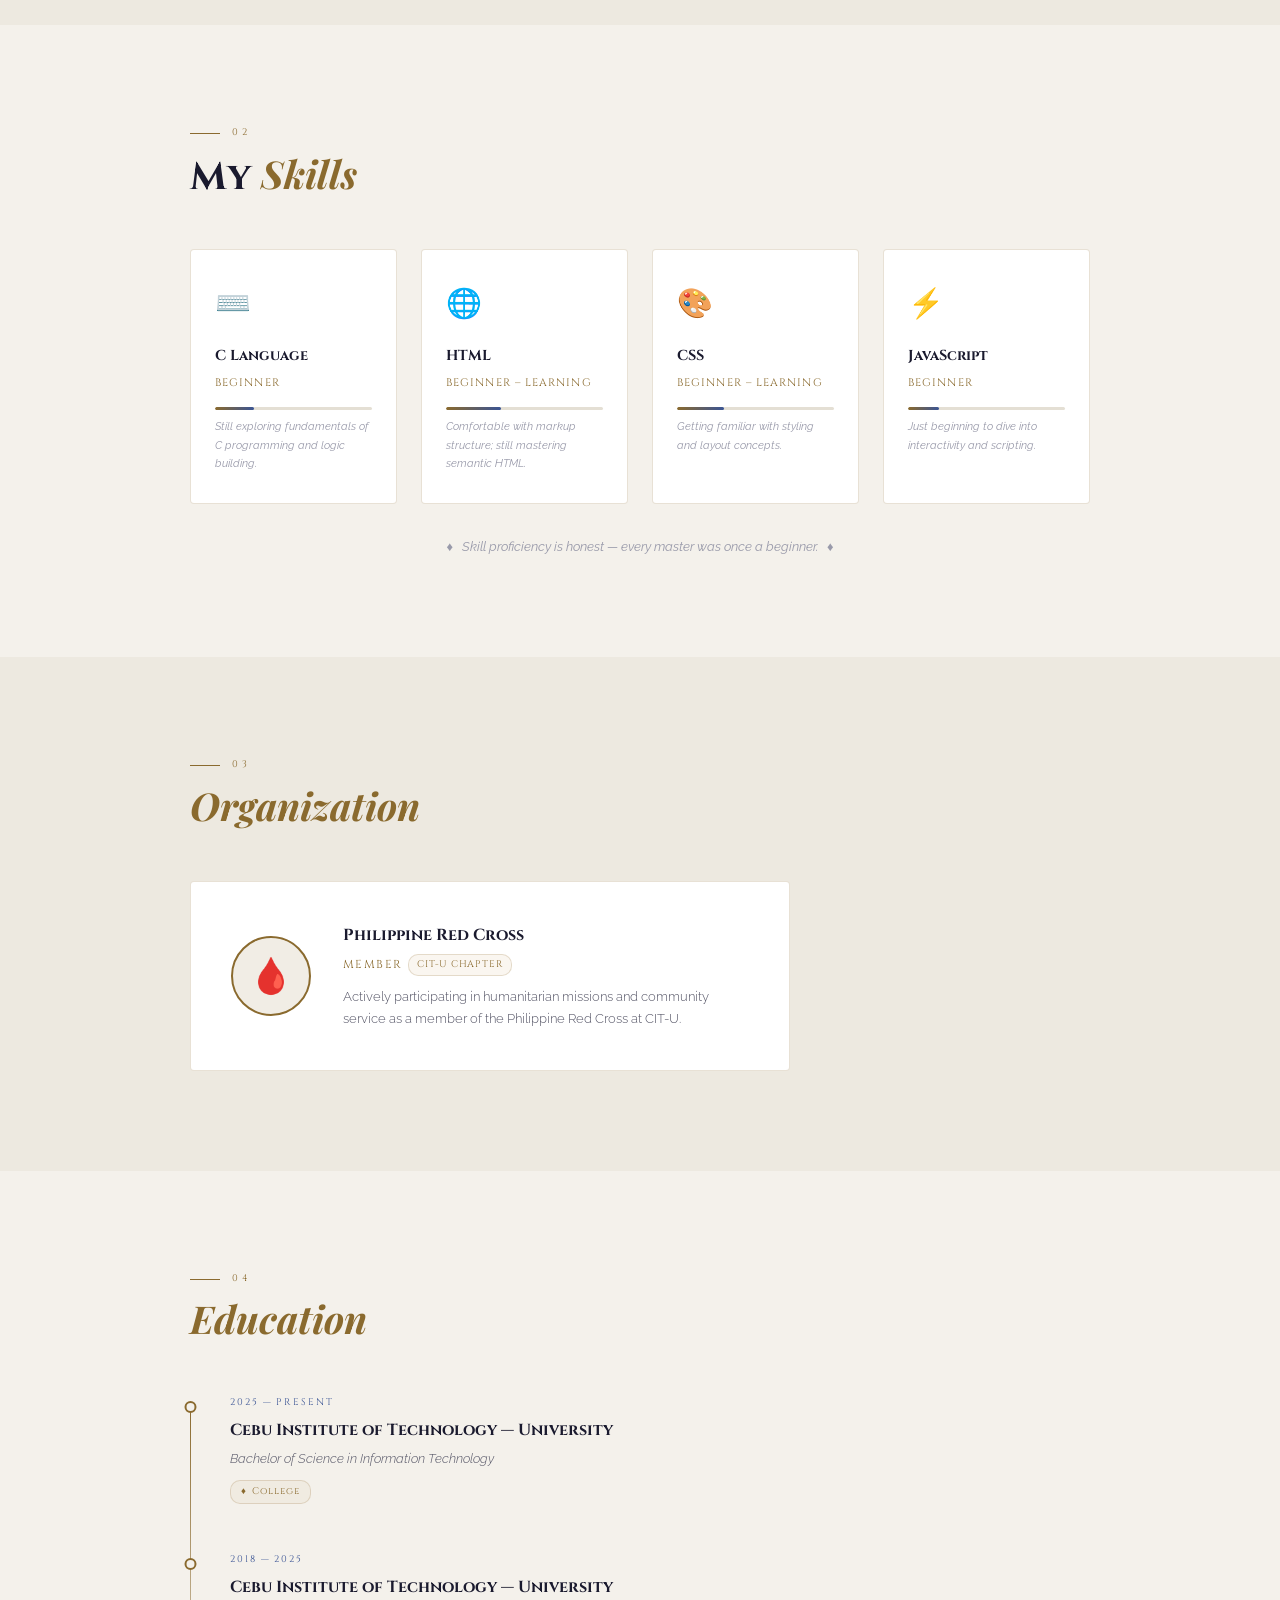
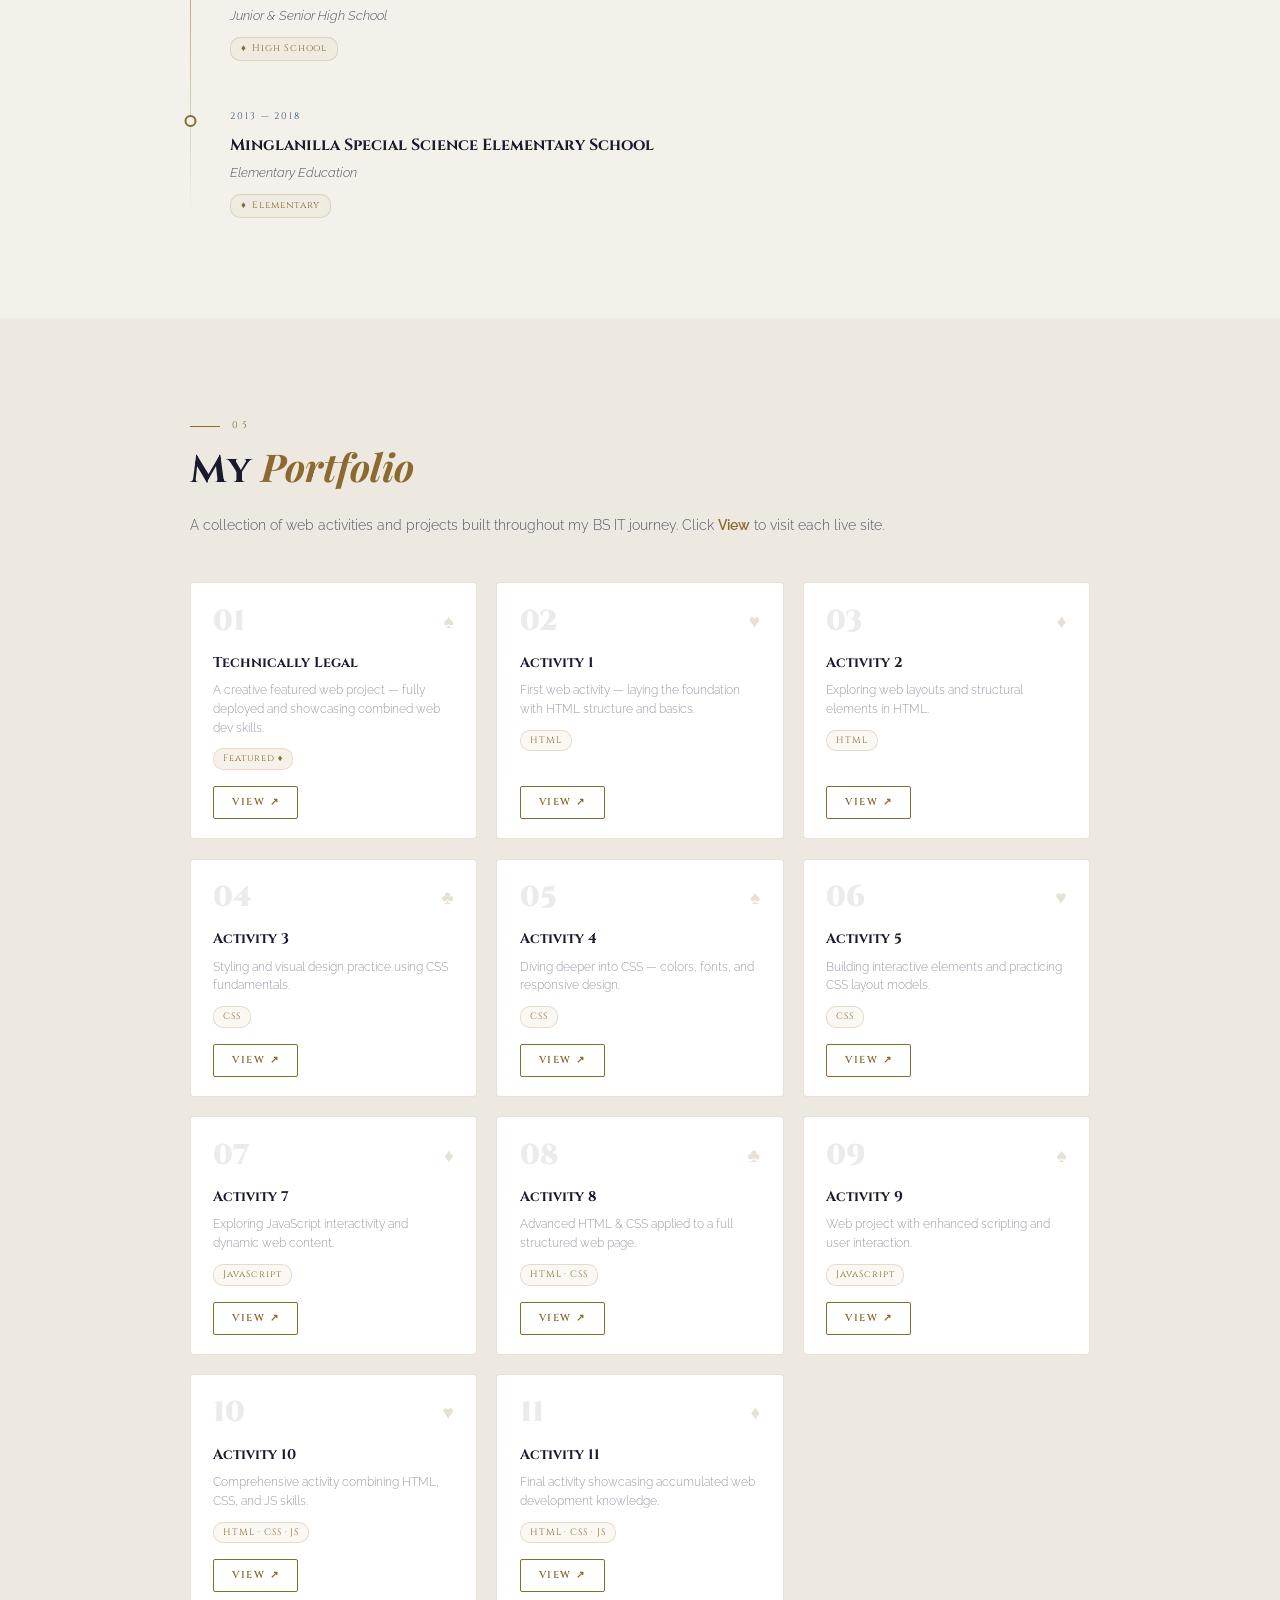
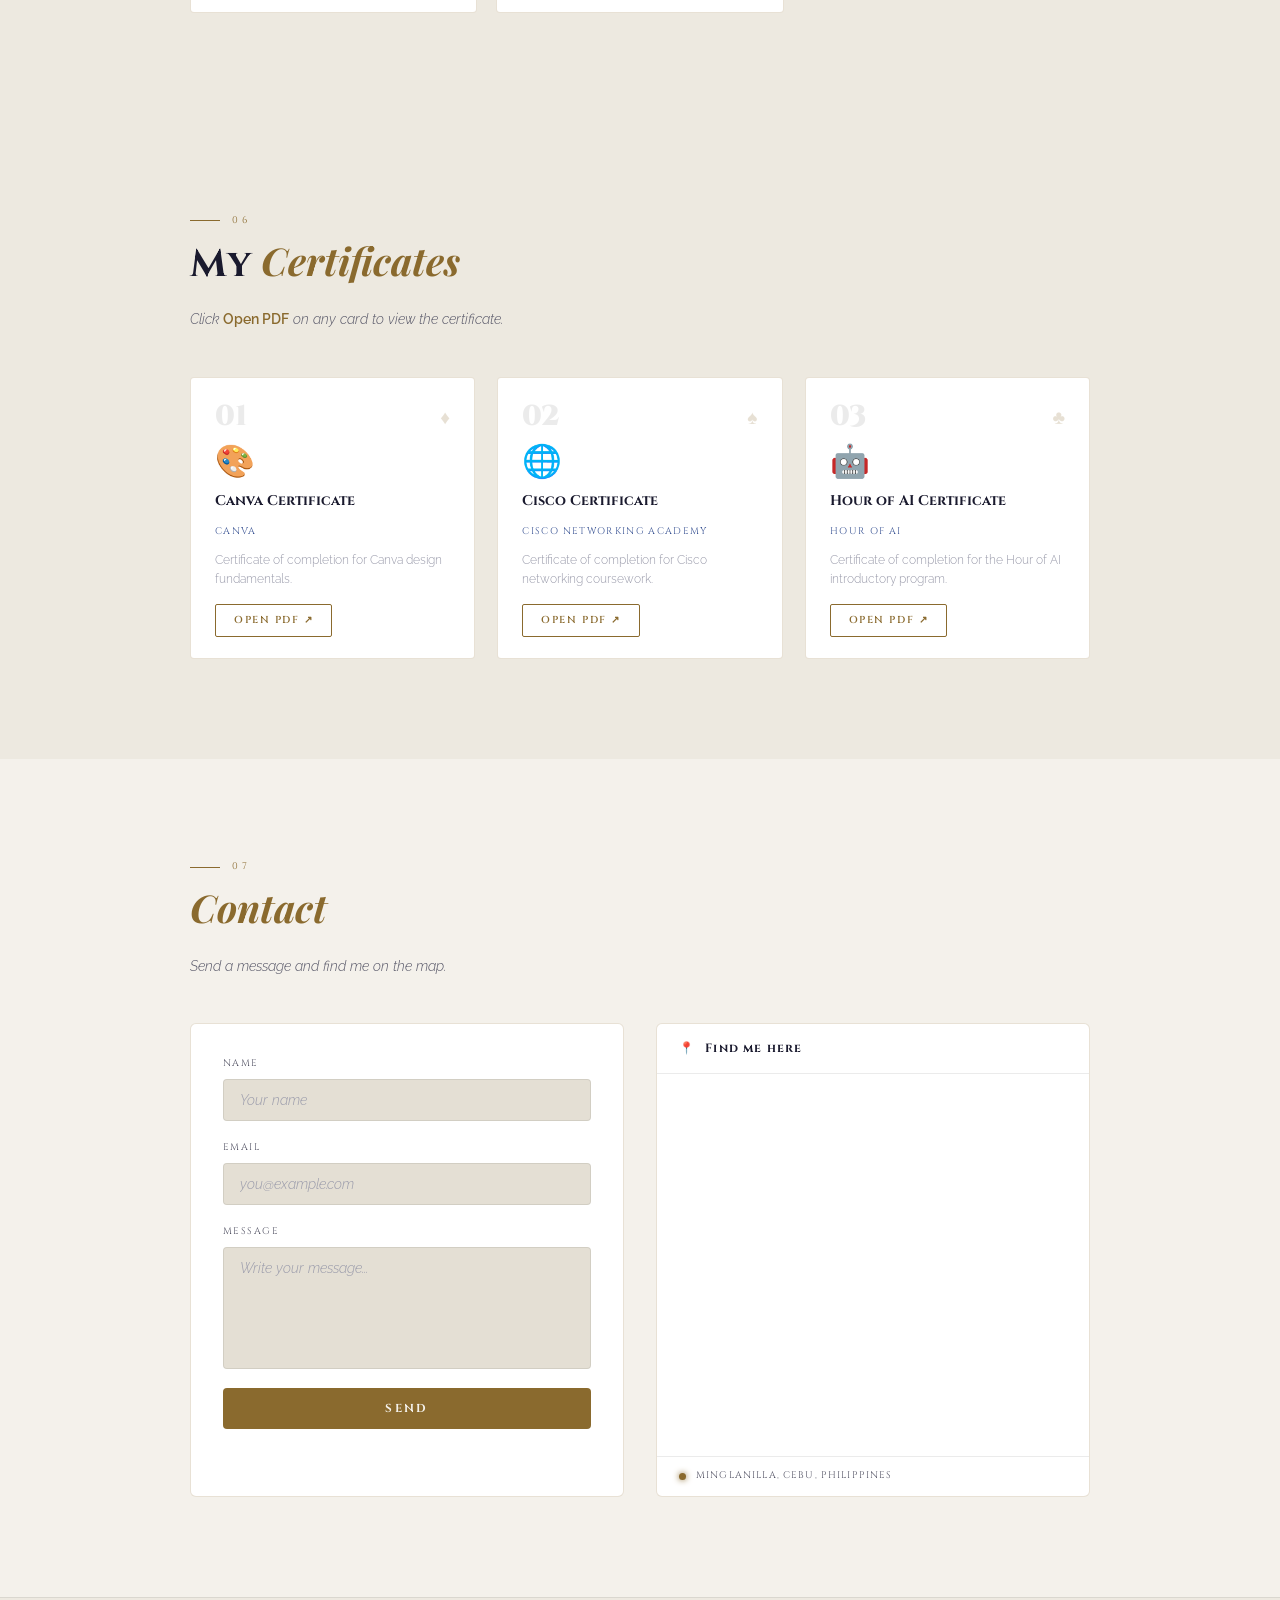
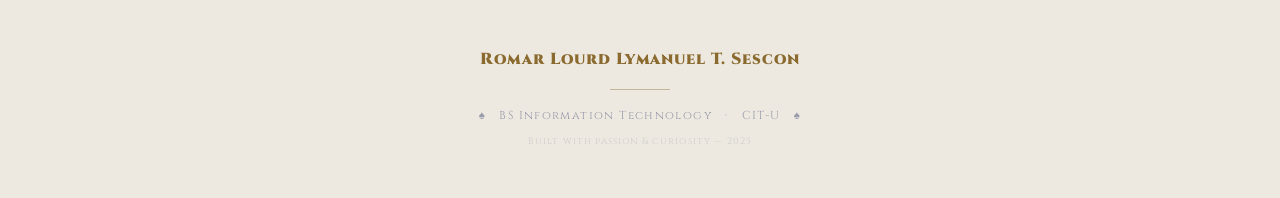
==== commit 978ba59a: "cert additional" ====
--- a/index.html
+++ b/index.html
@@ -14,19 +14,15 @@
   <div id="cursor-dot"></div>
   <div id="progress-bar"></div>
 
-  <!-- ═══════════════════════════════
-       NAV
-  ═══════════════════════════════ -->
+  <!-- NAV -->
   <nav>
     <a class="nav-logo" href="#hero">
       <span class="monocle"></span>
-      R.L.L.T. Sescon
+      Romar Lourd Lymanuel T. Sescon
     </a>
 
     <button class="hamburger" id="hamburger" aria-label="Toggle menu">
-      <span></span>
-      <span></span>
-      <span></span>
+      <span></span><span></span><span></span>
     </button>
 
     <ul class="nav-links" id="nav-links">
@@ -45,9 +41,7 @@
     </button>
   </nav>
 
-  <!-- ═══════════════════════════════
-       HERO
-  ═══════════════════════════════ -->
+  <!-- HERO -->
   <section id="hero">
     <div class="stars" id="stars"></div>
     <div class="moon-bg"></div>
@@ -80,15 +74,12 @@
     </div>
   </section>
 
-  <!-- ═══════════════════════════════
-       ABOUT
-  ═══════════════════════════════ -->
+  <!-- ABOUT -->
   <section id="about">
     <div class="container">
       <div class="section-label">01</div>
       <h2 class="section-title">About <em>Me</em></h2>
       <div class="about-layout">
-
         <div class="about-text reveal">
           <p>I am a <strong>Bachelor of Science in Information Technology</strong> student with a genuine curiosity for everything IT has to offer. I'm on a journey to explore the vast landscape of technology — from software development to networks, systems, and beyond.</p>
           <p>I want to learn what IT is truly all about — not just the surface, but the logic, the craft, and the creativity behind it all.</p>
@@ -98,7 +89,6 @@
             <cite>— Inspired by Kaito Kid</cite>
           </div>
         </div>
-
         <div class="about-photo-col reveal" style="transition-delay:.15s">
           <div class="photo-frame">
             <img src="face.png" alt="Romar Lourd Lymanuel T. Sescon" class="photo-img">
@@ -109,62 +99,50 @@
             <span>BS Information Technology</span>
           </div>
         </div>
-
-      </div>
-    </div>
-  </section>
-
-  <!-- ═══════════════════════════════
-       SKILLS
-  ═══════════════════════════════ -->
+      </div>
+    </div>
+  </section>
+
+  <!-- SKILLS -->
   <section id="skills">
     <div class="container">
       <div class="section-label">02</div>
       <h2 class="section-title">My <em>Skills</em></h2>
       <div class="skills-grid">
-
         <div class="skill-card reveal">
           <span class="skill-icon">⌨️</span>
           <div class="skill-name">C Language</div>
           <div class="skill-level-label">Beginner</div>
-          <div class="skill-bar"><div class="skill-fill" style="width:25%"></div></div>
+          <div class="skill-bar"><div class="skill-fill" style="--w:25%"></div></div>
           <div class="skill-note">Still exploring fundamentals of C programming and logic building.</div>
         </div>
-
         <div class="skill-card reveal" style="transition-delay:.1s">
           <span class="skill-icon">🌐</span>
           <div class="skill-name">HTML</div>
           <div class="skill-level-label">Beginner – Learning</div>
-          <div class="skill-bar"><div class="skill-fill" style="width:35%"></div></div>
+          <div class="skill-bar"><div class="skill-fill" style="--w:35%"></div></div>
           <div class="skill-note">Comfortable with markup structure; still mastering semantic HTML.</div>
         </div>
-
         <div class="skill-card reveal" style="transition-delay:.2s">
           <span class="skill-icon">🎨</span>
           <div class="skill-name">CSS</div>
           <div class="skill-level-label">Beginner – Learning</div>
-          <div class="skill-bar"><div class="skill-fill" style="width:30%"></div></div>
+          <div class="skill-bar"><div class="skill-fill" style="--w:30%"></div></div>
           <div class="skill-note">Getting familiar with styling and layout concepts.</div>
         </div>
-
         <div class="skill-card reveal" style="transition-delay:.3s">
           <span class="skill-icon">⚡</span>
           <div class="skill-name">JavaScript</div>
           <div class="skill-level-label">Beginner</div>
-          <div class="skill-bar"><div class="skill-fill" style="width:20%"></div></div>
+          <div class="skill-bar"><div class="skill-fill" style="--w:20%"></div></div>
           <div class="skill-note">Just beginning to dive into interactivity and scripting.</div>
         </div>
-
-      </div>
-      <p class="skills-disclaimer reveal">
-        ♦ &nbsp; Skill proficiency is honest — every master was once a beginner. &nbsp; ♦
-      </p>
-    </div>
-  </section>
-
-  <!-- ═══════════════════════════════
-       ORGANIZATION
-  ═══════════════════════════════ -->
+      </div>
+      <p class="skills-disclaimer reveal">♦ &nbsp; Skill proficiency is honest — every master was once a beginner. &nbsp; ♦</p>
+    </div>
+  </section>
+
+  <!-- ORGANIZATION -->
   <section id="organization">
     <div class="container">
       <div class="section-label">03</div>
@@ -183,15 +161,12 @@
     </div>
   </section>
 
-  <!-- ═══════════════════════════════
-       EDUCATION
-  ═══════════════════════════════ -->
+  <!-- EDUCATION -->
   <section id="education">
     <div class="container">
       <div class="section-label">04</div>
       <h2 class="section-title"><em>Education</em></h2>
       <div class="timeline">
-
         <div class="timeline-item">
           <div class="timeline-dot"></div>
           <div class="timeline-period">2025 — Present</div>
@@ -199,7 +174,6 @@
           <div class="timeline-degree">Bachelor of Science in Information Technology</div>
           <div class="timeline-badge"><span>♦</span> College</div>
         </div>
-
         <div class="timeline-item" style="transition-delay:.15s">
           <div class="timeline-dot"></div>
           <div class="timeline-period">2018 — 2025</div>
@@ -207,7 +181,6 @@
           <div class="timeline-degree">Junior &amp; Senior High School</div>
           <div class="timeline-badge"><span>♦</span> High School</div>
         </div>
-
         <div class="timeline-item" style="transition-delay:.3s">
           <div class="timeline-dot"></div>
           <div class="timeline-period">2013 — 2018</div>
@@ -215,27 +188,20 @@
           <div class="timeline-degree">Elementary Education</div>
           <div class="timeline-badge"><span>♦</span> Elementary</div>
         </div>
-
-      </div>
-    </div>
-  </section>
-
-  <!-- ═══════════════════════════════
-       PORTFOLIO
-  ═══════════════════════════════ -->
+      </div>
+    </div>
+  </section>
+
+  <!-- PORTFOLIO -->
   <section id="portfolio">
     <div class="container">
       <div class="section-label">05</div>
       <h2 class="section-title">My <em>Portfolio</em></h2>
       <p class="portfolio-sub reveal">A collection of web activities and projects built throughout my BS IT journey. Click <strong>View</strong> to visit each live site.</p>
-
       <div class="portfolio-grid">
 
-        <div class="project-card reveal" style="transition-delay:.0s">
-          <div class="project-header">
-            <span class="project-num">01</span>
-            <span class="project-suit">♠</span>
-          </div>
+        <div class="project-card reveal" style="transition-delay:.00s">
+          <div class="project-header"><span class="project-num">01</span><span class="project-suit">♠</span></div>
           <div class="project-body">
             <div class="project-title">Technically Legal</div>
             <div class="project-desc">A creative featured web project — fully deployed and showcasing combined web dev skills.</div>
@@ -245,10 +211,7 @@
         </div>
 
         <div class="project-card reveal" style="transition-delay:.05s">
-          <div class="project-header">
-            <span class="project-num">02</span>
-            <span class="project-suit">♥</span>
-          </div>
+          <div class="project-header"><span class="project-num">02</span><span class="project-suit">♥</span></div>
           <div class="project-body">
             <div class="project-title">Activity 1</div>
             <div class="project-desc">First web activity — laying the foundation with HTML structure and basics.</div>
@@ -257,11 +220,8 @@
           <a href="https://act1ses.vercel.app/" target="_blank" rel="noopener" class="project-btn">View ↗</a>
         </div>
 
-        <div class="project-card reveal" style="transition-delay:.1s">
-          <div class="project-header">
-            <span class="project-num">03</span>
-            <span class="project-suit">♦</span>
-          </div>
+        <div class="project-card reveal" style="transition-delay:.10s">
+          <div class="project-header"><span class="project-num">03</span><span class="project-suit">♦</span></div>
           <div class="project-body">
             <div class="project-title">Activity 2</div>
             <div class="project-desc">Exploring web layouts and structural elements in HTML.</div>
@@ -271,10 +231,7 @@
         </div>
 
         <div class="project-card reveal" style="transition-delay:.15s">
-          <div class="project-header">
-            <span class="project-num">04</span>
-            <span class="project-suit">♣</span>
-          </div>
+          <div class="project-header"><span class="project-num">04</span><span class="project-suit">♣</span></div>
           <div class="project-body">
             <div class="project-title">Activity 3</div>
             <div class="project-desc">Styling and visual design practice using CSS fundamentals.</div>
@@ -283,11 +240,8 @@
           <a href="https://act3ses.vercel.app/" target="_blank" rel="noopener" class="project-btn">View ↗</a>
         </div>
 
-        <div class="project-card reveal" style="transition-delay:.2s">
-          <div class="project-header">
-            <span class="project-num">05</span>
-            <span class="project-suit">♠</span>
-          </div>
+        <div class="project-card reveal" style="transition-delay:.20s">
+          <div class="project-header"><span class="project-num">05</span><span class="project-suit">♠</span></div>
           <div class="project-body">
             <div class="project-title">Activity 4</div>
             <div class="project-desc">Diving deeper into CSS — colors, fonts, and responsive design.</div>
@@ -297,10 +251,7 @@
         </div>
 
         <div class="project-card reveal" style="transition-delay:.25s">
-          <div class="project-header">
-            <span class="project-num">06</span>
-            <span class="project-suit">♥</span>
-          </div>
+          <div class="project-header"><span class="project-num">06</span><span class="project-suit">♥</span></div>
           <div class="project-body">
             <div class="project-title">Activity 5</div>
             <div class="project-desc">Building interactive elements and practicing CSS layout models.</div>
@@ -309,11 +260,8 @@
           <a href="https://act5sesc.vercel.app/" target="_blank" rel="noopener" class="project-btn">View ↗</a>
         </div>
 
-        <div class="project-card reveal" style="transition-delay:.3s">
-          <div class="project-header">
-            <span class="project-num">07</span>
-            <span class="project-suit">♦</span>
-          </div>
+        <div class="project-card reveal" style="transition-delay:.30s">
+          <div class="project-header"><span class="project-num">07</span><span class="project-suit">♦</span></div>
           <div class="project-body">
             <div class="project-title">Activity 7</div>
             <div class="project-desc">Exploring JavaScript interactivity and dynamic web content.</div>
@@ -323,10 +271,7 @@
         </div>
 
         <div class="project-card reveal" style="transition-delay:.35s">
-          <div class="project-header">
-            <span class="project-num">08</span>
-            <span class="project-suit">♣</span>
-          </div>
+          <div class="project-header"><span class="project-num">08</span><span class="project-suit">♣</span></div>
           <div class="project-body">
             <div class="project-title">Activity 8</div>
             <div class="project-desc">Advanced HTML &amp; CSS applied to a full structured web page.</div>
@@ -335,11 +280,8 @@
           <a href="https://act8ses.vercel.app/" target="_blank" rel="noopener" class="project-btn">View ↗</a>
         </div>
 
-        <div class="project-card reveal" style="transition-delay:.4s">
-          <div class="project-header">
-            <span class="project-num">09</span>
-            <span class="project-suit">♠</span>
-          </div>
+        <div class="project-card reveal" style="transition-delay:.40s">
+          <div class="project-header"><span class="project-num">09</span><span class="project-suit">♠</span></div>
           <div class="project-body">
             <div class="project-title">Activity 9</div>
             <div class="project-desc">Web project with enhanced scripting and user interaction.</div>
@@ -349,10 +291,7 @@
         </div>
 
         <div class="project-card reveal" style="transition-delay:.45s">
-          <div class="project-header">
-            <span class="project-num">10</span>
-            <span class="project-suit">♥</span>
-          </div>
+          <div class="project-header"><span class="project-num">10</span><span class="project-suit">♥</span></div>
           <div class="project-body">
             <div class="project-title">Activity 10</div>
             <div class="project-desc">Comprehensive activity combining HTML, CSS, and JS skills.</div>
@@ -361,11 +300,8 @@
           <a href="https://act10ses.vercel.app/" target="_blank" rel="noopener" class="project-btn">View ↗</a>
         </div>
 
-        <div class="project-card reveal" style="transition-delay:.5s">
-          <div class="project-header">
-            <span class="project-num">11</span>
-            <span class="project-suit">♦</span>
-          </div>
+        <div class="project-card reveal" style="transition-delay:.50s">
+          <div class="project-header"><span class="project-num">11</span><span class="project-suit">♦</span></div>
           <div class="project-body">
             <div class="project-title">Activity 11</div>
             <div class="project-desc">Final activity showcasing accumulated web development knowledge.</div>
@@ -378,124 +314,108 @@
     </div>
   </section>
 
-  <!-- ═══════════════════════════════
-       CERTIFICATES
-  ═══════════════════════════════ -->
+  <!-- CERTIFICATES -->
   <section id="certificates">
     <div class="container">
       <div class="section-label">06</div>
       <h2 class="section-title">My <em>Certificates</em></h2>
-      <p class="portfolio-sub reveal">Click any certificate card to open and view the full PDF.</p>
+      <p class="certs-sub reveal">Click <strong>Open PDF</strong> on any card to view the certificate.</p>
 
       <div class="cert-grid">
 
-        <a href="canva_certificate.pdf" target="_blank" rel="noopener" class="cert-card reveal">
+        <div class="cert-card reveal">
+          <div class="cert-card-top">
+            <span class="cert-num">01</span>
+            <span class="cert-watermark">♦</span>
+          </div>
           <div class="cert-icon">🎨</div>
-          <div class="cert-body">
-            <div class="cert-title">Canva Certificate</div>
-            <div class="cert-issuer">Canva</div>
-            <div class="cert-desc">Certificate of completion for Canva design fundamentals.</div>
-          </div>
-          <div class="cert-action">
-            <span class="cert-btn">Open PDF ↗</span>
-          </div>
-          <div class="cert-suit">♦</div>
-        </a>
-
-        <a href="cisco_certificate.pdf" target="_blank" rel="noopener" class="cert-card reveal" style="transition-delay:.1s">
+          <div class="cert-title">Canva Certificate</div>
+          <div class="cert-issuer">Canva</div>
+          <div class="cert-desc">Certificate of completion for Canva design fundamentals.</div>
+          <a href="canva_certificate.pdf" target="_blank" rel="noopener" class="cert-btn">Open PDF ↗</a>
+        </div>
+
+        <div class="cert-card reveal" style="transition-delay:.1s">
+          <div class="cert-card-top">
+            <span class="cert-num">02</span>
+            <span class="cert-watermark">♠</span>
+          </div>
           <div class="cert-icon">🌐</div>
-          <div class="cert-body">
-            <div class="cert-title">Cisco Certificate</div>
-            <div class="cert-issuer">Cisco Networking Academy</div>
-            <div class="cert-desc">Certificate of completion for Cisco networking coursework.</div>
-          </div>
-          <div class="cert-action">
-            <span class="cert-btn">Open PDF ↗</span>
-          </div>
-          <div class="cert-suit">♠</div>
-        </a>
-
-        <a href="HourOfAi_certificatee.pdf" target="_blank" rel="noopener" class="cert-card reveal" style="transition-delay:.2s">
+          <div class="cert-title">Cisco Certificate</div>
+          <div class="cert-issuer">Cisco Networking Academy</div>
+          <div class="cert-desc">Certificate of completion for Cisco networking coursework.</div>
+          <a href="cisco_certificate.pdf" target="_blank" rel="noopener" class="cert-btn">Open PDF ↗</a>
+        </div>
+
+        <div class="cert-card reveal" style="transition-delay:.2s">
+          <div class="cert-card-top">
+            <span class="cert-num">03</span>
+            <span class="cert-watermark">♣</span>
+          </div>
           <div class="cert-icon">🤖</div>
-          <div class="cert-body">
-            <div class="cert-title">Hour of AI Certificate</div>
-            <div class="cert-issuer">Hour of AI</div>
-            <div class="cert-desc">Certificate of completion for the Hour of AI introductory program.</div>
-          </div>
-          <div class="cert-action">
-            <span class="cert-btn">Open PDF ↗</span>
-          </div>
-          <div class="cert-suit">♣</div>
-        </a>
-
-      </div>
-    </div>
-  </section>
-
-  <!-- ═══════════════════════════════
-       CONTACTS
-  ═══════════════════════════════ -->
+          <div class="cert-title">Hour of AI Certificate</div>
+          <div class="cert-issuer">Hour of AI</div>
+          <div class="cert-desc">Certificate of completion for the Hour of AI introductory program.</div>
+          <a href="HourOfAi_certificatee.pdf" target="_blank" rel="noopener" class="cert-btn">Open PDF ↗</a>
+        </div>
+
+      </div>
+    </div>
+  </section>
+
+  <!-- CONTACTS -->
   <section id="contacts">
     <div class="container">
       <div class="section-label">07</div>
-      <h2 class="section-title"><em>Contacts</em></h2>
-      <div class="contacts-grid">
-
-        <div class="contact-card reveal">
-          <div class="contact-icon">🎓</div>
-          <div class="contact-content">
-            <strong>Degree</strong>
-            <span>BS Information Technology</span>
-          </div>
-        </div>
-
-        <div class="contact-card reveal" style="transition-delay:.08s">
-          <div class="contact-icon">🏫</div>
-          <div class="contact-content">
-            <strong>University</strong>
-            <span>CIT-U, Cebu City</span>
-          </div>
-        </div>
-
-        <div class="contact-card reveal" style="transition-delay:.16s">
-          <div class="contact-icon">📍</div>
-          <div class="contact-content">
-            <strong>Hometown</strong>
-            <span>Minglanilla, Cebu City</span>
-          </div>
-        </div>
-
-        <div class="contact-card reveal" style="transition-delay:.24s">
-          <div class="contact-icon">✉️</div>
-          <div class="contact-content">
-            <strong>Email</strong>
-            <span>your.email@example.com</span>
-          </div>
-        </div>
-
-        <div class="contact-card reveal" style="transition-delay:.32s">
-          <div class="contact-icon">📱</div>
-          <div class="contact-content">
-            <strong>Phone / Messenger</strong>
-            <span>+63 XXX XXX XXXX</span>
-          </div>
-        </div>
-
-        <div class="contact-card reveal" style="transition-delay:.4s">
-          <div class="contact-icon">🐙</div>
-          <div class="contact-content">
-            <strong>GitHub</strong>
-            <span>github.com/yourusername</span>
-          </div>
-        </div>
-
-      </div>
-    </div>
-  </section>
-
-  <!-- ═══════════════════════════════
-       FOOTER
-  ═══════════════════════════════ -->
+      <h2 class="section-title"><em>Contact</em></h2>
+      <p class="contact-intro reveal">Send a message and find me on the map.</p>
+
+      <div class="contact-layout reveal">
+
+        <!-- Form -->
+        <div class="contact-form-card">
+          <div class="form-group">
+            <label for="c-name">Name</label>
+            <input type="text" id="c-name" placeholder="Your name">
+          </div>
+          <div class="form-group">
+            <label for="c-email">Email</label>
+            <input type="email" id="c-email" placeholder="you@example.com">
+          </div>
+          <div class="form-group">
+            <label for="c-msg">Message</label>
+            <textarea id="c-msg" rows="6" placeholder="Write your message..."></textarea>
+          </div>
+          <button class="btn-send" id="btn-send">Send</button>
+          <p class="send-feedback" id="send-feedback"></p>
+        </div>
+
+        <!-- Map -->
+        <div class="contact-map-card">
+          <div class="map-header">
+            <span>📍</span>
+            <strong>Find me here</strong>
+          </div>
+          <div class="map-wrapper">
+            <iframe
+              title="Minglanilla, Cebu"
+              src="https://www.google.com/maps/embed?pb=!1m18!1m12!1m3!1d62893.78639045498!2d123.76506!3d10.2425!2m3!1f0!2f0!3f0!3m2!1i1024!2i768!4f13.1!3m3!1m2!1s0x33a999e5b4e42f8f%3A0xb7c3d8b7e4c0a0a1!2sMinglanilla%2C%20Cebu!5e0!3m2!1sen!2sph!4v1700000000000!5m2!1sen!2sph"
+              allowfullscreen=""
+              loading="lazy"
+              referrerpolicy="no-referrer-when-downgrade">
+            </iframe>
+          </div>
+          <div class="map-label">
+            <span class="map-dot"></span>
+            Minglanilla, Cebu, Philippines
+          </div>
+        </div>
+
+      </div>
+    </div>
+  </section>
+
+  <!-- FOOTER -->
   <footer>
     <div class="footer-logo">Romar Lourd Lymanuel T. Sescon</div>
     <div class="footer-divider"></div>
@@ -505,4 +425,4 @@
 
   <script src="script.js"></script>
 </body>
-</html>+</html>
--- a/style.css
+++ b/style.css
@@ -120,29 +120,33 @@
   display: flex;
   align-items: center;
   justify-content: space-between;
-  padding: 0 3rem;
+  padding: 0 2.5rem;
   height: 68px;
   background: rgba(10,10,16,0.88);
   backdrop-filter: blur(18px);
   border-bottom: 1px solid var(--border);
   transition: background .4s;
+  gap: 1.5rem;
 }
 [data-theme="light"] nav { background: rgba(244,241,235,0.9); }
 
 .nav-logo {
   font-family: 'Cinzel', serif;
-  font-size: 1rem;
+  font-size: clamp(.65rem, 1.1vw, .88rem);
   font-weight: 700;
   color: var(--accent);
-  letter-spacing: .1em;
+  letter-spacing: .04em;
   text-decoration: none;
-  display: flex; align-items: center; gap: 10px;
+  display: flex; align-items: center; gap: 8px;
   cursor: none;
-  flex-shrink: 0;
+  flex-shrink: 1;
+  white-space: nowrap;
+  overflow: visible;
+  min-width: 0;
 }
 .nav-logo .monocle {
   display: inline-block;
-  width: 20px; height: 20px;
+  width: 18px; height: 18px;
   border: 2.5px solid var(--accent);
   border-radius: 50%;
   position: relative;
@@ -151,20 +155,20 @@
 .nav-logo .monocle::after {
   content: '';
   position: absolute;
-  bottom: -7px; right: -4px;
-  width: 8px; height: 2.5px;
+  bottom: -6px; right: -4px;
+  width: 7px; height: 2px;
   background: var(--accent);
   transform: rotate(-40deg);
   border-radius: 2px;
 }
 
 .nav-links {
-  display: flex; align-items: center; gap: 2rem;
+  display: flex; align-items: center; gap: 1.8rem;
   list-style: none;
 }
 .nav-links a {
   font-family: 'Cinzel', serif;
-  font-size: .63rem;
+  font-size: .6rem;
   font-weight: 600;
   letter-spacing: .18em;
   text-transform: uppercase;
@@ -173,6 +177,7 @@
   transition: color .3s;
   position: relative;
   cursor: none;
+  white-space: nowrap;
 }
 .nav-links a::after {
   content: '';
@@ -194,16 +199,17 @@
   padding: 6px 14px;
   color: var(--text-muted);
   font-family: 'Cinzel', serif;
-  font-size: .65rem;
+  font-size: .62rem;
   letter-spacing: .1em;
   cursor: none;
   transition: all .3s;
   display: flex; align-items: center; gap: 7px;
   flex-shrink: 0;
+  white-space: nowrap;
 }
 #theme-toggle:hover { border-color: var(--accent); color: var(--accent); }
 
-/* ── Hamburger (mobile only) ── */
+/* Hamburger */
 .hamburger {
   display: none;
   flex-direction: column;
@@ -384,20 +390,14 @@
    ABOUT
 ════════════════════════════════════════ */
 #about { background:var(--surface); }
-
 .about-layout {
   display:grid;
   grid-template-columns:1fr 300px;
   gap:4rem;
   align-items:start;
 }
-
-.about-text p {
-  color:var(--text-muted); font-weight:300;
-  margin-bottom:1.2rem; font-size:.95rem;
-}
+.about-text p { color:var(--text-muted); font-weight:300; margin-bottom:1.2rem; font-size:.95rem; }
 .about-text p strong { color:var(--text); font-weight:600; }
-
 .quote-card {
   border-left:2px solid var(--accent); padding:1.4rem 1.6rem;
   background:var(--card); border-radius:0 4px 4px 0;
@@ -409,28 +409,13 @@
   font-family:'Playfair Display',serif; font-size:4rem;
   color:var(--accent); opacity:.2; line-height:1;
 }
-.quote-card p {
-  font-family:'Playfair Display',serif; font-style:italic;
-  font-size:.88rem; color:var(--text-muted); line-height:1.7;
-}
-.quote-card cite {
-  display:block; margin-top:.8rem;
-  font-family:'Cinzel',serif; font-size:.6rem;
-  letter-spacing:.15em; color:var(--accent);
-}
-
-.about-photo-col {
-  display:flex; flex-direction:column; align-items:center; gap:1.2rem;
-}
-
-.photo-frame {
-  position:relative;
-  width:260px; height:320px; flex-shrink:0;
-}
+.quote-card p { font-family:'Playfair Display',serif; font-style:italic; font-size:.88rem; color:var(--text-muted); line-height:1.7; }
+.quote-card cite { display:block; margin-top:.8rem; font-family:'Cinzel',serif; font-size:.6rem; letter-spacing:.15em; color:var(--accent); }
+.about-photo-col { display:flex; flex-direction:column; align-items:center; gap:1.2rem; }
+.photo-frame { position:relative; width:260px; height:320px; flex-shrink:0; }
 .photo-frame::before {
   content:''; position:absolute; inset:-6px;
-  border:1.5px solid var(--accent); border-radius:4px; opacity:.5;
-  pointer-events:none;
+  border:1.5px solid var(--accent); border-radius:4px; opacity:.5; pointer-events:none;
 }
 .photo-frame::after {
   content:''; position:absolute;
@@ -454,36 +439,15 @@
   filter:grayscale(15%); transition:filter .4s;
 }
 .photo-img:hover { filter:grayscale(0%); }
-
-.photo-placeholder {
-  width:100%; height:100%;
-  background:var(--card);
-  border:1.5px dashed var(--card-border);
-  border-radius:3px;
-  display:flex; flex-direction:column;
-  align-items:center; justify-content:center;
-  gap:.6rem; color:var(--text-dim);
-  font-family:'Cinzel',serif; font-size:.58rem;
-  letter-spacing:.08em; text-align:center; padding:1rem;
-  line-height:1.6;
-}
-.photo-placeholder .ph-icon { font-size:2.5rem; opacity:.3; }
-
 .photo-caption { text-align:center; }
-.photo-caption strong {
-  display:block; font-family:'Cinzel',serif;
-  font-size:.75rem; letter-spacing:.1em;
-  color:var(--text); margin-bottom:.2rem;
-}
+.photo-caption strong { display:block; font-family:'Cinzel',serif; font-size:.75rem; letter-spacing:.1em; color:var(--text); margin-bottom:.2rem; }
 .photo-caption span { font-size:.7rem; color:var(--accent); font-family:'Cinzel',serif; letter-spacing:.08em; }
 
 /* ════════════════════════════════════════
    SKILLS
 ════════════════════════════════════════ */
 #skills { background:var(--bg); }
-
 .skills-grid { display:grid; grid-template-columns:repeat(auto-fit,minmax(200px,1fr)); gap:1.5rem; }
-
 .skill-card {
   background:var(--card); border:1px solid var(--card-border);
   border-radius:4px; padding:1.8rem 1.5rem;
@@ -497,13 +461,13 @@
   opacity:0; transition:opacity .3s;
 }
 .skill-card:hover::before { opacity:1; }
-
 .skill-icon { font-size:1.8rem; margin-bottom:1rem; display:block; }
 .skill-name { font-family:'Cinzel',serif; font-size:.9rem; font-weight:700; color:var(--text); margin-bottom:.4rem; }
 .skill-level-label { font-size:.68rem; color:var(--accent); font-family:'Cinzel',serif; letter-spacing:.1em; text-transform:uppercase; margin-bottom:.9rem; }
 .skill-bar { height:3px; background:var(--surface2); border-radius:2px; overflow:hidden; margin-bottom:.5rem; }
 .skill-fill {
   height:100%;
+  width: var(--w, 0%);
   background:linear-gradient(90deg,var(--accent),var(--accent2));
   border-radius:2px;
   transform:scaleX(0); transform-origin:left;
@@ -517,7 +481,6 @@
    ORGANIZATION
 ════════════════════════════════════════ */
 #organization { background:var(--surface); }
-
 .org-card {
   display:flex; gap:2rem; align-items:center;
   background:var(--card); border:1px solid var(--card-border);
@@ -548,7 +511,6 @@
    EDUCATION
 ════════════════════════════════════════ */
 #education { background:var(--bg); }
-
 .timeline { position:relative; padding-left:2.5rem; }
 .timeline::before {
   content:''; position:absolute; left:0; top:8px; bottom:0; width:1px;
@@ -580,165 +542,96 @@
 }
 
 /* ════════════════════════════════════════
-   PORTFOLIO  ← NEW
+   PORTFOLIO
 ════════════════════════════════════════ */
 #portfolio { background:var(--surface); }
-
 .portfolio-sub {
-  font-size:.9rem;
-  color:var(--text-muted);
-  font-weight:300;
-  margin-top:-1.8rem;
-  margin-bottom:2.8rem;
+  font-size:.9rem; color:var(--text-muted); font-weight:300;
+  margin-top:-1.8rem; margin-bottom:2.8rem;
 }
 .portfolio-sub strong { color:var(--accent); font-weight:600; }
-
 .portfolio-grid {
   display:grid;
   grid-template-columns:repeat(auto-fill, minmax(270px, 1fr));
   gap:1.2rem;
 }
-
 .project-card {
+  background:var(--card); border:1px solid var(--card-border);
+  border-radius:4px; padding:1.4rem 1.4rem 1.2rem;
+  display:flex; flex-direction:column; gap:.8rem;
+  position:relative; overflow:hidden;
+  transition:border-color .3s, transform .3s, box-shadow .3s;
+}
+.project-card::before {
+  content:''; position:absolute; top:0; left:0; right:0; height:2px;
+  background:linear-gradient(90deg,transparent,var(--accent),transparent);
+  opacity:0; transition:opacity .3s;
+}
+.project-card:hover { border-color:var(--accent); transform:translateY(-4px); box-shadow:0 12px 32px rgba(200,169,110,.07); }
+.project-card:hover::before { opacity:1; }
+.project-header { display:flex; align-items:center; justify-content:space-between; }
+.project-num {
+  font-family:'Cinzel',serif; font-size:1.8rem; font-weight:900;
+  color:var(--border); line-height:1; transition:color .3s;
+}
+.project-card:hover .project-num { color:var(--accent); }
+.project-suit { font-family:serif; font-size:1.2rem; color:var(--accent); opacity:.2; transition:opacity .3s; }
+.project-card:hover .project-suit { opacity:.6; }
+.project-body { flex:1; display:flex; flex-direction:column; gap:.4rem; }
+.project-title { font-family:'Cinzel',serif; font-size:.88rem; font-weight:700; color:var(--text); transition:color .3s; }
+.project-card:hover .project-title { color:var(--accent); }
+.project-desc { font-size:.75rem; color:var(--text-dim); font-weight:300; line-height:1.55; }
+.project-tag {
+  display:inline-block; margin-top:.3rem; padding:2px 9px;
+  background:rgba(200,169,110,.08); border:1px solid var(--card-border);
+  border-radius:10px; font-size:.58rem; font-family:'Cinzel',serif;
+  letter-spacing:.1em; color:var(--accent); width:fit-content;
+}
+.featured-tag { background:rgba(200,169,110,.15); border-color:rgba(200,169,110,.3); }
+.project-btn {
+  display:inline-flex; align-items:center; gap:6px; align-self:flex-start;
+  padding:7px 18px; border:1.5px solid var(--accent);
+  color:var(--accent); font-family:'Cinzel',serif; font-size:.63rem;
+  font-weight:600; letter-spacing:.15em; text-transform:uppercase;
+  text-decoration:none; border-radius:2px; transition:all .3s;
+  position:relative; overflow:hidden; cursor:none; background:transparent; margin-top:.2rem;
+}
+.project-btn::before {
+  content:''; position:absolute; inset:0;
+  background:var(--accent); transform:scaleX(0);
+  transform-origin:left; transition:transform .3s ease; z-index:-1;
+}
+.project-btn:hover { color:var(--bg); }
+.project-btn:hover::before { transform:scaleX(1); }
+
+/* ════════════════════════════════════════
+   CERTIFICATES
+════════════════════════════════════════ */
+#certificates { background:var(--surface); }
+
+.certs-sub {
+  font-size:.9rem; color:var(--text-muted); font-weight:300;
+  font-style:italic; margin-top:-1.8rem; margin-bottom:2.8rem;
+}
+.certs-sub strong { color:var(--accent); font-weight:600; font-style:normal; }
+
+.cert-grid {
+  display:grid;
+  grid-template-columns:repeat(auto-fill, minmax(260px,1fr));
+  gap:1.4rem;
+}
+
+.cert-card {
   background:var(--card);
   border:1px solid var(--card-border);
   border-radius:4px;
-  padding:1.4rem 1.4rem 1.2rem;
+  padding:1.5rem 1.5rem 1.3rem;
   display:flex;
   flex-direction:column;
-  gap:.8rem;
+  gap:.7rem;
   position:relative;
   overflow:hidden;
   transition:border-color .3s, transform .3s, box-shadow .3s;
-}
-.project-card::before {
-  content:'';
-  position:absolute; top:0; left:0; right:0; height:2px;
-  background:linear-gradient(90deg,transparent,var(--accent),transparent);
-  opacity:0; transition:opacity .3s;
-}
-.project-card:hover {
-  border-color:var(--accent);
-  transform:translateY(-4px);
-  box-shadow:0 12px 32px rgba(200,169,110,.07);
-}
-.project-card:hover::before { opacity:1; }
-
-.project-header {
-  display:flex;
-  align-items:center;
-  justify-content:space-between;
-}
-.project-num {
-  font-family:'Cinzel',serif;
-  font-size:1.8rem;
-  font-weight:900;
-  color:var(--border);
-  line-height:1;
-  transition:color .3s;
-}
-.project-card:hover .project-num { color:var(--accent); }
-.project-suit {
-  font-family:serif;
-  font-size:1.2rem;
-  color:var(--accent);
-  opacity:.2;
-  transition:opacity .3s;
-}
-.project-card:hover .project-suit { opacity:.6; }
-
-.project-body { flex:1; display:flex; flex-direction:column; gap:.4rem; }
-.project-title {
-  font-family:'Cinzel',serif;
-  font-size:.88rem;
-  font-weight:700;
-  color:var(--text);
-  transition:color .3s;
-}
-.project-card:hover .project-title { color:var(--accent); }
-.project-desc {
-  font-size:.75rem;
-  color:var(--text-dim);
-  font-weight:300;
-  line-height:1.55;
-}
-.project-tag {
-  display:inline-block;
-  margin-top:.3rem;
-  padding:2px 9px;
-  background:rgba(200,169,110,.08);
-  border:1px solid var(--card-border);
-  border-radius:10px;
-  font-size:.58rem;
-  font-family:'Cinzel',serif;
-  letter-spacing:.1em;
-  color:var(--accent);
-  width:fit-content;
-}
-.featured-tag {
-  background:rgba(200,169,110,.15);
-  border-color:rgba(200,169,110,.3);
-}
-
-.project-btn {
-  display:inline-flex;
-  align-items:center;
-  gap:6px;
-  align-self:flex-start;
-  padding:7px 18px;
-  border:1.5px solid var(--accent);
-  color:var(--accent);
-  font-family:'Cinzel',serif;
-  font-size:.63rem;
-  font-weight:600;
-  letter-spacing:.15em;
-  text-transform:uppercase;
-  text-decoration:none;
-  border-radius:2px;
-  transition:all .3s;
-  position:relative;
-  overflow:hidden;
-  cursor:none;
-  background:transparent;
-  margin-top:.2rem;
-}
-.project-btn::before {
-  content:'';
-  position:absolute; inset:0;
-  background:var(--accent);
-  transform:scaleX(0);
-  transform-origin:left;
-  transition:transform .3s ease;
-  z-index:-1;
-}
-.project-btn:hover { color:var(--bg); }
-.project-btn:hover::before { transform:scaleX(1); }
-
-/* ════════════════════════════════════════
-   CERTIFICATES  ← NEW
-════════════════════════════════════════ */
-#certificates { background:var(--bg); }
-
-.cert-grid {
-  display:grid;
-  grid-template-columns:repeat(auto-fill, minmax(270px, 1fr));
-  gap:1.4rem;
-}
-
-.cert-card {
-  display:flex;
-  flex-direction:column;
-  gap:.9rem;
-  background:var(--card);
-  border:1px solid var(--card-border);
-  border-radius:4px;
-  padding:1.6rem 1.5rem 1.3rem;
-  text-decoration:none;
-  color:inherit;
-  position:relative;
-  overflow:hidden;
-  transition:border-color .3s, transform .3s, box-shadow .3s;
-  cursor:none;
 }
 .cert-card::before {
   content:'';
@@ -753,117 +646,159 @@
 }
 .cert-card:hover::before { opacity:1; }
 
-/* Decorative suit watermark */
-.cert-suit {
-  position:absolute;
-  bottom:.8rem; right:1.1rem;
-  font-family:serif;
-  font-size:3.5rem;
-  color:var(--accent);
-  opacity:.05;
-  transition:opacity .3s;
-  line-height:1;
-  pointer-events:none;
-}
-.cert-card:hover .cert-suit { opacity:.12; }
-
-.cert-icon {
-  font-size:2rem;
-  line-height:1;
-}
-
-.cert-body {
-  flex:1;
+.cert-card-top {
+  display:flex; align-items:center; justify-content:space-between;
+}
+.cert-num {
+  font-family:'Cinzel',serif; font-size:1.8rem; font-weight:900;
+  color:var(--border); line-height:1; transition:color .3s;
+}
+.cert-card:hover .cert-num { color:var(--accent); }
+.cert-watermark {
+  font-family:serif; font-size:1.2rem;
+  color:var(--accent); opacity:.2; transition:opacity .3s;
+}
+.cert-card:hover .cert-watermark { opacity:.6; }
+
+.cert-icon { font-size:2rem; line-height:1; }
+
+.cert-title {
+  font-family:'Cinzel',serif; font-size:.88rem; font-weight:700;
+  color:var(--text); transition:color .3s;
+}
+.cert-card:hover .cert-title { color:var(--accent); }
+
+.cert-issuer {
+  font-family:'Cinzel',serif; font-size:.6rem; letter-spacing:.14em;
+  text-transform:uppercase; color:var(--accent2);
+}
+.cert-desc {
+  font-size:.75rem; color:var(--text-dim); font-weight:300;
+  line-height:1.55; flex:1;
+}
+
+.cert-btn {
+  display:inline-flex; align-items:center; gap:6px; align-self:flex-start;
+  margin-top:.3rem;
+  padding:7px 18px; border:1.5px solid var(--accent);
+  color:var(--accent); font-family:'Cinzel',serif; font-size:.63rem;
+  font-weight:600; letter-spacing:.15em; text-transform:uppercase;
+  text-decoration:none; border-radius:2px; transition:all .3s;
+  position:relative; overflow:hidden; cursor:none; background:transparent;
+}
+.cert-btn::before {
+  content:''; position:absolute; inset:0;
+  background:var(--accent); transform:scaleX(0);
+  transform-origin:left; transition:transform .3s ease; z-index:-1;
+}
+.cert-btn:hover { color:var(--bg); }
+.cert-btn:hover::before { transform:scaleX(1); }
+
+/* ════════════════════════════════════════
+   CONTACTS
+════════════════════════════════════════ */
+#contacts { background:var(--bg); }
+
+.contact-intro {
+  font-size:.9rem; color:var(--text-muted); font-weight:300;
+  font-style:italic; margin-top:-1.8rem; margin-bottom:2.8rem;
+}
+
+.contact-layout {
+  display:grid;
+  grid-template-columns:1fr 1fr;
+  gap:2rem;
+  align-items:stretch;
+}
+
+/* Form */
+.contact-form-card {
+  background:var(--card);
+  border:1px solid var(--card-border);
+  border-radius:6px;
+  padding:2rem;
   display:flex;
   flex-direction:column;
-  gap:.3rem;
-}
-.cert-title {
-  font-family:'Cinzel',serif;
-  font-size:.9rem;
-  font-weight:700;
+  gap:1.2rem;
+}
+.form-group { display:flex; flex-direction:column; gap:.4rem; }
+.form-group label {
+  font-family:'Cinzel',serif; font-size:.6rem;
+  letter-spacing:.15em; text-transform:uppercase; color:var(--text-muted);
+}
+.form-group input,
+.form-group textarea {
+  background:var(--surface2);
+  border:1px solid var(--border);
+  border-radius:4px;
+  padding:.75rem 1rem;
   color:var(--text);
-  transition:color .3s;
-}
-.cert-card:hover .cert-title { color:var(--accent); }
-
-.cert-issuer {
-  font-family:'Cinzel',serif;
-  font-size:.62rem;
-  letter-spacing:.12em;
-  text-transform:uppercase;
-  color:var(--accent2);
-}
-.cert-desc {
-  font-size:.75rem;
-  color:var(--text-dim);
+  font-family:'Raleway',sans-serif;
+  font-size:.85rem;
   font-weight:300;
-  line-height:1.5;
-  margin-top:.2rem;
-}
-
-.cert-action { margin-top:.3rem; }
-.cert-btn {
-  display:inline-flex;
-  align-items:center;
-  gap:6px;
-  padding:7px 18px;
-  border:1.5px solid var(--accent);
-  color:var(--accent);
-  font-family:'Cinzel',serif;
-  font-size:.63rem;
-  font-weight:600;
-  letter-spacing:.15em;
-  text-transform:uppercase;
-  border-radius:2px;
-  background:transparent;
-  transition:all .3s;
-  position:relative;
+  outline:none;
+  transition:border-color .3s, background .3s;
+  resize:none;
+  cursor:text;
+}
+.form-group input::placeholder,
+.form-group textarea::placeholder { color:var(--text-dim); font-style:italic; }
+.form-group input:focus,
+.form-group textarea:focus { border-color:var(--accent); background:var(--surface); }
+.btn-send {
+  width:100%; padding:13px;
+  background:var(--accent); color:var(--bg);
+  border:none; border-radius:4px;
+  font-family:'Cinzel',serif; font-size:.72rem;
+  font-weight:700; letter-spacing:.2em; text-transform:uppercase;
+  cursor:none; transition:background .3s, transform .2s;
+}
+.btn-send:hover { background:var(--accent3); transform:translateY(-2px); }
+.btn-send:active { transform:translateY(0); }
+.send-feedback {
+  font-family:'Cinzel',serif; font-size:.65rem;
+  letter-spacing:.08em; min-height:1rem; text-align:center;
+}
+.send-feedback.success { color:#6dbf8a; }
+.send-feedback.error   { color:#e07070; }
+
+/* Map */
+.contact-map-card {
+  background:var(--card);
+  border:1px solid var(--card-border);
+  border-radius:6px;
   overflow:hidden;
-}
-.cert-btn::before {
-  content:'';
-  position:absolute; inset:0;
-  background:var(--accent);
-  transform:scaleX(0);
-  transform-origin:left;
-  transition:transform .3s ease;
-  z-index:-1;
-}
-.cert-card:hover .cert-btn {
-  color:var(--bg);
-}
-.cert-card:hover .cert-btn::before { transform:scaleX(1); }
-
-/* ════════════════════════════════════════
-   CONTACTS
-════════════════════════════════════════ */
-#contacts { background:var(--bg); }
-
-.contacts-grid {
-  display:grid;
-  grid-template-columns:repeat(auto-fit,minmax(220px,1fr));
-  gap:1.2rem;
-}
-.contact-card {
-  display:flex; align-items:flex-start; gap:1rem;
-  padding:1.2rem 1.4rem; background:var(--card);
-  border:1px solid var(--card-border); border-radius:4px;
-  transition:border-color .3s, transform .3s;
-  cursor:none;
-}
-.contact-card:hover { border-color:var(--accent); transform:translateX(4px); }
-.contact-icon {
-  width:38px; height:38px; flex-shrink:0;
-  display:flex; align-items:center; justify-content:center;
-  background:var(--glow); border:1px solid var(--card-border);
-  border-radius:50%; font-size:1.1rem;
-}
-.contact-content strong {
-  display:block; font-family:'Cinzel',serif; font-size:.6rem;
-  letter-spacing:.1em; text-transform:uppercase; color:var(--accent); margin-bottom:3px;
-}
-.contact-content span { font-size:.82rem; color:var(--text-muted); font-weight:300; }
+  display:flex;
+  flex-direction:column;
+  min-height:420px;
+}
+.map-header {
+  padding:.9rem 1.4rem;
+  display:flex; align-items:center; gap:.6rem;
+  border-bottom:1px solid var(--border);
+  font-family:'Cinzel',serif; font-size:.75rem;
+  font-weight:700; letter-spacing:.1em; color:var(--text);
+}
+.map-wrapper { flex:1; min-height:320px; }
+.map-wrapper iframe {
+  width:100%; height:100%; min-height:320px;
+  display:block; border:0;
+  filter:grayscale(20%) contrast(1.05);
+  transition:filter .3s;
+}
+.map-wrapper:hover iframe { filter:grayscale(0%) contrast(1); }
+.map-label {
+  padding:.7rem 1.4rem;
+  border-top:1px solid var(--border);
+  display:flex; align-items:center; gap:.6rem;
+  font-family:'Cinzel',serif; font-size:.6rem;
+  letter-spacing:.12em; color:var(--text-muted); text-transform:uppercase;
+}
+.map-dot {
+  width:7px; height:7px;
+  background:var(--accent); border-radius:50%; flex-shrink:0;
+  box-shadow:0 0 6px var(--accent);
+}
 
 /* ════════════════════════════════════════
    FOOTER
@@ -872,10 +807,7 @@
   background:var(--surface); border-top:1px solid var(--border);
   padding:3rem 0; text-align:center;
 }
-.footer-logo {
-  font-family:'Cinzel',serif; font-size:1rem;
-  font-weight:900; color:var(--accent); letter-spacing:.06em; margin-bottom:.8rem;
-}
+.footer-logo { font-family:'Cinzel',serif; font-size:1rem; font-weight:900; color:var(--accent); letter-spacing:.06em; margin-bottom:.8rem; }
 .footer-divider { width:60px; height:1px; background:var(--accent); margin:1rem auto; opacity:.4; }
 footer p { font-size:.72rem; color:var(--text-dim); font-family:'Cinzel',serif; letter-spacing:.12em; }
 
@@ -886,56 +818,44 @@
 @keyframes fadeIn { from{opacity:0;} to{opacity:1;} }
 
 /* ════════════════════════════════════════
-   RESPONSIVE — TABLET  ≤ 900px
+   RESPONSIVE — TABLET ≤ 900px
 ════════════════════════════════════════ */
 @media (max-width:900px) {
   nav { padding:0 1.5rem; gap:1rem; }
 
-  /* Show hamburger, hide nav-links by default */
   .hamburger { display:flex; }
 
   .nav-links {
     position:fixed;
     top:68px; left:0; right:0;
-    flex-direction:column;
-    align-items:flex-start;
-    gap:0;
+    flex-direction:column; align-items:flex-start; gap:0;
     background:rgba(10,10,16,0.97);
     backdrop-filter:blur(20px);
     border-bottom:1px solid var(--border);
     padding:.5rem 0;
-    transform:translateY(-110%);
-    opacity:0;
-    pointer-events:none;
+    transform:translateY(-110%); opacity:0; pointer-events:none;
     transition:transform .35s ease, opacity .35s ease;
-    z-index:999;
-    list-style:none;
+    z-index:999; list-style:none;
   }
   [data-theme="light"] .nav-links { background:rgba(244,241,235,0.97); }
-
-  .nav-links.open {
-    transform:translateY(0);
-    opacity:1;
-    pointer-events:all;
-  }
+  .nav-links.open { transform:translateY(0); opacity:1; pointer-events:all; }
   .nav-links li { width:100%; }
-  .nav-links a {
-    display:block;
-    padding:.9rem 2rem;
-    font-size:.75rem;
-    border-bottom:1px solid var(--border);
-  }
+  .nav-links a { display:block; padding:.9rem 2rem; font-size:.75rem; border-bottom:1px solid var(--border); }
   .nav-links a::after { display:none; }
 
   .about-layout { grid-template-columns:1fr; gap:3rem; }
   .about-photo-col { flex-direction:row; align-items:flex-start; gap:2rem; }
   .photo-frame { width:180px; height:220px; }
 
-  .portfolio-grid { grid-template-columns:repeat(auto-fill, minmax(220px, 1fr)); }
-}
-
-/* ════════════════════════════════════════
-   RESPONSIVE — MOBILE  ≤ 600px
+  .portfolio-grid { grid-template-columns:repeat(auto-fill, minmax(220px,1fr)); }
+  .cert-grid { grid-template-columns:repeat(auto-fill, minmax(220px,1fr)); }
+
+  .contact-layout { grid-template-columns:1fr; }
+  .contact-map-card { min-height:360px; }
+}
+
+/* ════════════════════════════════════════
+   RESPONSIVE — MOBILE ≤ 600px
 ════════════════════════════════════════ */
 @media (max-width:600px) {
   section { padding:70px 0; }
@@ -951,16 +871,24 @@
   .org-card { flex-direction:column; align-items:flex-start; gap:1.2rem; padding:1.6rem; }
 
   .portfolio-grid { grid-template-columns:1fr; }
-  .contacts-grid { grid-template-columns:1fr; }
+  .cert-grid { grid-template-columns:1fr; }
   .skills-grid { grid-template-columns:1fr 1fr; }
-}
-
-/* ════════════════════════════════════════
-   RESPONSIVE — SMALL  ≤ 380px
-════════════════════════════════════════ */
+
+  .contact-layout { grid-template-columns:1fr; }
+  .contact-form-card { padding:1.5rem 1.2rem; }
+}
+
+/* ════════════════════════════════════════
+   RESPONSIVE — SMALL ≤ 380px
+════════════════════════════════════════ */
+@media (max-width:480px) {
+  .nav-logo { font-size:.6rem; letter-spacing:.02em; }
+  #theme-toggle { display:none; }
+}
+
 @media (max-width:380px) {
-  nav { padding:0 1rem; }
-  .nav-logo { font-size:.82rem; }
+  nav { padding:0 .8rem; }
+  .nav-logo { font-size:.55rem; }
   .skills-grid { grid-template-columns:1fr; }
   .btn-cv { padding:11px 20px; font-size:.62rem; }
-}+}
